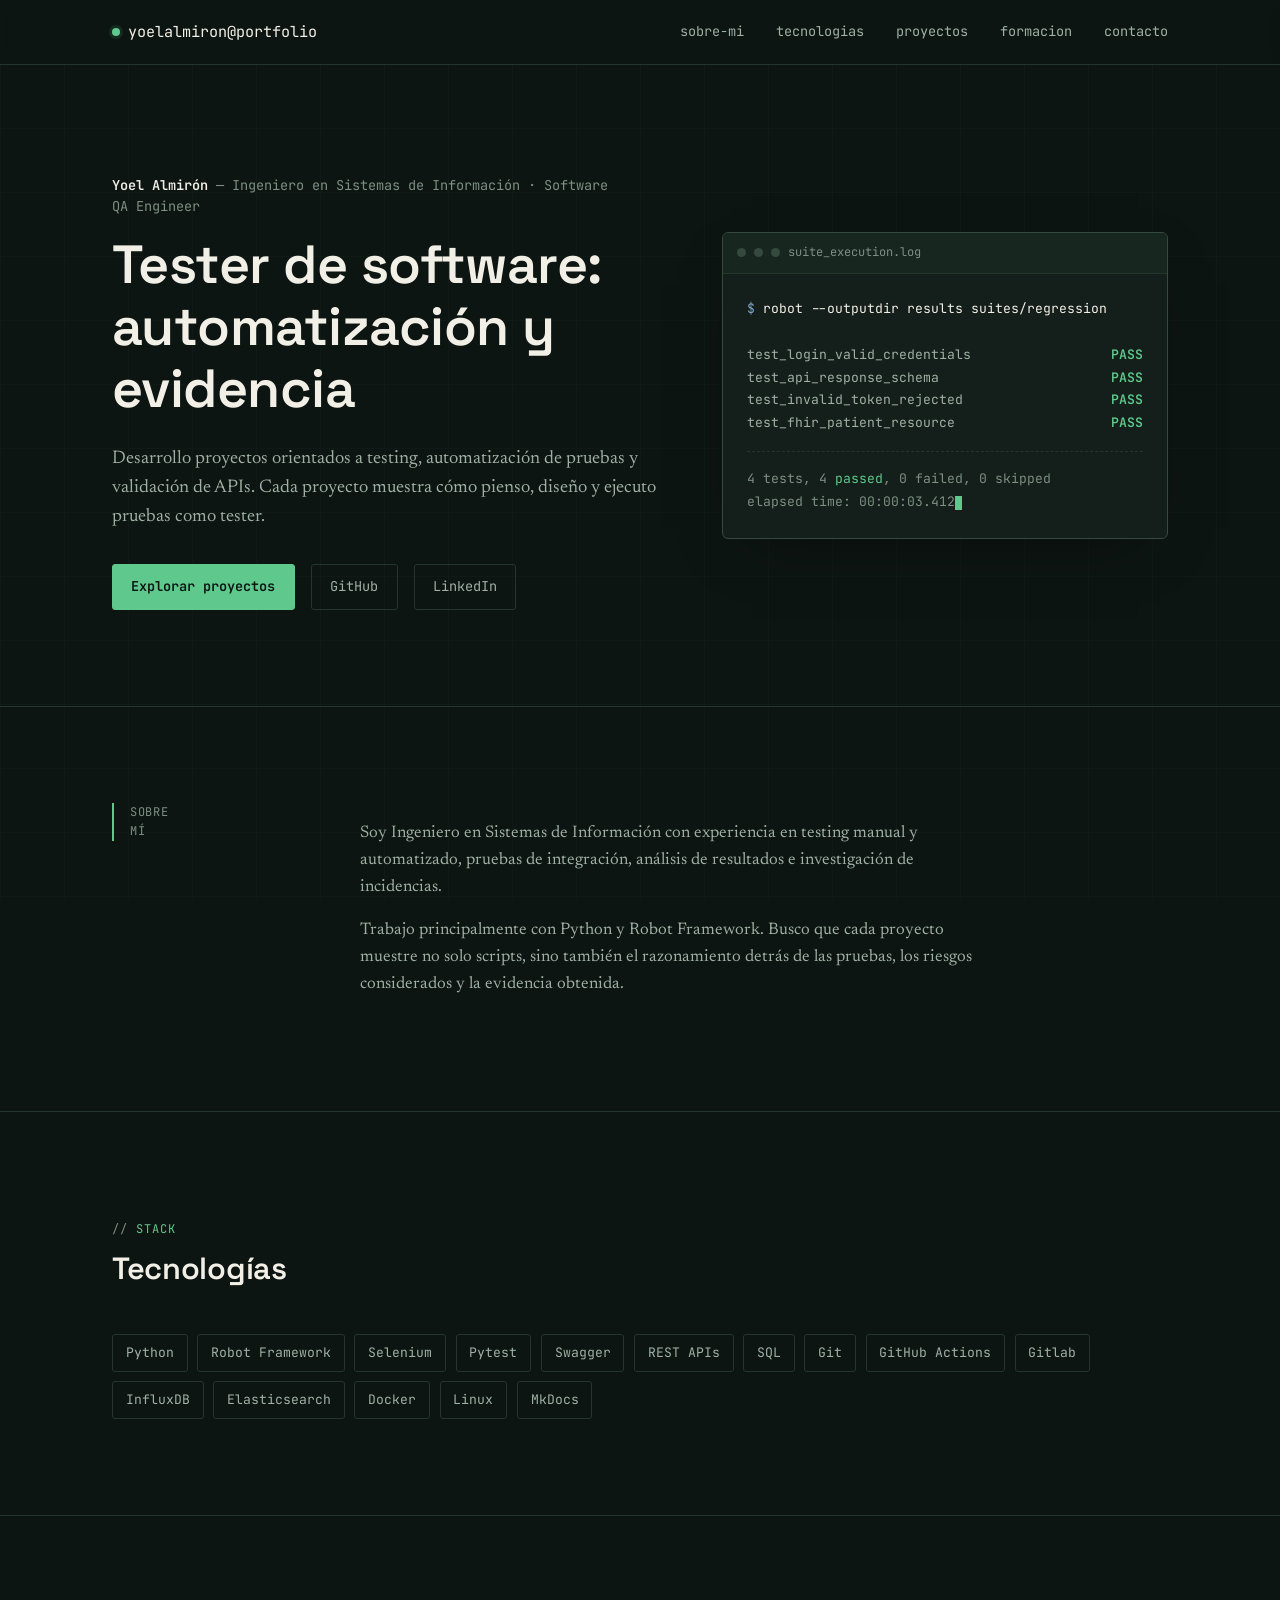
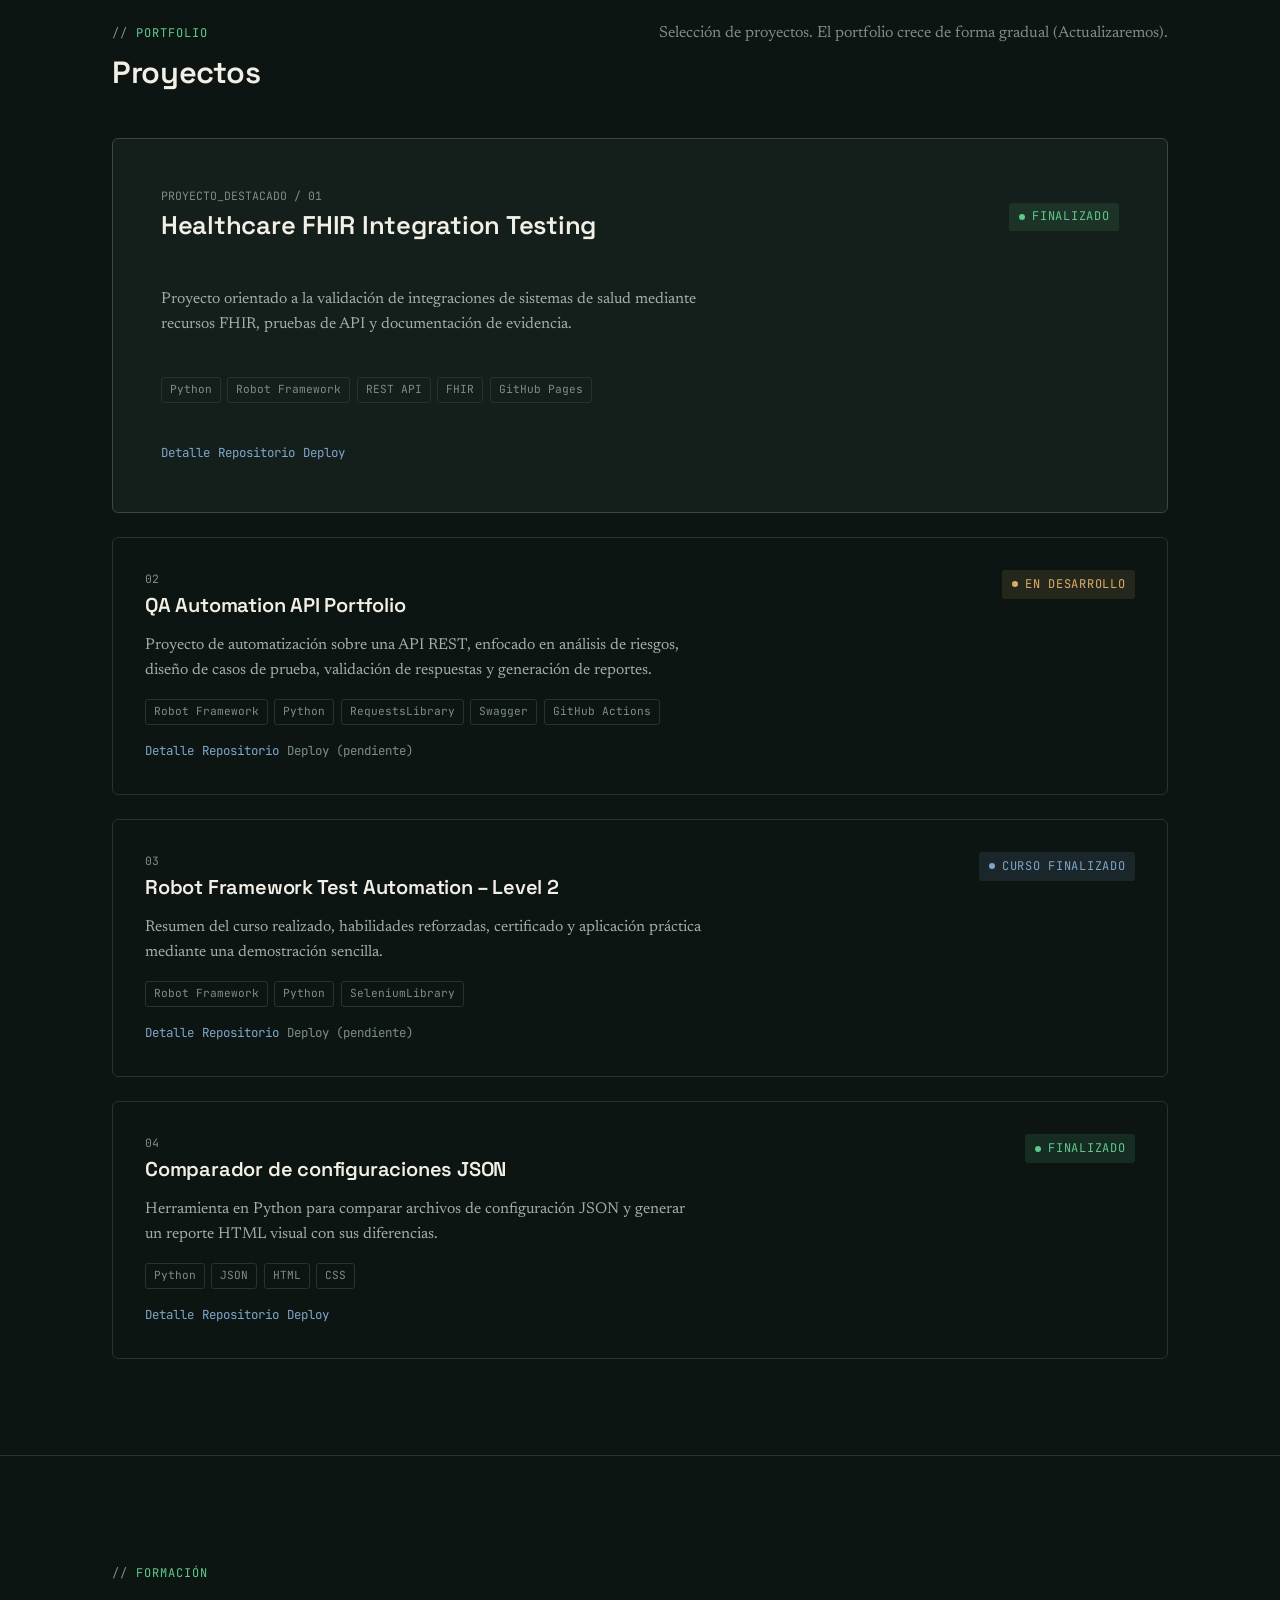
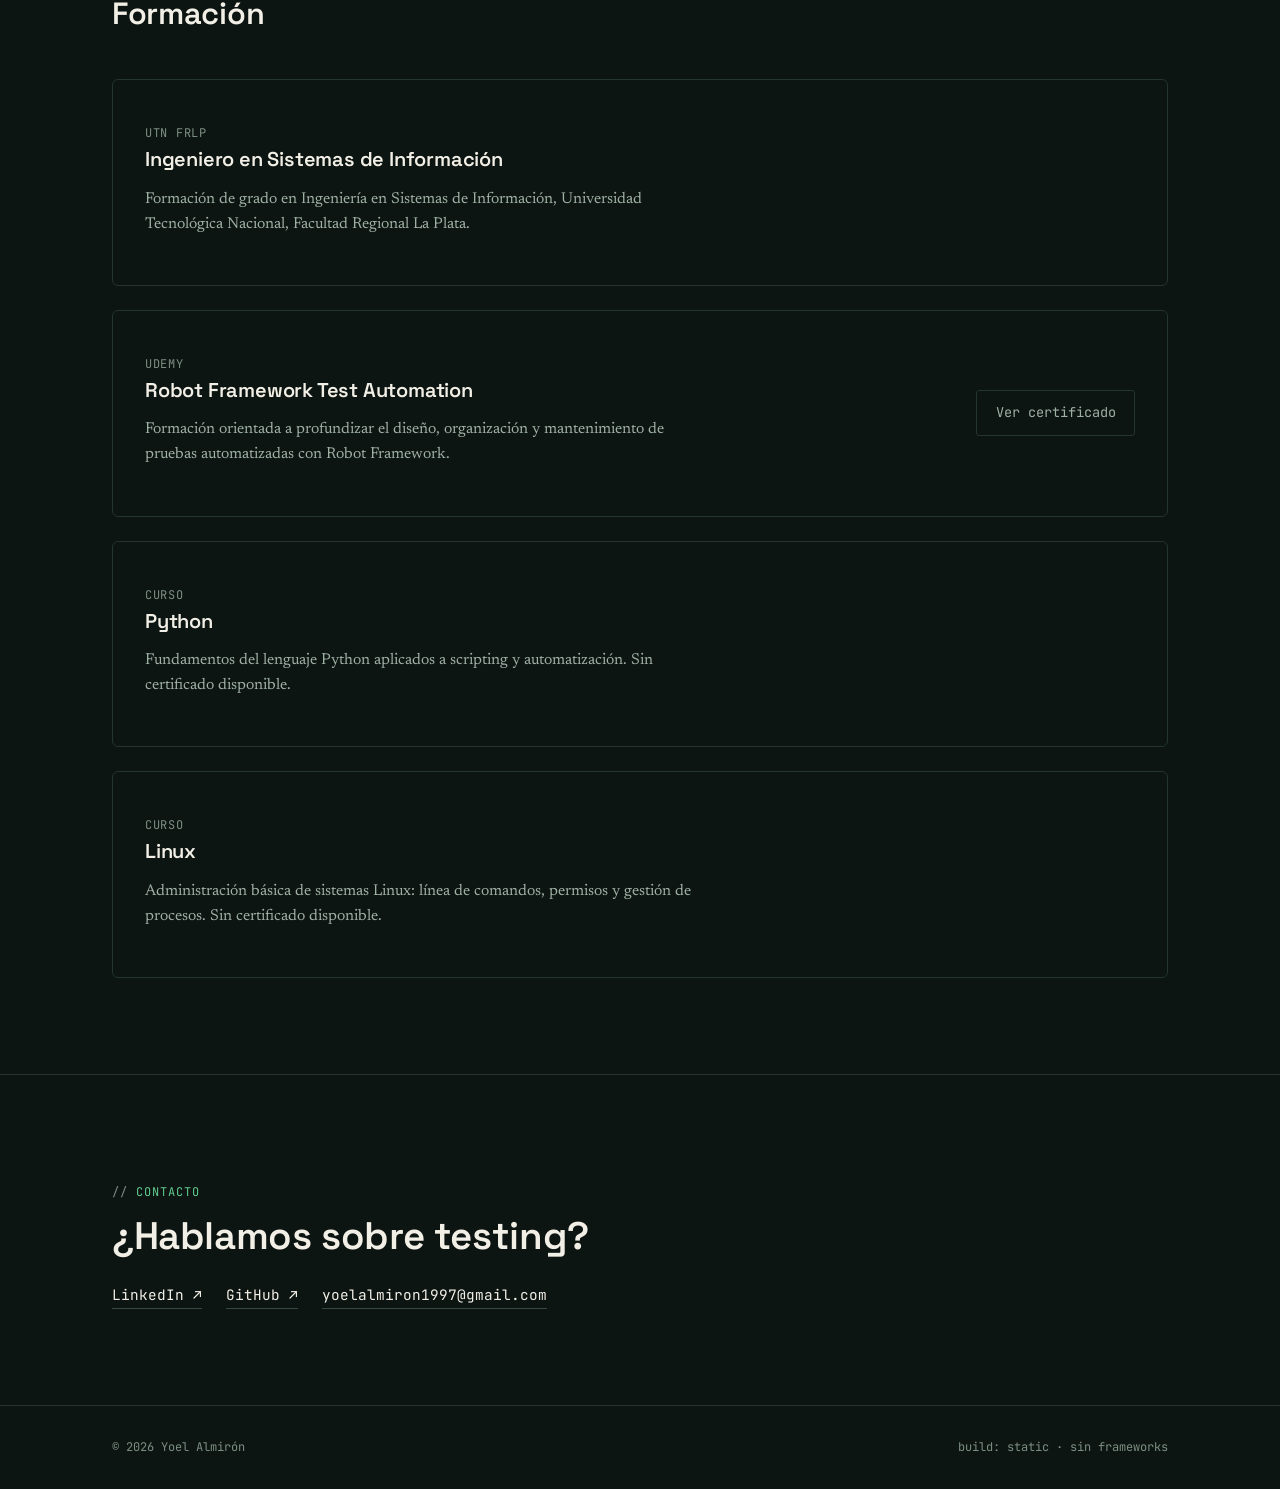
==== index.html @ 7bad7865 "Update index.html" ====
<!DOCTYPE html>
<html lang="es">
<head>
  <meta charset="UTF-8" />
  <meta name="viewport" content="width=device-width, initial-scale=1.0" />
  <title>Yoel Almirón — Tester de Software</title>
  <meta
    name="description"
    content="Portfolio de Yoel Almirón, tester de software e Ingeniero en Sistemas de Información. Testing manual y automatizado, automatización con Robot Framework y Python, validación de APIs."
  />
  <link rel="icon" type="image/svg+xml" href="assets/favicon.svg" />

  <link rel="preconnect" href="https://fonts.googleapis.com" />
  <link rel="preconnect" href="https://fonts.gstatic.com" crossorigin />
  <link
    href="https://fonts.googleapis.com/css2?family=Space+Grotesk:wght@500;600;700&family=Newsreader:ital,opsz,wght@0,6..72,400;0,6..72,500;1,6..72,400&family=JetBrains+Mono:wght@400;500;600&display=swap"
    rel="stylesheet"
  />

  <link rel="stylesheet" href="styles.css" />
</head>
<body>
  <div class="bg-grid" aria-hidden="true"></div>

  <header class="site-nav">
    <nav class="wrap" aria-label="Navegación principal">
      <a href="#top" class="brand">
        <span class="dot" aria-hidden="true"></span>
        yoelalmiron@portfolio
      </a>
      <button
        class="nav-toggle"
        type="button"
        data-nav-toggle
        aria-expanded="false"
        aria-controls="primary-nav"
      >
        menu
      </button>
      <ul class="nav-links" id="primary-nav" data-nav-links>
        <li><a href="#sobre-mi">sobre-mi</a></li>
        <li><a href="#tecnologias">tecnologias</a></li>
        <li><a href="#proyectos">proyectos</a></li>
        <li><a href="#formacion">formacion</a></li>
        <li><a href="#contacto">contacto</a></li>
      </ul>
    </nav>
  </header>

  <main id="top">
    <!-- ============ HERO ============ -->
    <section class="hero">
      <div class="wrap">
        <div>
          <p class="hero-kicker">
            <strong>Yoel Almirón</strong> — Ingeniero en Sistemas de Información · Software QA Engineer
          </p>
          <h1>Tester de software: automatización y evidencia</h1>
          <p class="lead">
            Desarrollo proyectos orientados a testing, automatización de pruebas y validación de
            APIs. Cada proyecto muestra cómo pienso, diseño y ejecuto pruebas como tester.
          </p>
          <div class="btn-row">
            <a href="#proyectos" class="btn btn-primary">Explorar proyectos</a>
            <a
              href="https://github.com/yoelalmiron1997"
              class="btn btn-ghost"
              target="_blank"
              rel="noopener noreferrer"
              >GitHub</a
            >
            <a
              href="https://www.linkedin.com/in/yoel-almiron/"
              class="btn btn-ghost"
              target="_blank"
              rel="noopener noreferrer"
              >LinkedIn</a
            >
          </div>
        </div>

        <div class="terminal" role="img" aria-label="Panel ilustrativo de ejecución de una suite de pruebas">
          <div class="terminal-bar">
            <span class="tdot" aria-hidden="true"></span>
            <span class="tdot" aria-hidden="true"></span>
            <span class="tdot" aria-hidden="true"></span>
            <span>suite_execution.log</span>
          </div>
          <div class="terminal-body">
            <div><span class="prompt">$</span> <span class="cmd">robot --outputdir results suites/regression</span></div>
            <br />
            <div class="terminal-line" style="animation-delay:0.1s">
              <span class="name">test_login_valid_credentials</span>
              <span class="pass">PASS</span>
            </div>
            <div class="terminal-line" style="animation-delay:0.25s">
              <span class="name">test_api_response_schema</span>
              <span class="pass">PASS</span>
            </div>
            <div class="terminal-line" style="animation-delay:0.4s">
              <span class="name">test_invalid_token_rejected</span>
              <span class="pass">PASS</span>
            </div>
            <div class="terminal-line" style="animation-delay:0.55s">
              <span class="name">test_fhir_patient_resource</span>
              <span class="pass">PASS</span>
            </div>
            <div class="terminal-summary">
              4 tests, 4 <span class="ok">passed</span>, 0 failed, 0 skipped
              <br />
              elapsed time: 00:00:03.412<span class="blink" aria-hidden="true"></span>
            </div>
          </div>
        </div>
      </div>
    </section>

    <!-- ============ SOBRE MÍ ============ -->
    <section class="section" id="sobre-mi">
      <div class="wrap">
        <div class="about-grid">
          <div class="label-col reveal">sobre<br />mí</div>
          <div class="reveal">
            <p>
              Soy Ingeniero en Sistemas de Información con experiencia en testing manual y
              automatizado, pruebas de integración, análisis de resultados e investigación de
              incidencias.
            </p>
            <p>
              Trabajo principalmente con Python y Robot Framework. Busco que cada proyecto muestre
              no solo scripts, sino también el razonamiento detrás de las pruebas, los riesgos
              considerados y la evidencia obtenida.
            </p>
          </div>
        </div>
      </div>
    </section>

    <!-- ============ TECNOLOGÍAS ============ -->
    <section class="section" id="tecnologias">
      <div class="wrap">
        <div class="section-head reveal">
          <div>
            <p class="eyebrow">stack</p>
            <h2>Tecnologías</h2>
          </div>
        </div>
        <div class="tech-grid reveal">
          <span class="tech-tag">Python</span>
          <span class="tech-tag">Robot Framework</span>
          <span class="tech-tag">Selenium</span>
          <span class="tech-tag">Pytest</span>
          <span class="tech-tag">Swagger</span>
          <span class="tech-tag">REST APIs</span>
          <span class="tech-tag">SQL</span>
          <span class="tech-tag">Git</span>
          <span class="tech-tag">GitHub Actions</span>
          <span class="tech-tag">Gitlab</span>
          <span class="tech-tag">InfluxDB</span>
          <span class="tech-tag">Elasticsearch</span>
          <span class="tech-tag">Docker</span>
          <span class="tech-tag">Linux</span>
          <span class="tech-tag">MkDocs</span>
        </div>
      </div>
    </section>

    <!-- ============ PROYECTOS ============ -->
    <section class="section" id="proyectos">
      <div class="wrap">
        <div class="section-head reveal">
          <div>
            <p class="eyebrow">portfolio</p>
            <h2>Proyectos</h2>
          </div>
          <p class="section-desc">Selección de proyectos. El portfolio crece de forma gradual (Actualizaremos).</p>
        </div>
        <div class="project-list" data-project-list>
          <!-- Se genera dinámicamente desde data/projects.js -->
        </div>
      </div>
    </section>

    <!-- ============ FORMACIÓN ============ -->
    <section class="section" id="formacion">
      <div class="wrap">
        <div class="section-head reveal">
          <div>
            <p class="eyebrow">formación</p>
            <h2>Formación</h2>
          </div>
        </div>
        <div class="edu-list">
          <div class="edu-block edu-block-single reveal">
            <div>
              <p class="edu-source">UTN FRLP</p>
              <h3>Ingeniero en Sistemas de Información</h3>
              <p class="project-desc">
                Formación de grado en Ingeniería en Sistemas de Información, Universidad
                Tecnológica Nacional, Facultad Regional La Plata.
              </p>
            </div>
          </div>

          <div class="edu-block reveal">
            <div>
              <p class="edu-source">Udemy</p>
              <h3>Robot Framework Test Automation</h3>
              <p class="project-desc">
                Formación orientada a profundizar el diseño, organización y mantenimiento de
                pruebas automatizadas con Robot Framework.
              </p>
            </div>
            <a
              href="assets/certificates/robot-framework-level-2.pdf"
              class="btn btn-ghost"
              target="_blank"
              rel="noopener noreferrer"
              >Ver certificado</a
            >
          </div>

          <div class="edu-block edu-block-single reveal">
            <div>
              <p class="edu-source">Curso</p>
              <h3>Python</h3>
              <p class="project-desc">
                Fundamentos del lenguaje Python aplicados a scripting y automatización. Sin
                certificado disponible.
              </p>
            </div>
          </div>

          <div class="edu-block edu-block-single reveal">
            <div>
              <p class="edu-source">Curso</p>
              <h3>Linux</h3>
              <p class="project-desc">
                Administración básica de sistemas Linux: línea de comandos, permisos y gestión
                de procesos. Sin certificado disponible.
              </p>
            </div>
          </div>
        </div>
      </div>
    </section>

    <!-- ============ CONTACTO ============ -->
    <section class="section contact" id="contacto">
      <div class="wrap reveal">
        <p class="eyebrow">contacto</p>
        <h2>¿Hablamos sobre testing?</h2>
        <div class="contact-links">
          <a
            href="https://www.linkedin.com/in/yoel-almiron/"
            target="_blank"
            rel="noopener noreferrer"
            >LinkedIn ↗</a
          >
          <a href="https://github.com/yoelalmiron1997" target="_blank" rel="noopener noreferrer"
            >GitHub ↗</a
          >
          <a href="mailto:yoelalmiron1997@gmail.com">yoelalmiron1997@gmail.com</a>
        </div>
      </div>
    </section>
  </main>

  <footer class="site-footer">
    <div class="wrap">
      <span>© <span data-year>2026</span> Yoel Almirón</span>
      <span>build: static · sin frameworks</span>
    </div>
  </footer>

  <script src="data/projects.js"></script>
  <script src="script.js"></script>
</body>
</html>
---- styles.css ----
/* =========================================================
   portfolio-qa / styles.css
   Design system: terminal / test-report aesthetic
   ========================================================= */

:root {
  /* Color */
  --bg: #0d1512;
  --bg-alt: #0f1a16;
  --surface: #141e1a;
  --surface-raised: #182620;
  --border: #24352d;
  --border-strong: #35493f;
  --text-primary: #f2efe6;
  --text-secondary: #9fb0a5;
  --text-muted: #7c8f83;

  --accent-pass: #5fc98d;
  --accent-pass-dim: rgba(95, 201, 141, 0.12);
  --accent-warn: #dcae67;
  --accent-warn-dim: rgba(220, 174, 103, 0.12);
  --accent-info: #7fa6c9;
  --accent-info-dim: rgba(127, 166, 201, 0.12);

  /* Type */
  --font-display: "Space Grotesk", "Segoe UI", sans-serif;
  --font-body: "Newsreader", Georgia, serif;
  --font-mono: "JetBrains Mono", "Courier New", monospace;

  /* Spacing scale (8px base) */
  --sp-1: 0.5rem;
  --sp-2: 1rem;
  --sp-3: 1.5rem;
  --sp-4: 2rem;
  --sp-5: 3rem;
  --sp-6: 4rem;
  --sp-7: 6rem;
  --sp-8: 8rem;

  --radius-sm: 3px;
  --radius-md: 6px;

  --content-max: 1120px;

  --ease: cubic-bezier(0.2, 0.7, 0.2, 1);
}

/* ---------- Reset ---------- */
*,
*::before,
*::after {
  box-sizing: border-box;
}

html {
  scroll-behavior: smooth;
}

@media (prefers-reduced-motion: reduce) {
  html {
    scroll-behavior: auto;
  }
  *,
  *::before,
  *::after {
    animation-duration: 0.001ms !important;
    animation-iteration-count: 1 !important;
    transition-duration: 0.001ms !important;
    scroll-behavior: auto !important;
  }
}

body {
  margin: 0;
  background: var(--bg);
  color: var(--text-primary);
  font-family: var(--font-body);
  font-size: 1.0625rem;
  line-height: 1.6;
  -webkit-font-smoothing: antialiased;
}

img {
  max-width: 100%;
  display: block;
}

a {
  color: inherit;
}

/* ---------- Focus states ---------- */
a:focus-visible,
button:focus-visible,
.tab:focus-visible {
  outline: 2px solid var(--accent-pass);
  outline-offset: 3px;
  border-radius: var(--radius-sm);
}

/* ---------- Background texture ---------- */
.bg-grid {
  position: fixed;
  inset: 0;
  z-index: -1;
  background-image:
    linear-gradient(var(--border) 1px, transparent 1px),
    linear-gradient(90deg, var(--border) 1px, transparent 1px);
  background-size: 64px 64px;
  opacity: 0.14;
  pointer-events: none;
}

/* ---------- Layout helpers ---------- */
.wrap {
  max-width: var(--content-max);
  margin-inline: auto;
  padding-inline: var(--sp-4);
}

.section {
  padding-block: var(--sp-7);
  border-top: 1px solid var(--border);
}

.section-head {
  display: flex;
  align-items: baseline;
  justify-content: space-between;
  gap: var(--sp-3);
  margin-bottom: var(--sp-5);
  flex-wrap: wrap;
}

.eyebrow {
  font-family: var(--font-mono);
  font-size: 0.75rem;
  letter-spacing: 0.08em;
  text-transform: uppercase;
  color: var(--accent-pass);
}

.eyebrow::before {
  content: "// ";
  color: var(--text-muted);
}

h1,
h2,
h3,
h4 {
  font-family: var(--font-display);
  font-weight: 600;
  line-height: 1.15;
  margin: 0;
  letter-spacing: -0.01em;
}

h2 {
  font-size: clamp(1.6rem, 2.4vw, 2.1rem);
}

h3 {
  font-size: 1.25rem;
}

p {
  color: var(--text-secondary);
  max-width: 62ch;
}

.section-desc {
  font-size: 1rem;
  color: var(--text-muted);
  margin: 0;
}

/* ---------- Nav ---------- */
.site-nav {
  position: sticky;
  top: 0;
  z-index: 20;
  background: rgba(13, 21, 18, 0.86);
  backdrop-filter: blur(6px);
  border-bottom: 1px solid var(--border);
}

.site-nav .wrap {
  display: flex;
  align-items: center;
  justify-content: space-between;
  height: 64px;
  position: relative;
}

.brand {
  font-family: var(--font-mono);
  font-size: 0.95rem;
  text-decoration: none;
  color: var(--text-primary);
  display: flex;
  align-items: center;
  gap: 0.5rem;
}

.brand .dot {
  width: 8px;
  height: 8px;
  border-radius: 50%;
  background: var(--accent-pass);
  box-shadow: 0 0 0 3px var(--accent-pass-dim);
}

.nav-links {
  display: flex;
  gap: var(--sp-4);
  list-style: none;
  margin: 0;
  padding: 0;
  font-family: var(--font-mono);
  font-size: 0.85rem;
}

.nav-links a {
  text-decoration: none;
  color: var(--text-secondary);
  transition: color 0.15s var(--ease);
}

.nav-links a:hover {
  color: var(--accent-pass);
}

.nav-back {
  font-family: var(--font-mono);
  font-size: 0.85rem;
  text-decoration: none;
  color: var(--text-secondary);
  display: inline-flex;
  align-items: center;
  gap: 0.4rem;
  transition: color 0.15s var(--ease);
}

.nav-back:hover {
  color: var(--accent-pass);
}

.nav-toggle {
  display: none;
  background: transparent;
  border: 1px solid var(--border-strong);
  color: var(--text-primary);
  font-family: var(--font-mono);
  font-size: 0.8rem;
  padding: 0.5rem 0.75rem;
  border-radius: var(--radius-sm);
  cursor: pointer;
}

/* ---------- Buttons ---------- */
.btn {
  display: inline-flex;
  align-items: center;
  gap: 0.5rem;
  font-family: var(--font-mono);
  font-size: 0.85rem;
  text-decoration: none;
  padding: 0.7rem 1.15rem;
  border-radius: var(--radius-sm);
  border: 1px solid var(--border-strong);
  color: var(--text-primary);
  transition: border-color 0.15s var(--ease), background 0.15s var(--ease), transform 0.1s var(--ease);
  background: transparent;
  cursor: pointer;
}

.btn:hover {
  border-color: var(--accent-pass);
  transform: translateY(-1px);
}

.btn-primary {
  background: var(--accent-pass);
  border-color: var(--accent-pass);
  color: #0b1410;
  font-weight: 600;
}

.btn-primary:hover {
  background: #70d69a;
  border-color: #70d69a;
}

.btn-ghost {
  border-color: var(--border);
  color: var(--text-secondary);
}

.btn-ghost:hover {
  color: var(--text-primary);
}

.btn-row {
  display: flex;
  flex-wrap: wrap;
  gap: var(--sp-2);
}

/* ---------- Status badges ---------- */
.status {
  font-family: var(--font-mono);
  font-size: 0.75rem;
  text-transform: uppercase;
  letter-spacing: 0.06em;
  display: inline-flex;
  align-items: center;
  gap: 0.45rem;
  padding: 0.3rem 0.6rem;
  border-radius: var(--radius-sm);
  white-space: nowrap;
}

.status::before {
  content: "";
  width: 6px;
  height: 6px;
  border-radius: 50%;
}

.status-pass {
  color: var(--accent-pass);
  background: var(--accent-pass-dim);
}
.status-pass::before {
  background: var(--accent-pass);
}

.status-progress {
  color: var(--accent-warn);
  background: var(--accent-warn-dim);
}
.status-progress::before {
  background: var(--accent-warn);
}

.status-info {
  color: var(--accent-info);
  background: var(--accent-info-dim);
}
.status-info::before {
  background: var(--accent-info);
}

/* ---------- Hero ---------- */
.hero {
  padding-top: var(--sp-7);
  padding-bottom: var(--sp-7);
}

.hero .wrap {
  display: grid;
  grid-template-columns: 1.1fr 0.9fr;
  gap: var(--sp-6);
  align-items: center;
}

.hero-kicker {
  font-family: var(--font-mono);
  font-size: 0.85rem;
  color: var(--text-muted);
  margin-bottom: var(--sp-2);
}

.hero-kicker strong {
  color: var(--text-primary);
  font-weight: 600;
}

.hero h1 {
  font-size: clamp(2.1rem, 4.2vw, 3.4rem);
  margin-bottom: var(--sp-3);
}

.lead {
  font-size: 1.1rem;
}

.hero p.lead {
  font-size: 1.15rem;
  margin-bottom: var(--sp-4);
}

/* terminal panel */
.terminal {
  background: var(--surface);
  border: 1px solid var(--border-strong);
  border-radius: var(--radius-md);
  overflow: hidden;
  box-shadow: 0 20px 60px -30px rgba(0, 0, 0, 0.6);
}

.terminal-bar {
  display: flex;
  align-items: center;
  gap: 0.5rem;
  padding: 0.65rem 0.9rem;
  background: var(--surface-raised);
  border-bottom: 1px solid var(--border);
  font-family: var(--font-mono);
  font-size: 0.75rem;
  color: var(--text-muted);
}

.terminal-bar .tdot {
  width: 9px;
  height: 9px;
  border-radius: 50%;
  background: var(--border-strong);
}

.terminal-body {
  font-family: var(--font-mono);
  font-size: 0.82rem;
  padding: var(--sp-3);
  color: var(--text-secondary);
  line-height: 1.75;
}

.terminal-body .prompt {
  color: var(--accent-info);
}

.terminal-body .cmd {
  color: var(--text-primary);
}

.terminal-line {
  display: flex;
  justify-content: space-between;
  gap: var(--sp-2);
  opacity: 0;
  animation: reveal 0.4s var(--ease) forwards;
}

.terminal-line .name {
  color: var(--text-secondary);
}

.terminal-line .pass {
  color: var(--accent-pass);
  font-weight: 600;
}

.terminal-summary {
  margin-top: var(--sp-2);
  padding-top: var(--sp-2);
  border-top: 1px dashed var(--border);
  color: var(--text-muted);
}

.terminal-summary .ok {
  color: var(--accent-pass);
}

@keyframes reveal {
  from {
    opacity: 0;
    transform: translateY(4px);
  }
  to {
    opacity: 1;
    transform: translateY(0);
  }
}

.blink {
  display: inline-block;
  width: 7px;
  height: 1.1em;
  background: var(--accent-pass);
  vertical-align: text-bottom;
  animation: blink 1.1s step-end infinite;
}

@keyframes blink {
  50% {
    opacity: 0;
  }
}

.illustrative-tag {
  margin-top: var(--sp-2);
  font-family: var(--font-mono);
  font-size: 0.68rem;
  color: var(--text-muted);
  letter-spacing: 0.04em;
}

/* ---------- About ---------- */
.about-grid {
  display: grid;
  grid-template-columns: 200px 1fr;
  gap: var(--sp-5);
}

.about-grid .label-col {
  font-family: var(--font-mono);
  font-size: 0.75rem;
  color: var(--text-muted);
  text-transform: uppercase;
  letter-spacing: 0.06em;
  border-left: 2px solid var(--accent-pass);
  padding-left: var(--sp-2);
  height: fit-content;
}

.about-grid p {
  max-width: 68ch;
  font-size: 1.05rem;
}

.about-grid p + p {
  margin-top: var(--sp-2);
}

/* ---------- Tech grid ---------- */
.tech-grid {
  display: flex;
  flex-wrap: wrap;
  gap: 0.6rem;
}

.tech-tag {
  font-family: var(--font-mono);
  font-size: 0.82rem;
  color: var(--text-secondary);
  border: 1px solid var(--border);
  padding: 0.45rem 0.8rem;
  border-radius: var(--radius-sm);
  transition: border-color 0.15s var(--ease), color 0.15s var(--ease);
}

.tech-tag:hover {
  border-color: var(--accent-pass);
  color: var(--accent-pass);
}

/* ---------- Projects ---------- */
.project-list {
  display: grid;
  grid-template-columns: 1fr;
  gap: var(--sp-3);
}

.project-card {
  border: 1px solid var(--border);
  border-radius: var(--radius-md);
  padding: var(--sp-4);
  display: grid;
  grid-template-columns: 1fr auto;
  gap: var(--sp-3);
  align-items: start;
  transition: border-color 0.15s var(--ease), background 0.15s var(--ease);
  background: var(--bg);
}

.project-card:hover {
  border-color: var(--border-strong);
  background: var(--surface);
}

.project-card.featured {
  grid-template-columns: 1fr;
  padding: var(--sp-5);
  background: var(--surface);
  border-color: var(--border-strong);
}

.project-card.featured .project-head {
  display: flex;
  justify-content: space-between;
  align-items: center;
  gap: var(--sp-3);
  flex-wrap: wrap;
}

.project-index {
  font-family: var(--font-mono);
  font-size: 0.72rem;
  color: var(--text-muted);
  display: block;
  margin-bottom: 0.35rem;
}

.project-card h3 {
  margin-bottom: 0.4rem;
}

.project-card.featured h3 {
  font-size: 1.6rem;
}

.project-desc {
  font-size: 0.98rem;
  margin-bottom: var(--sp-2);
}

.project-tech {
  display: flex;
  flex-wrap: wrap;
  gap: 0.4rem;
  margin-bottom: var(--sp-2);
}

.project-tech span {
  font-family: var(--font-mono);
  font-size: 0.7rem;
  color: var(--text-muted);
  border: 1px solid var(--border);
  padding: 0.2rem 0.5rem;
  border-radius: var(--radius-sm);
}

.project-links {
  display: flex;
  flex-wrap: wrap;
  gap: 0.5rem;
  font-family: var(--font-mono);
  font-size: 0.78rem;
}

.project-links a {
  text-decoration: none;
  color: var(--accent-info);
  border-bottom: 1px solid transparent;
  transition: border-color 0.15s var(--ease);
}

.project-links a:hover {
  border-color: var(--accent-info);
}

.project-links .disabled {
  color: var(--text-muted);
  cursor: default;
}

.project-status-col {
  display: flex;
  flex-direction: column;
  align-items: flex-end;
  gap: var(--sp-2);
}

/* ---------- Education ---------- */
.edu-list {
  display: flex;
  flex-direction: column;
  gap: var(--sp-3);
}

.edu-block {
  display: grid;
  grid-template-columns: 1fr auto;
  gap: var(--sp-4);
  align-items: center;
  border: 1px solid var(--border);
  border-radius: var(--radius-md);
  padding: var(--sp-4);
}

.edu-block-single {
  grid-template-columns: 1fr;
}

.edu-source {
  font-family: var(--font-mono);
  font-size: 0.75rem;
  color: var(--text-muted);
  text-transform: uppercase;
  letter-spacing: 0.06em;
  margin-bottom: 0.3rem;
}

/* ---------- Contact ---------- */
.contact {
  text-align: left;
}

.contact h2 {
  font-size: clamp(1.7rem, 3vw, 2.4rem);
  margin-bottom: var(--sp-3);
  max-width: 20ch;
}

.contact-links {
  display: flex;
  flex-wrap: wrap;
  gap: var(--sp-3);
  font-family: var(--font-mono);
  font-size: 0.9rem;
}

.contact-links a {
  text-decoration: none;
  color: var(--text-primary);
  border-bottom: 1px solid var(--border-strong);
  padding-bottom: 2px;
  transition: color 0.15s var(--ease), border-color 0.15s var(--ease);
}

.contact-links a:hover {
  color: var(--accent-pass);
  border-color: var(--accent-pass);
}

/* ---------- Footer ---------- */
.site-footer {
  border-top: 1px solid var(--border);
  padding-block: var(--sp-4);
}

.site-footer .wrap {
  display: flex;
  justify-content: space-between;
  align-items: center;
  flex-wrap: wrap;
  gap: var(--sp-2);
  font-family: var(--font-mono);
  font-size: 0.75rem;
  color: var(--text-muted);
}

/* ---------- Reveal on scroll ---------- */
.reveal {
  opacity: 0;
  transform: translateY(14px);
  transition: opacity 0.5s var(--ease), transform 0.5s var(--ease);
}

.reveal.is-visible {
  opacity: 1;
  transform: translateY(0);
}

@media (prefers-reduced-motion: reduce) {
  .reveal {
    opacity: 1;
    transform: none;
  }
}

/* ---------- Internal project page ---------- */
.project-hero {
  padding-top: var(--sp-6);
  padding-bottom: var(--sp-6);
  border-bottom: 1px solid var(--border);
}

.project-hero .status {
  margin-bottom: var(--sp-2);
}

.project-hero h1 {
  font-size: clamp(1.8rem, 3.6vw, 2.6rem);
  margin-bottom: var(--sp-2);
}

.project-hero .lead {
  margin-bottom: 0;
}

.project-meta {
  display: flex;
  flex-wrap: wrap;
  gap: var(--sp-2);
  font-family: var(--font-mono);
  font-size: 0.78rem;
  color: var(--text-muted);
  margin-top: var(--sp-3);
}

.detail-grid {
  display: grid;
  grid-template-columns: 220px 1fr;
  gap: var(--sp-3) var(--sp-5);
}

.detail-grid dt {
  font-family: var(--font-mono);
  font-size: 0.75rem;
  text-transform: uppercase;
  letter-spacing: 0.06em;
  color: var(--accent-pass);
  padding-top: 0.2rem;
}

.detail-grid dd {
  margin: 0 0 var(--sp-4) 0;
  color: var(--text-secondary);
  max-width: 68ch;
}

.detail-grid dd.placeholder {
  color: var(--text-muted);
  font-style: italic;
}

.evidence-block {
  border: 1px dashed var(--border-strong);
  border-radius: var(--radius-md);
  padding: var(--sp-3);
  font-family: var(--font-mono);
  font-size: 0.8rem;
  color: var(--text-muted);
  text-align: center;
}

/* ---------- Responsive ---------- */
@media (max-width: 1080px) {
  .hero .wrap {
    grid-template-columns: 1fr;
  }
  .about-grid,
  .detail-grid {
    grid-template-columns: 1fr;
  }
  .about-grid .label-col,
  .detail-grid dt {
    border-left: none;
    padding-left: 0;
  }
}

@media (max-width: 720px) {
  .section {
    padding-block: var(--sp-5);
  }

  .nav-links {
    position: absolute;
    top: 64px;
    left: 0;
    right: 0;
    flex-direction: column;
    background: var(--bg);
    border-bottom: 1px solid var(--border);
    padding: var(--sp-3) var(--sp-4);
    gap: var(--sp-2);
    display: none;
  }

  .nav-links.is-open {
    display: flex;
  }

  .nav-toggle {
    display: inline-block;
  }

  .project-card {
    grid-template-columns: 1fr;
  }

  .project-status-col {
    flex-direction: row;
    align-items: center;
    justify-content: space-between;
  }

  .project-card.featured .project-head {
    flex-direction: column;
    align-items: flex-start;
  }

  .edu-block {
    grid-template-columns: 1fr;
  }

  .btn-row {
    flex-direction: column;
    align-items: stretch;
  }

  .btn {
    justify-content: center;
  }

  .contact-links {
    flex-direction: column;
    gap: var(--sp-2);
  }
}
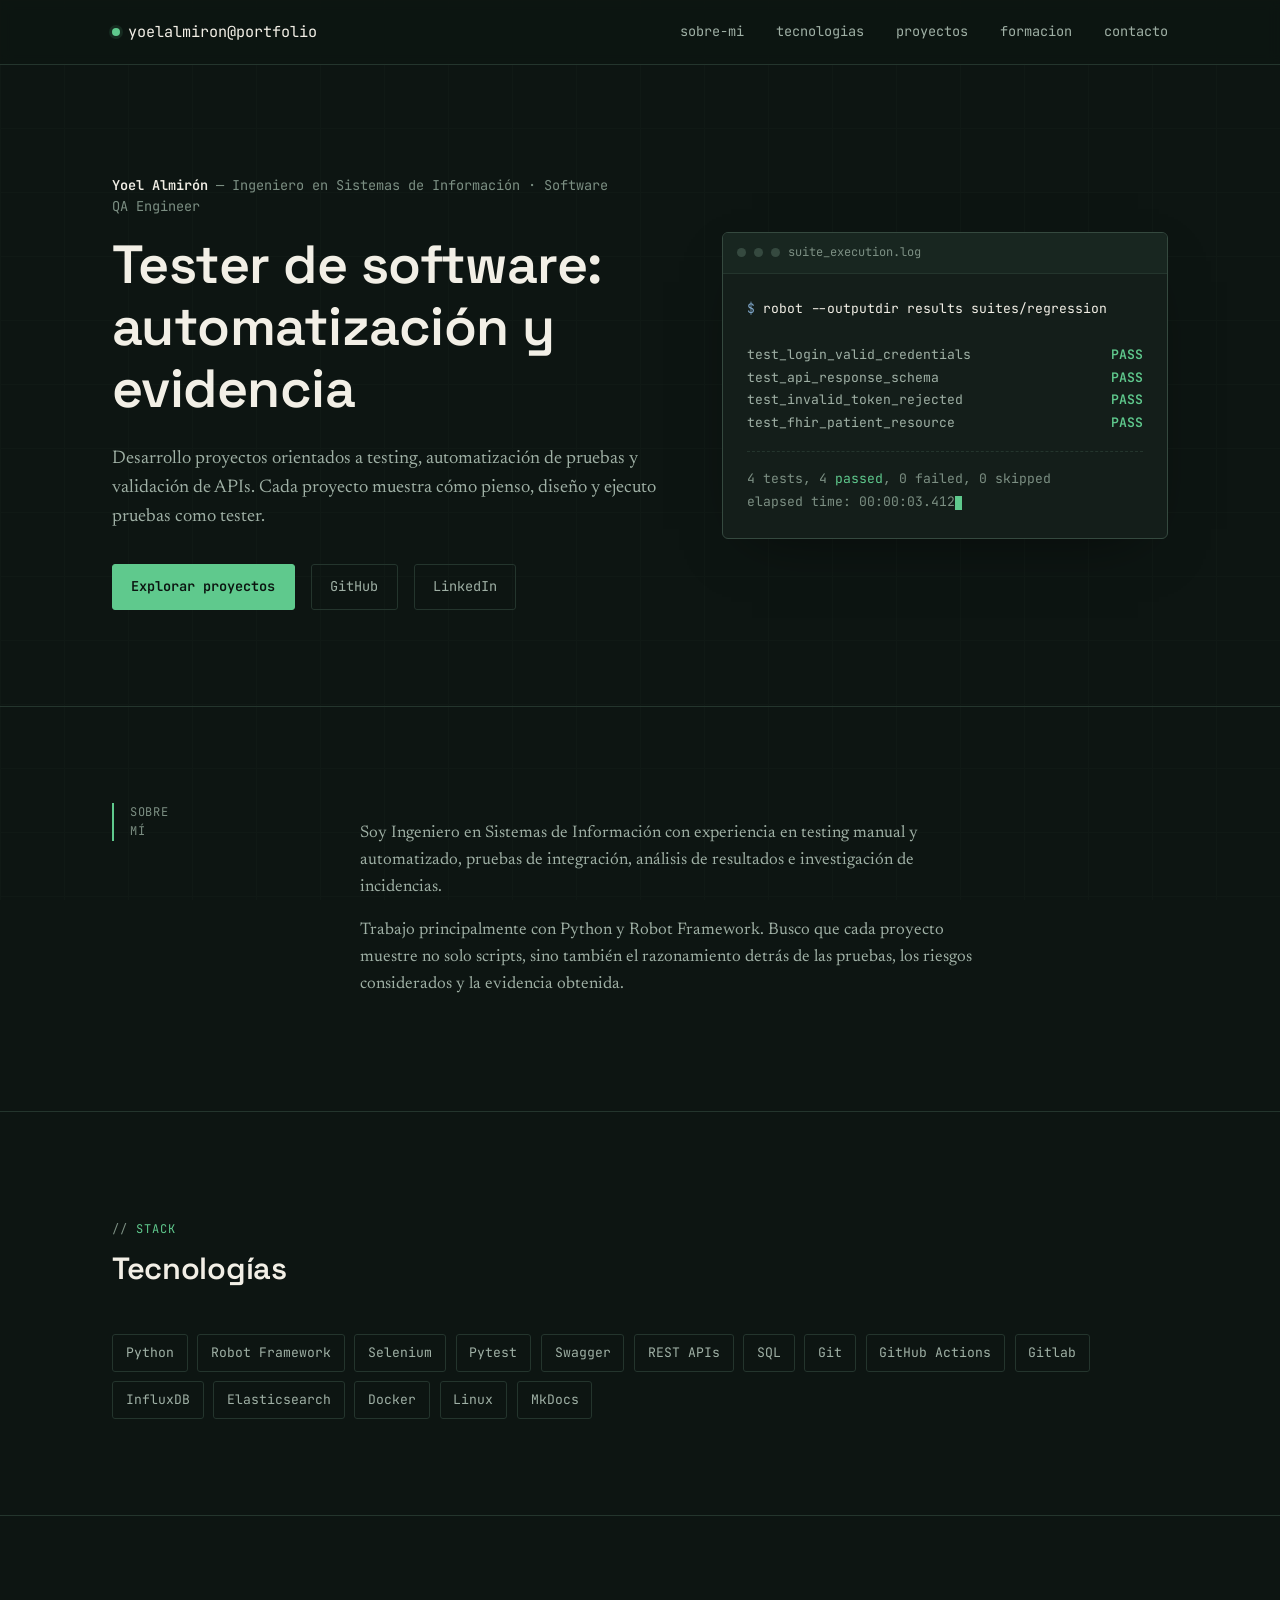
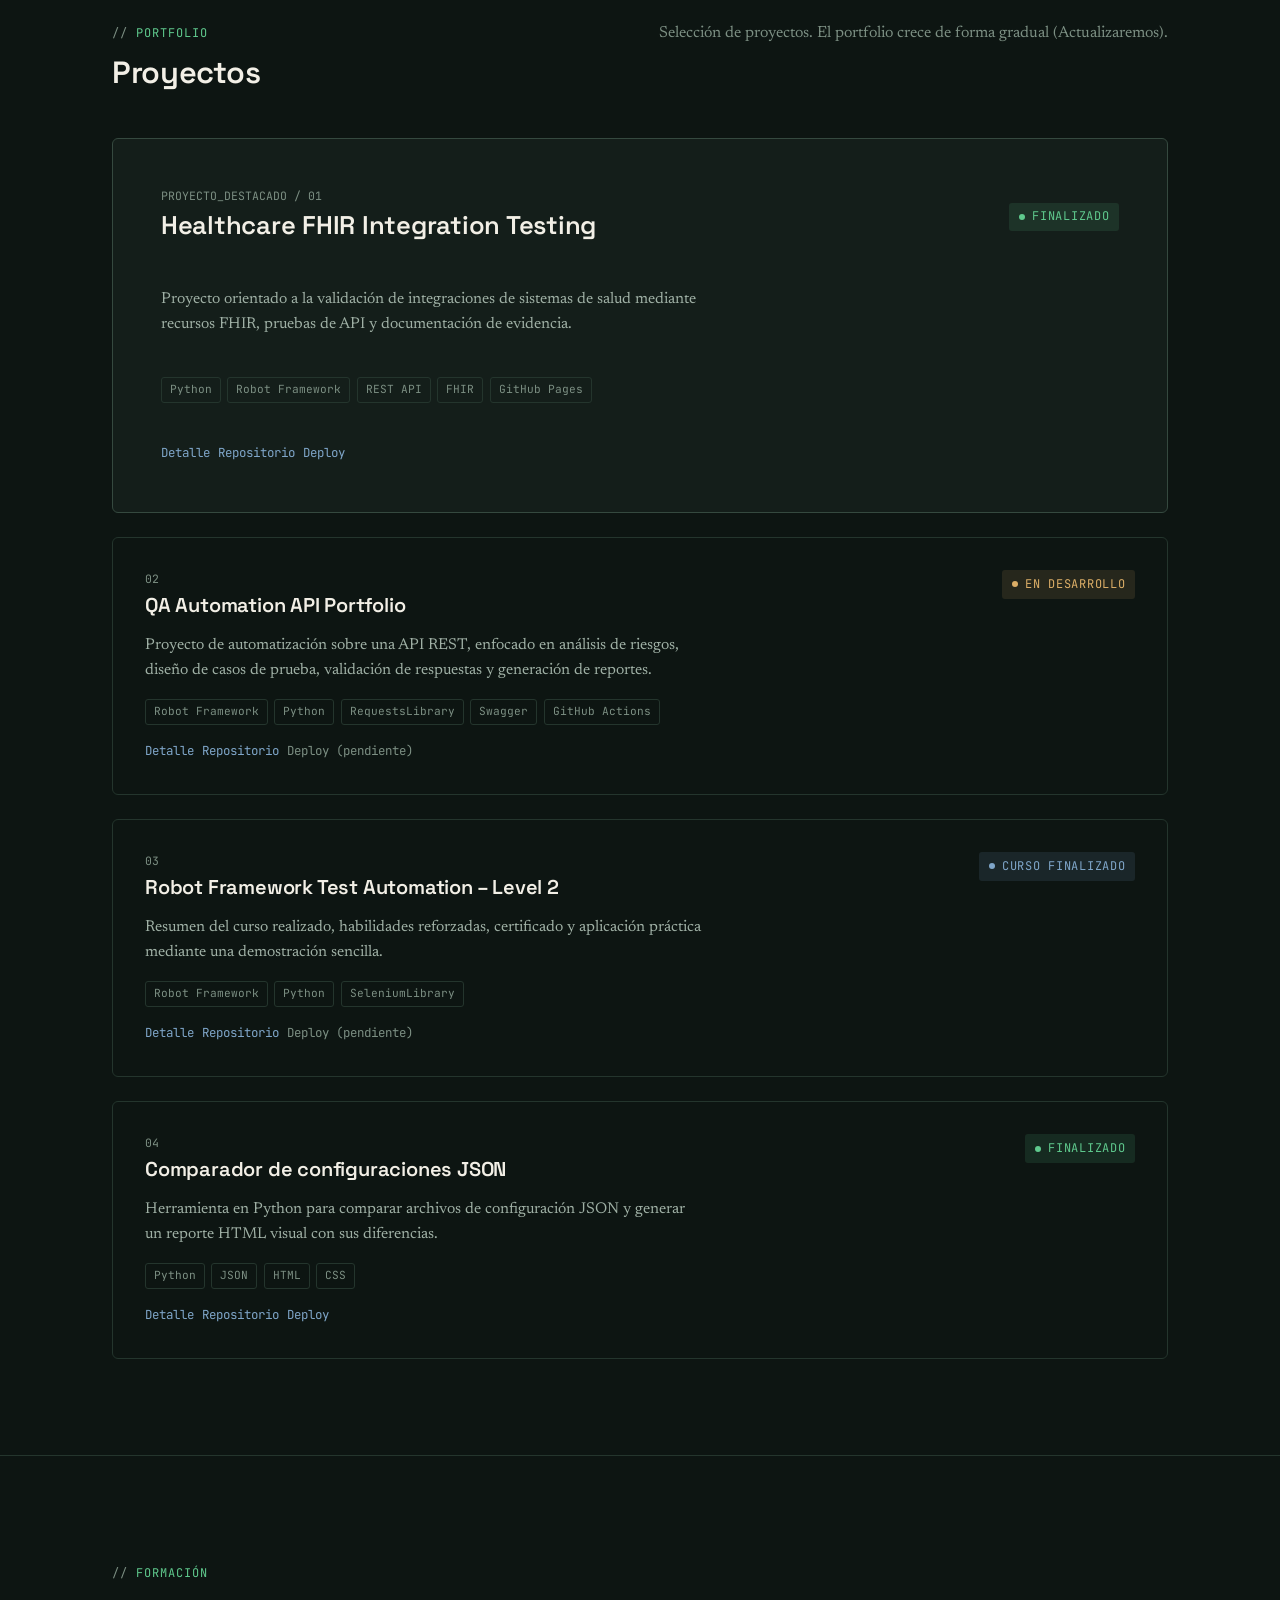
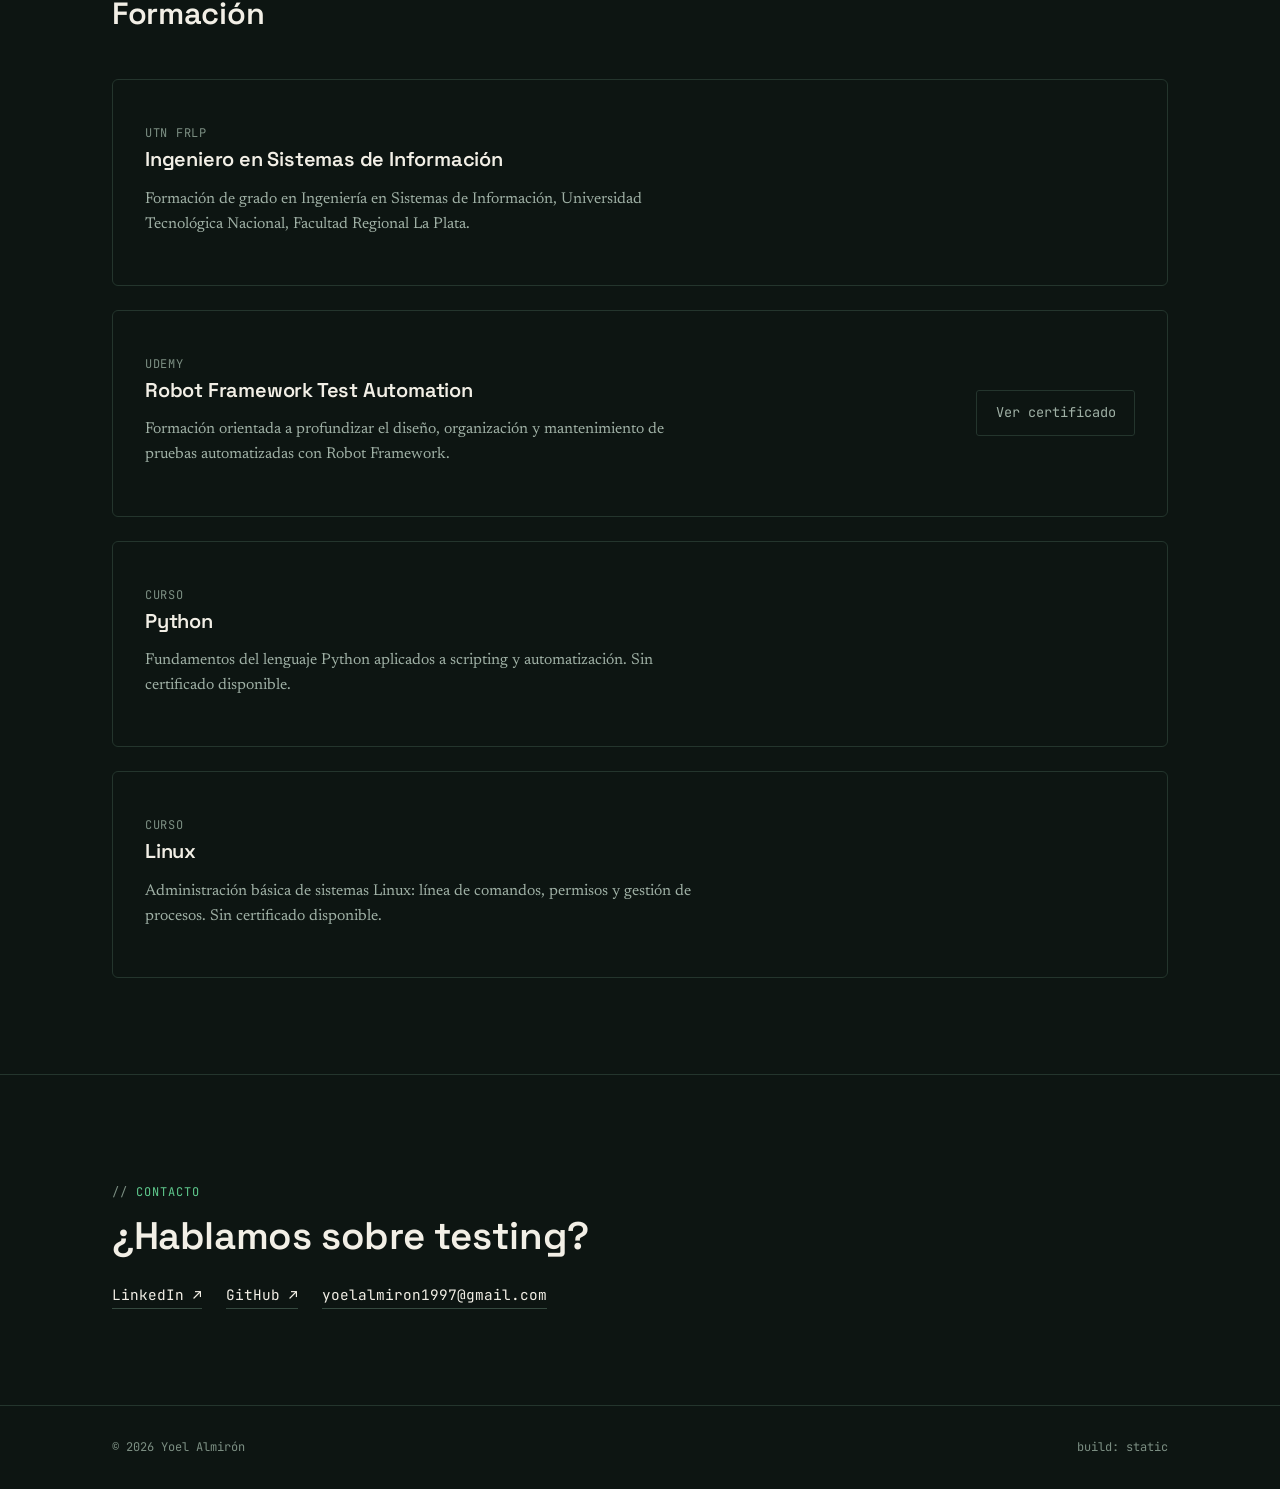
==== commit 33bc6ad7: "Update-text-index.html" ====
--- a/index.html
+++ b/index.html
@@ -269,7 +269,7 @@
   <footer class="site-footer">
     <div class="wrap">
       <span>© <span data-year>2026</span> Yoel Almirón</span>
-      <span>build: static · sin frameworks</span>
+      <span>build: static </span>
     </div>
   </footer>
 
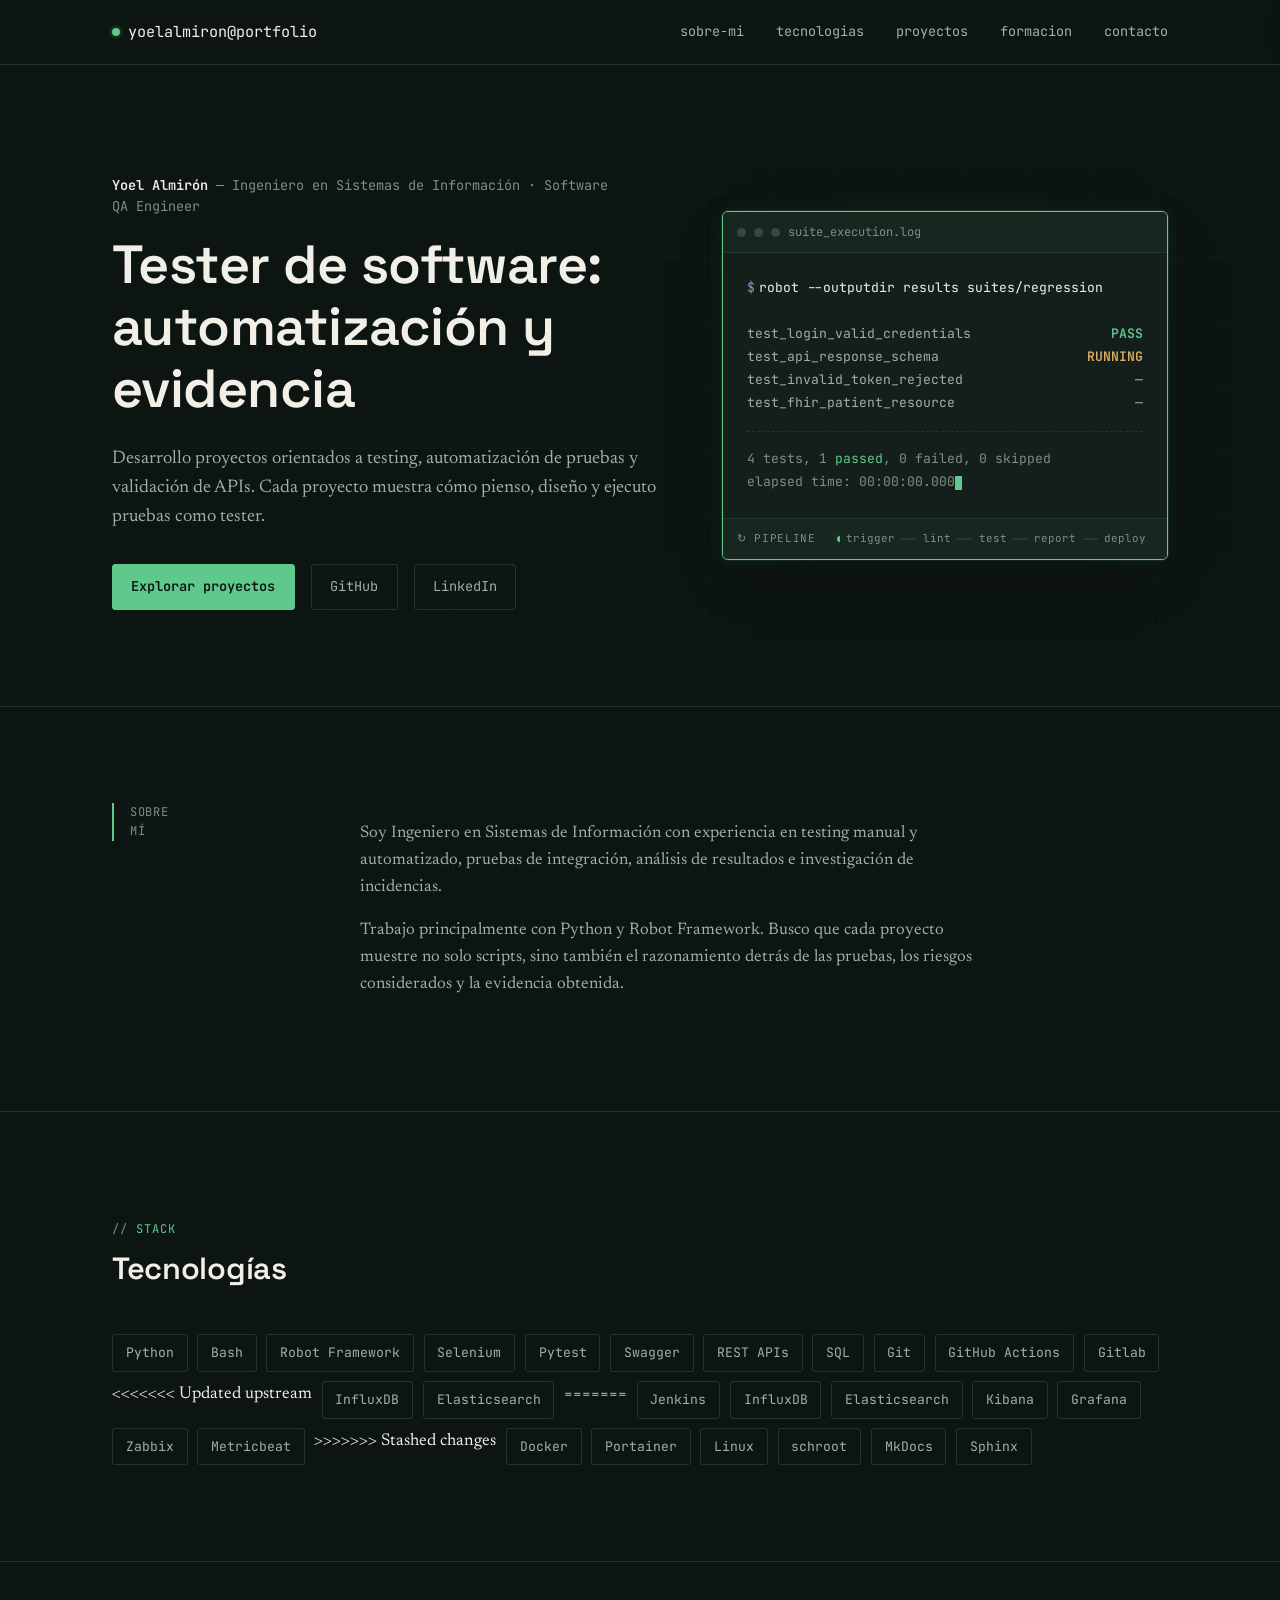
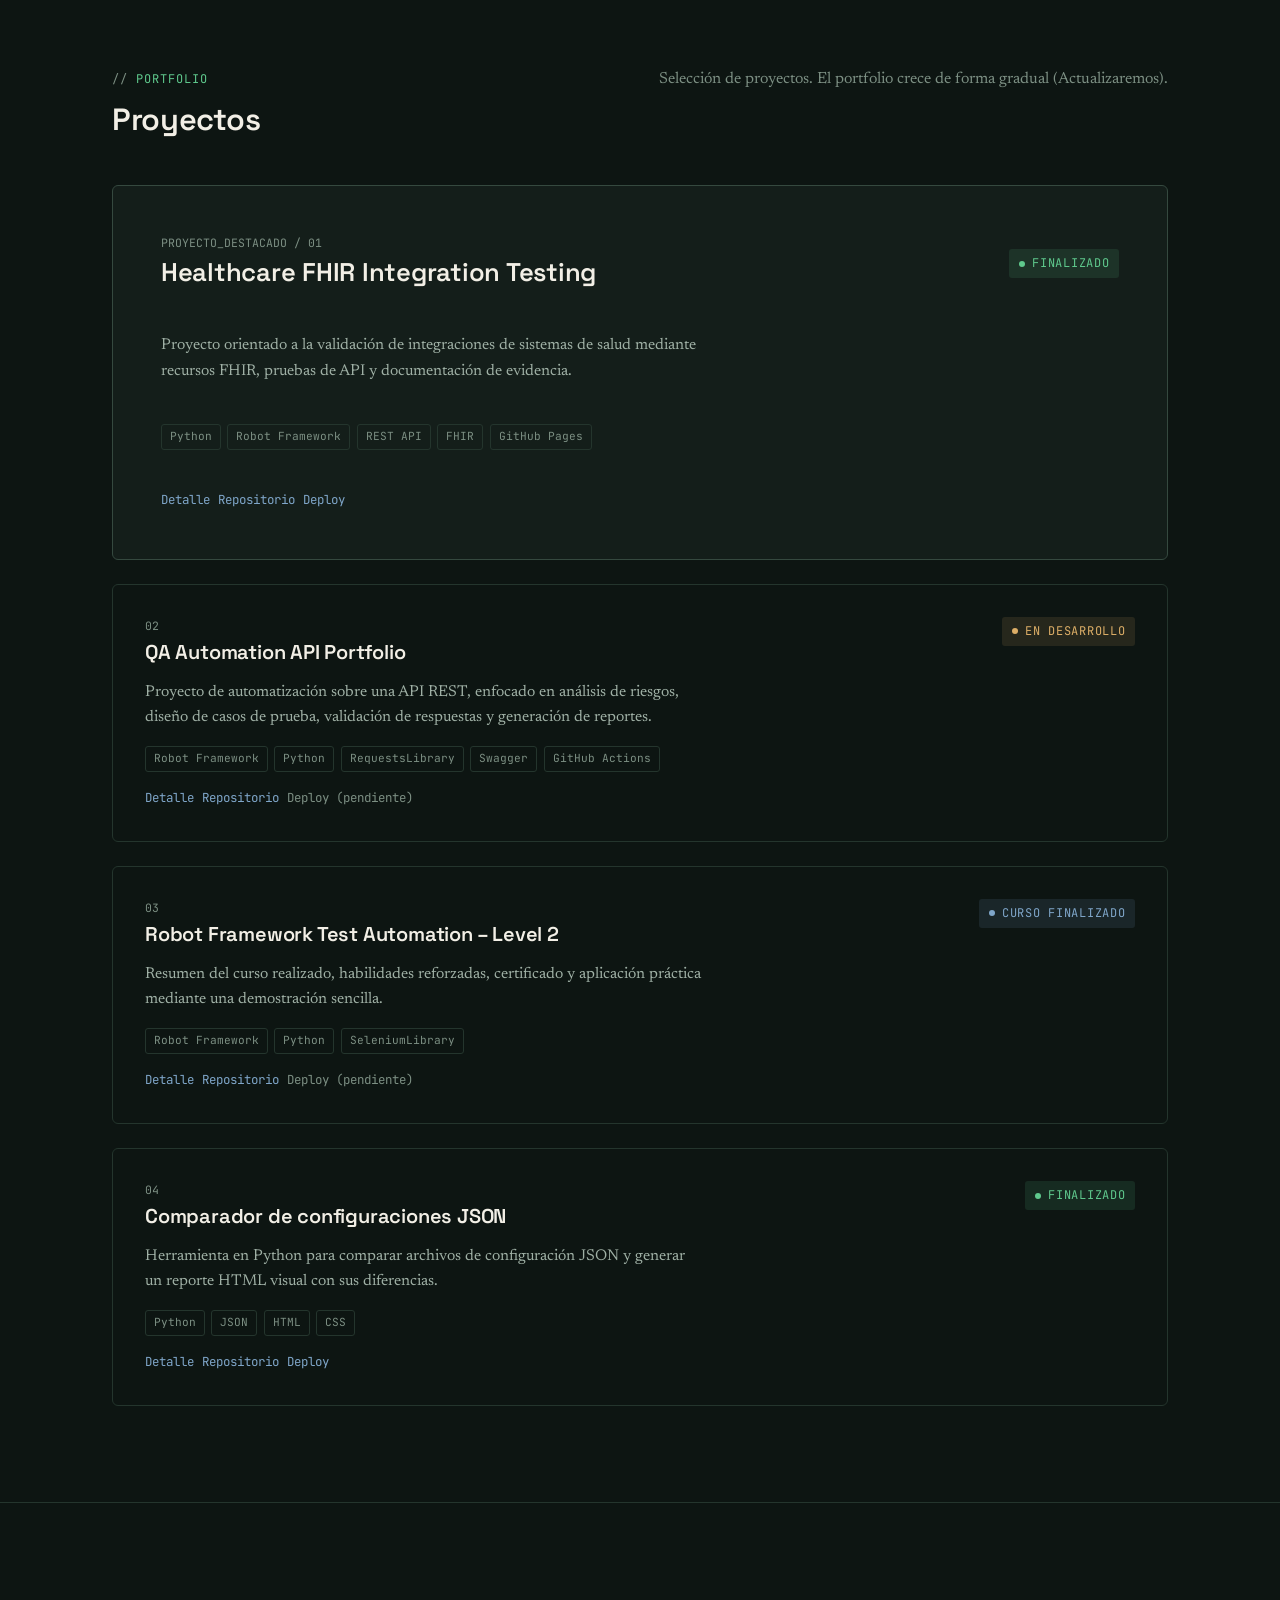
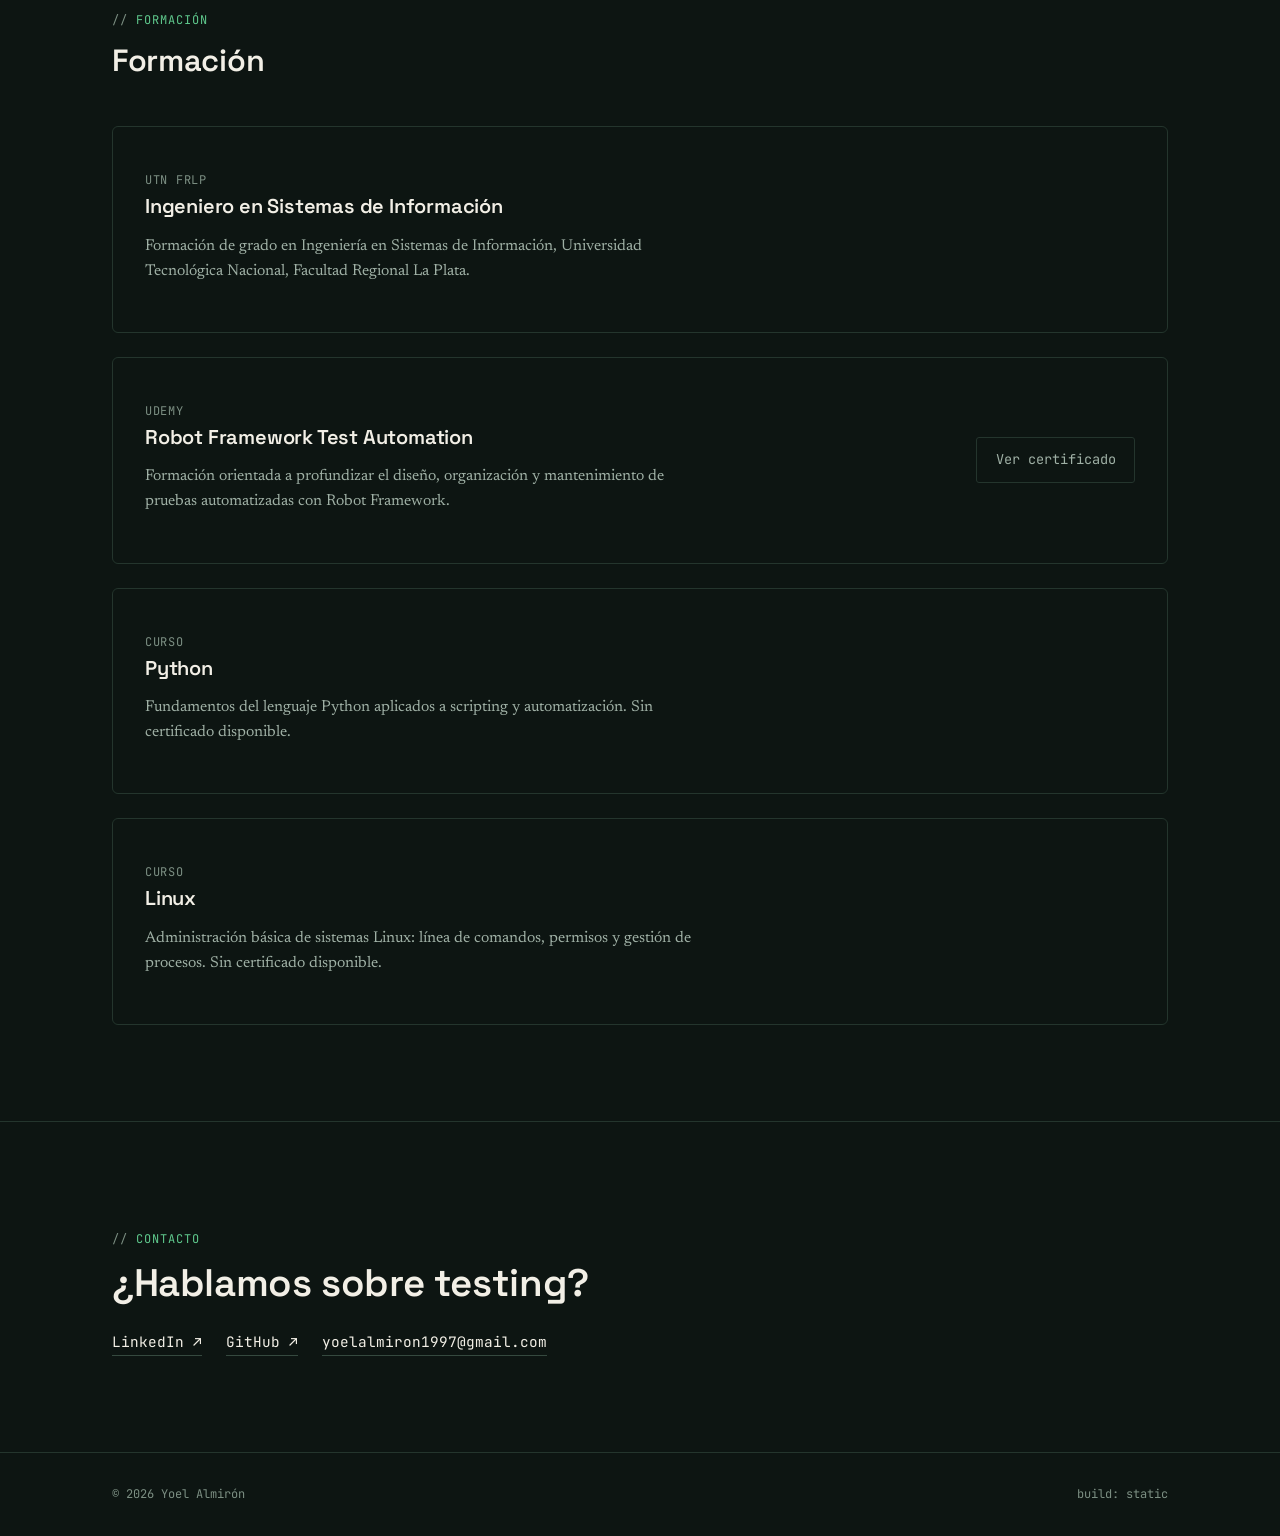
==== commit caf7e9a8: "update-tec-and-animation" ====
--- a/index.html
+++ b/index.html
@@ -86,29 +86,44 @@
             <span class="tdot" aria-hidden="true"></span>
             <span>suite_execution.log</span>
           </div>
-          <div class="terminal-body">
-            <div><span class="prompt">$</span> <span class="cmd">robot --outputdir results suites/regression</span></div>
+          <div class="terminal-body" data-terminal>
+            <div class="term-cmd-line">
+              <span class="prompt">$</span>
+              <span class="cmd" data-typewriter="robot --outputdir results suites/regression"></span
+              ><span class="blink" data-cmd-cursor aria-hidden="true"></span>
+            </div>
             <br />
-            <div class="terminal-line" style="animation-delay:0.1s">
+            <div class="terminal-line" data-test-line data-final-label="PASS">
               <span class="name">test_login_valid_credentials</span>
-              <span class="pass">PASS</span>
-            </div>
-            <div class="terminal-line" style="animation-delay:0.25s">
+              <span class="test-status" data-test-status>—</span>
+            </div>
+            <div class="terminal-line" data-test-line data-final-label="PASS">
               <span class="name">test_api_response_schema</span>
-              <span class="pass">PASS</span>
-            </div>
-            <div class="terminal-line" style="animation-delay:0.4s">
+              <span class="test-status" data-test-status>—</span>
+            </div>
+            <div class="terminal-line" data-test-line data-final-label="PASS">
               <span class="name">test_invalid_token_rejected</span>
-              <span class="pass">PASS</span>
-            </div>
-            <div class="terminal-line" style="animation-delay:0.55s">
+              <span class="test-status" data-test-status>—</span>
+            </div>
+            <div class="terminal-line" data-test-line data-final-label="PASS">
               <span class="name">test_fhir_patient_resource</span>
-              <span class="pass">PASS</span>
-            </div>
-            <div class="terminal-summary">
-              4 tests, 4 <span class="ok">passed</span>, 0 failed, 0 skipped
+              <span class="test-status" data-test-status>—</span>
+            </div>
+            <div class="terminal-summary" data-term-summary>
+              4 tests, <span data-term-passed>0</span> <span class="ok">passed</span>, 0 failed, 0 skipped
               <br />
-              elapsed time: 00:00:03.412<span class="blink" aria-hidden="true"></span>
+              elapsed time: <span data-term-elapsed>00:00:00.000</span><span class="blink" aria-hidden="true"></span>
+            </div>
+          </div>
+          <div class="pipeline" aria-hidden="true">
+            <span class="pipeline-label">↻ pipeline</span>
+            <div class="pipeline-track">
+              <span class="pipeline-node" style="animation-delay:-1.8s">trigger</span>
+              <span class="pipeline-node" style="animation-delay:-1s">lint</span>
+              <span class="pipeline-node" style="animation-delay:0s">test</span>
+              <span class="pipeline-node" style="animation-delay:1s">report</span>
+              <span class="pipeline-node" style="animation-delay:1.8s">deploy</span>
+              <span class="pipeline-runner"></span>
             </div>
           </div>
         </div>
@@ -147,6 +162,7 @@
         </div>
         <div class="tech-grid reveal">
           <span class="tech-tag">Python</span>
+          <span class="tech-tag">Bash</span>
           <span class="tech-tag">Robot Framework</span>
           <span class="tech-tag">Selenium</span>
           <span class="tech-tag">Pytest</span>
@@ -156,11 +172,24 @@
           <span class="tech-tag">Git</span>
           <span class="tech-tag">GitHub Actions</span>
           <span class="tech-tag">Gitlab</span>
+<<<<<<< Updated upstream
           <span class="tech-tag">InfluxDB</span>
           <span class="tech-tag">Elasticsearch</span>
+=======
+          <span class="tech-tag">Jenkins</span>
+          <span class="tech-tag">InfluxDB</span>
+          <span class="tech-tag">Elasticsearch</span>
+          <span class="tech-tag">Kibana</span>
+          <span class="tech-tag">Grafana</span>
+          <span class="tech-tag">Zabbix</span>
+          <span class="tech-tag">Metricbeat</span>
+>>>>>>> Stashed changes
           <span class="tech-tag">Docker</span>
+          <span class="tech-tag">Portainer</span>
           <span class="tech-tag">Linux</span>
+          <span class="tech-tag">schroot</span>
           <span class="tech-tag">MkDocs</span>
+          <span class="tech-tag">Sphinx</span>
         </div>
       </div>
     </section>
--- a/styles.css
+++ b/styles.css
@@ -68,6 +68,14 @@
     transition-duration: 0.001ms !important;
     scroll-behavior: auto !important;
   }
+
+  .pipeline-runner {
+    display: none;
+  }
+
+  .pipeline-node {
+    color: var(--accent-pass);
+  }
 }
 
 body {
@@ -398,6 +406,13 @@
   border-radius: var(--radius-md);
   overflow: hidden;
   box-shadow: 0 20px 60px -30px rgba(0, 0, 0, 0.6);
+  transition: box-shadow 0.4s var(--ease), border-color 0.4s var(--ease);
+}
+
+.terminal.is-running {
+  border-color: var(--accent-pass);
+  box-shadow: 0 20px 60px -30px rgba(0, 0, 0, 0.6), 0 0 0 1px var(--accent-pass-dim),
+    0 0 24px -4px var(--accent-pass-dim);
 }
 
 .terminal-bar {
@@ -435,21 +450,46 @@
   color: var(--text-primary);
 }
 
+.term-cmd-line {
+  display: flex;
+  align-items: center;
+  gap: 0.3rem;
+}
+
 .terminal-line {
   display: flex;
   justify-content: space-between;
   gap: var(--sp-2);
-  opacity: 0;
-  animation: reveal 0.4s var(--ease) forwards;
 }
 
 .terminal-line .name {
   color: var(--text-secondary);
 }
 
-.terminal-line .pass {
+.test-status {
+  font-weight: 600;
+  color: var(--text-muted);
+  transition: color 0.2s var(--ease);
+}
+
+.test-status.is-running {
+  color: var(--accent-warn);
+  animation: pulse-status 0.9s ease-in-out infinite;
+}
+
+.test-status.is-pass {
   color: var(--accent-pass);
-  font-weight: 600;
+  animation: none;
+}
+
+@keyframes pulse-status {
+  0%,
+  100% {
+    opacity: 1;
+  }
+  50% {
+    opacity: 0.35;
+  }
 }
 
 .terminal-summary {
@@ -459,19 +499,24 @@
   color: var(--text-muted);
 }
 
+.terminal-summary.is-done {
+  animation: summary-flash 0.7s ease;
+}
+
+@keyframes summary-flash {
+  0% {
+    color: var(--text-muted);
+  }
+  35% {
+    color: var(--accent-pass);
+  }
+  100% {
+    color: var(--text-muted);
+  }
+}
+
 .terminal-summary .ok {
   color: var(--accent-pass);
-}
-
-@keyframes reveal {
-  from {
-    opacity: 0;
-    transform: translateY(4px);
-  }
-  to {
-    opacity: 1;
-    transform: translateY(0);
-  }
 }
 
 .blink {
@@ -495,6 +540,96 @@
   font-size: 0.68rem;
   color: var(--text-muted);
   letter-spacing: 0.04em;
+}
+
+/* ---------- Pipeline strip (automation motif) ---------- */
+.pipeline {
+  display: flex;
+  align-items: center;
+  gap: var(--sp-3);
+  padding: 0.7rem 0.9rem;
+  border-top: 1px solid var(--border);
+  background: var(--surface-raised);
+  font-family: var(--font-mono);
+  font-size: 0.68rem;
+}
+
+.pipeline-label {
+  color: var(--text-muted);
+  text-transform: uppercase;
+  letter-spacing: 0.06em;
+  white-space: nowrap;
+}
+
+.pipeline-track {
+  position: relative;
+  flex: 1;
+  display: flex;
+  justify-content: space-between;
+  align-items: center;
+  height: 1.4em;
+}
+
+.pipeline-track::before {
+  content: "";
+  position: absolute;
+  top: 50%;
+  left: 0;
+  right: 0;
+  height: 1px;
+  background: var(--border-strong);
+  transform: translateY(-50%);
+}
+
+.pipeline-node {
+  position: relative;
+  z-index: 1;
+  background: var(--surface-raised);
+  padding-inline: 0.4rem;
+  color: var(--text-muted);
+  animation: node-flash 4s linear infinite;
+}
+
+.pipeline-runner {
+  position: absolute;
+  top: 50%;
+  left: 0;
+  width: 6px;
+  height: 6px;
+  border-radius: 50%;
+  background: var(--accent-pass);
+  box-shadow: 0 0 8px 2px var(--accent-pass-dim);
+  transform: translate(-50%, -50%);
+  animation: run-pipeline 4s linear infinite;
+}
+
+@keyframes run-pipeline {
+  0% {
+    left: 0%;
+    opacity: 0;
+  }
+  4% {
+    opacity: 1;
+  }
+  96% {
+    opacity: 1;
+  }
+  100% {
+    left: 100%;
+    opacity: 0;
+  }
+}
+
+@keyframes node-flash {
+  0%,
+  40%,
+  60%,
+  100% {
+    color: var(--text-muted);
+  }
+  50% {
+    color: var(--accent-pass);
+  }
 }
 
 /* ---------- About ---------- */
@@ -891,4 +1026,14 @@
     flex-direction: column;
     gap: var(--sp-2);
   }
-}
+
+  .pipeline {
+    gap: var(--sp-2);
+    font-size: 0.62rem;
+    padding: 0.6rem 0.7rem;
+  }
+
+  .pipeline-label {
+    display: none;
+  }
+}
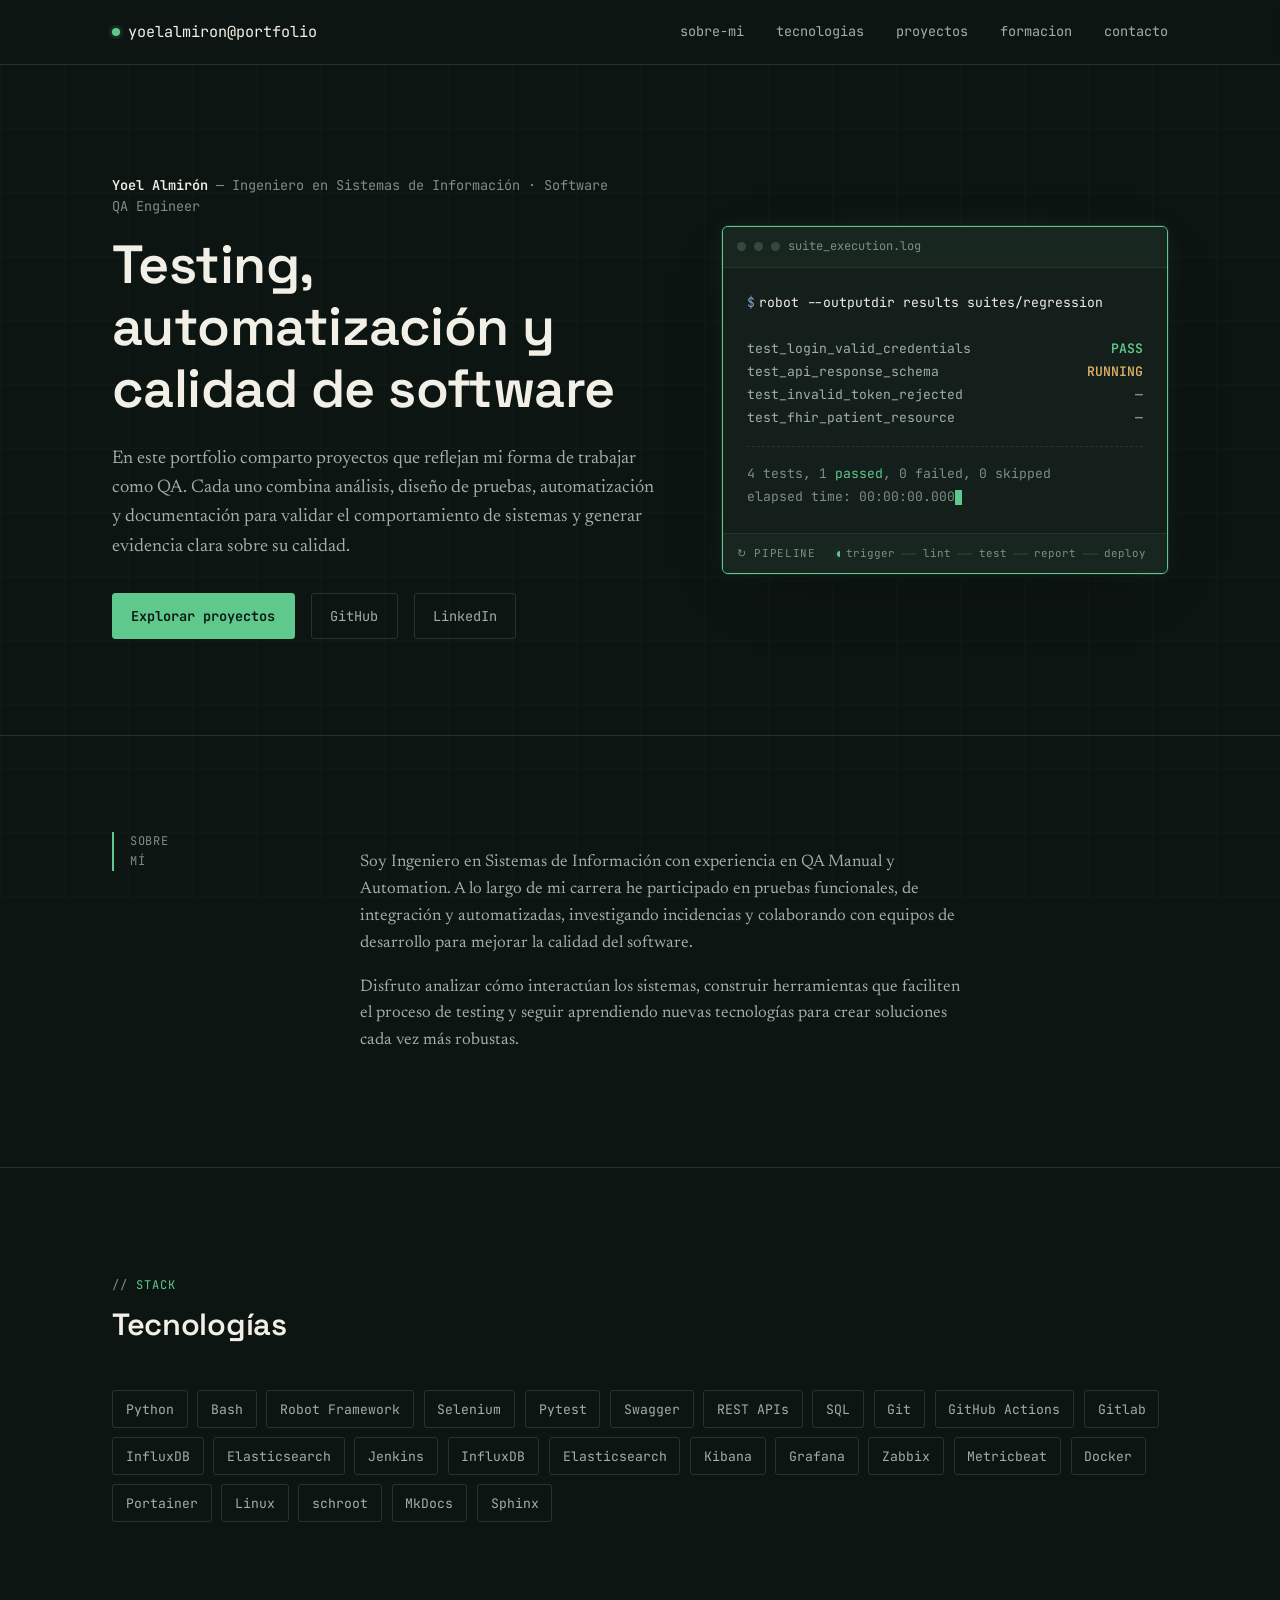
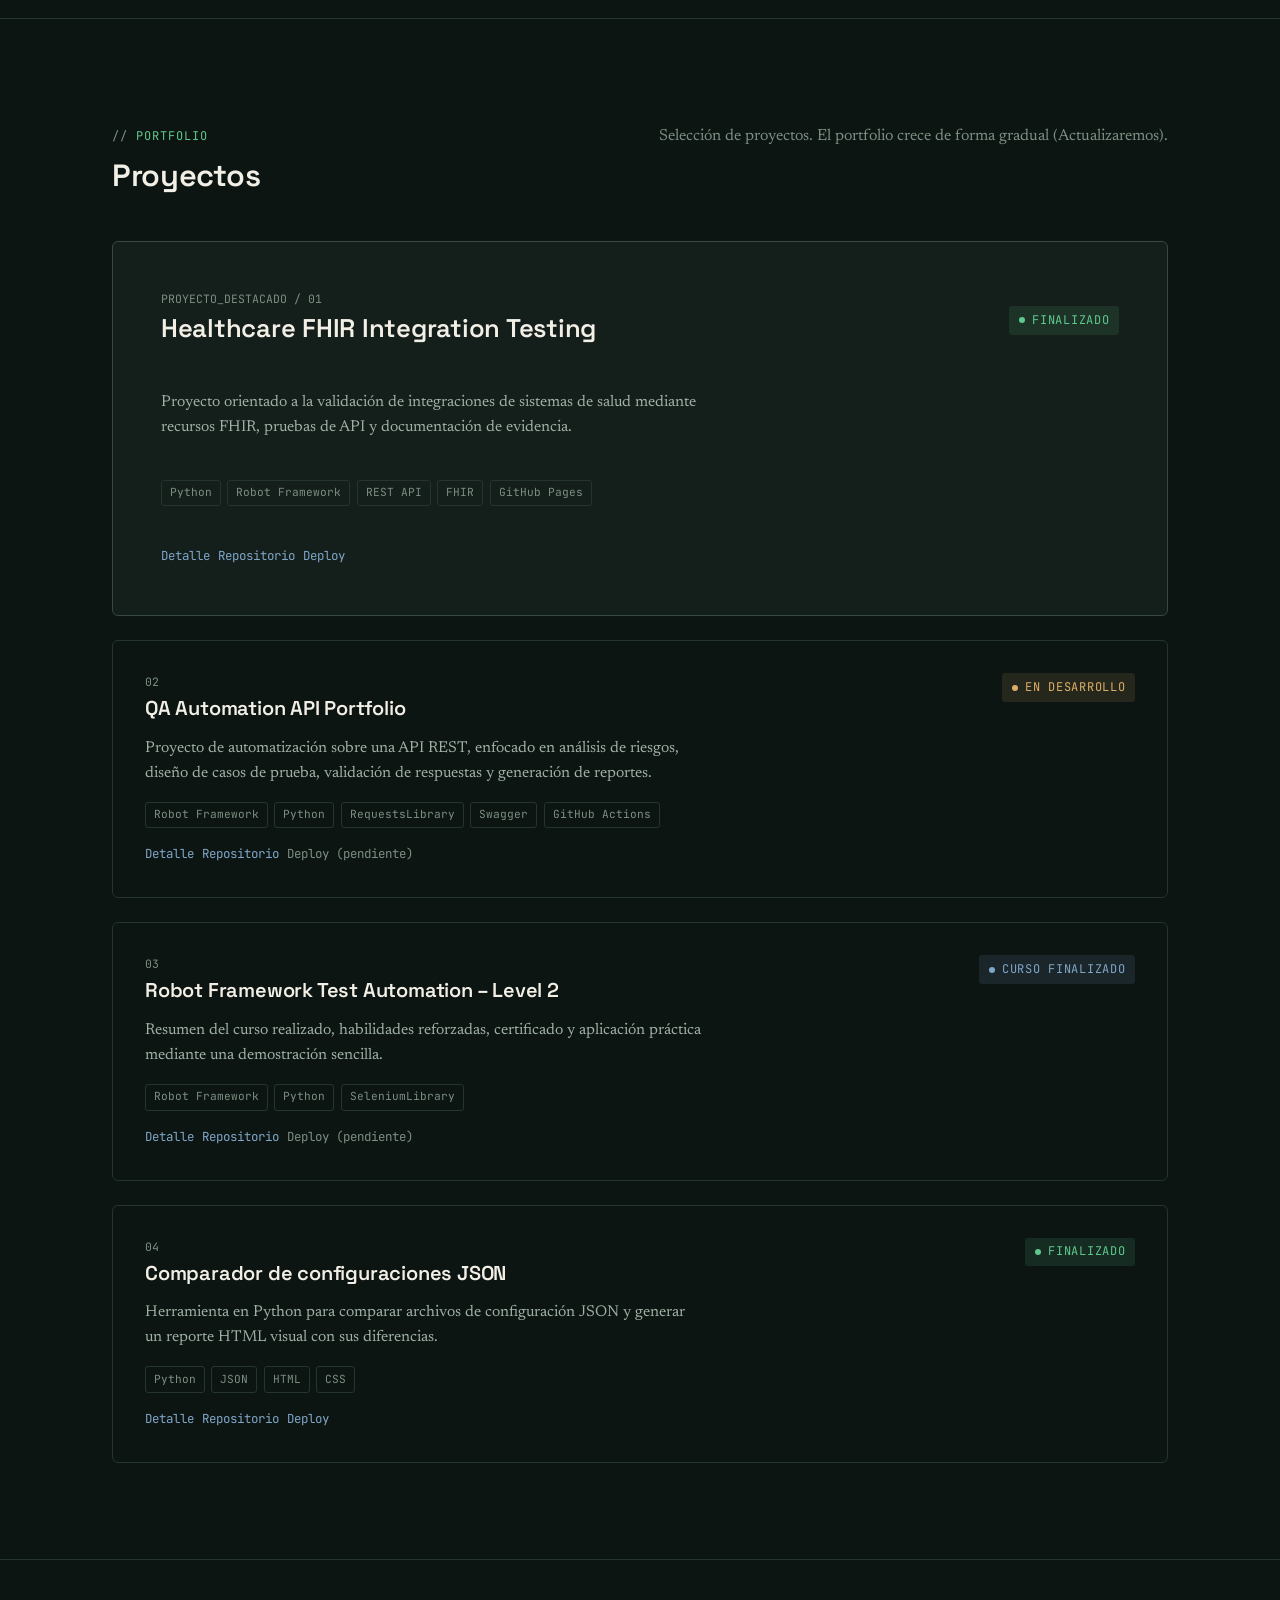
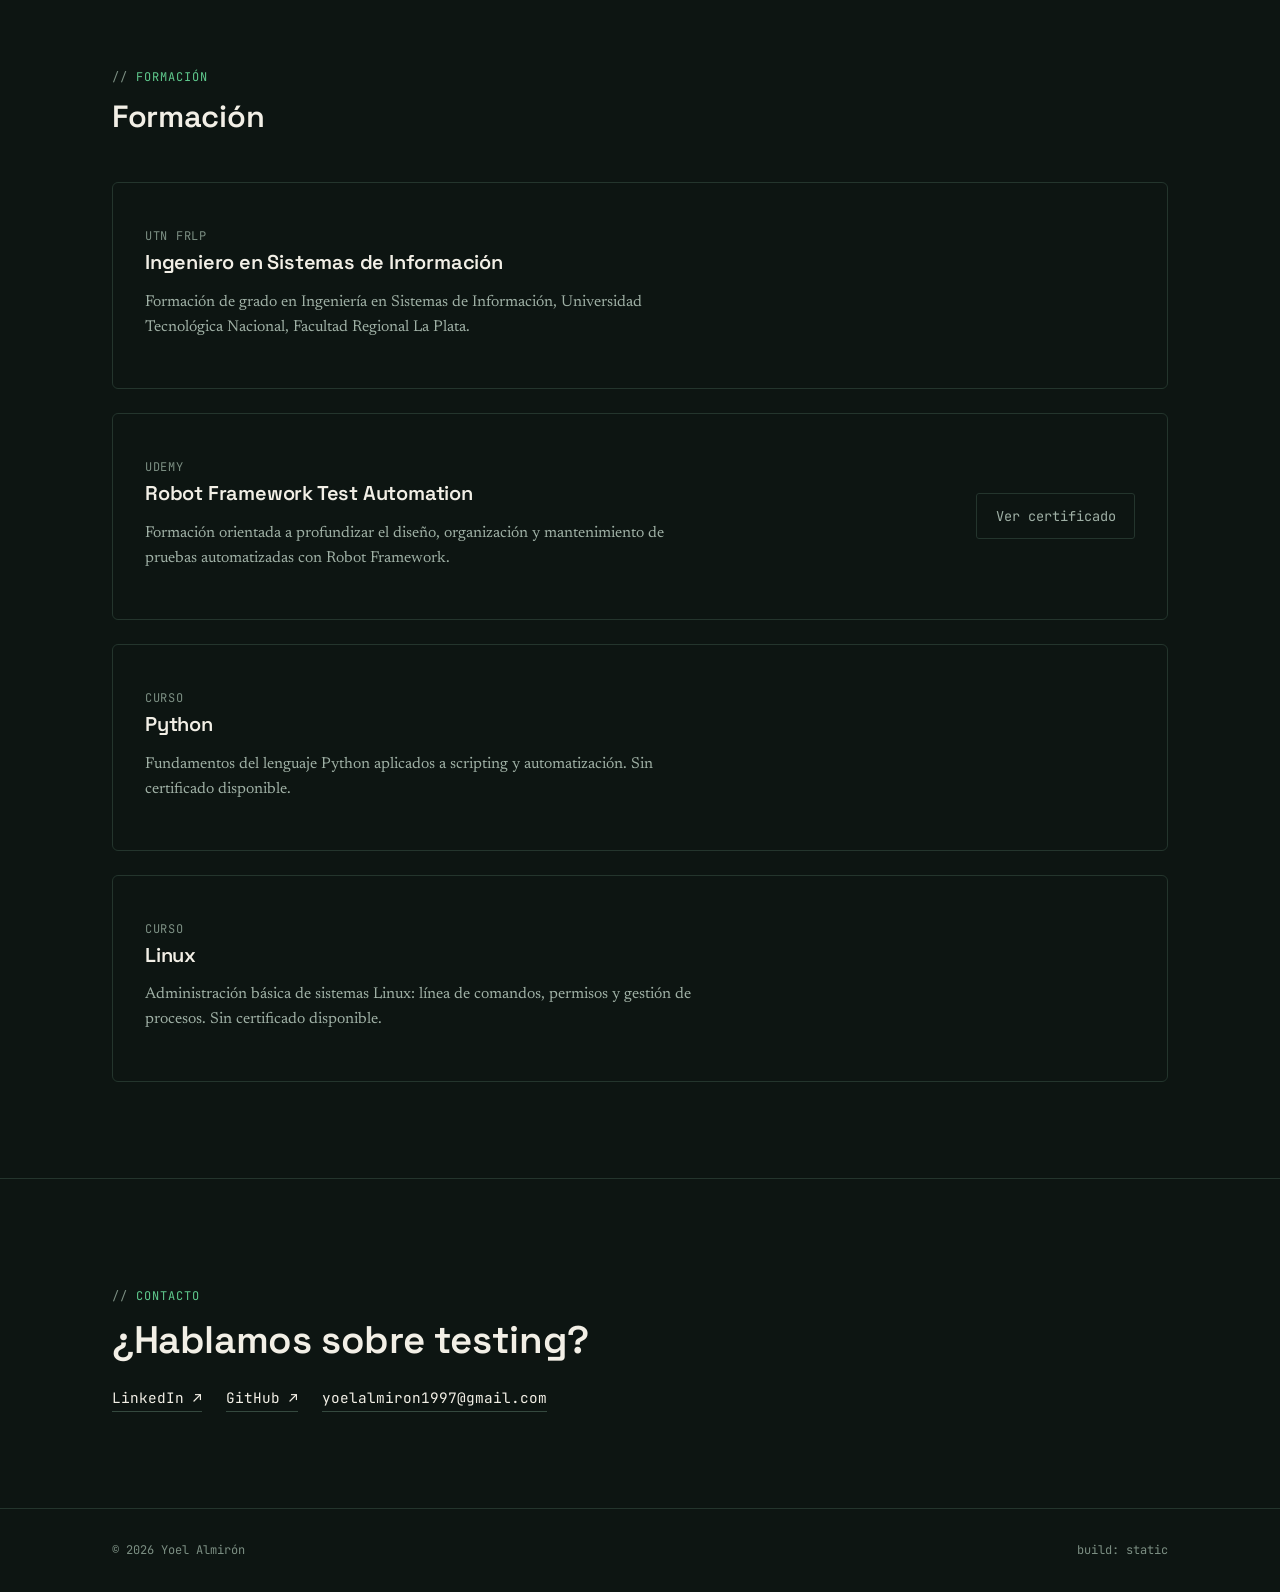
==== commit a067c2d3: "fix-to-page-tecno-description" ====
--- a/index.html
+++ b/index.html
@@ -55,11 +55,10 @@
           <p class="hero-kicker">
             <strong>Yoel Almirón</strong> — Ingeniero en Sistemas de Información · Software QA Engineer
           </p>
-          <h1>Tester de software: automatización y evidencia</h1>
-          <p class="lead">
-            Desarrollo proyectos orientados a testing, automatización de pruebas y validación de
-            APIs. Cada proyecto muestra cómo pienso, diseño y ejecuto pruebas como tester.
-          </p>
+        <h1>Testing, automatización y calidad de software</h1>
+        <p class="lead">
+          En este portfolio comparto proyectos que reflejan mi forma de trabajar como QA. Cada uno combina análisis, diseño de pruebas, automatización y documentación para validar el comportamiento de sistemas y generar evidencia clara sobre su calidad.
+        </p>
           <div class="btn-row">
             <a href="#proyectos" class="btn btn-primary">Explorar proyectos</a>
             <a
@@ -134,17 +133,17 @@
     <section class="section" id="sobre-mi">
       <div class="wrap">
         <div class="about-grid">
-          <div class="label-col reveal">sobre<br />mí</div>
+          <div class="label-col reveal">Sobre<br />mí</div>
           <div class="reveal">
             <p>
-              Soy Ingeniero en Sistemas de Información con experiencia en testing manual y
-              automatizado, pruebas de integración, análisis de resultados e investigación de
-              incidencias.
+              Soy Ingeniero en Sistemas de Información con experiencia en QA Manual y Automation. 
+              A lo largo de mi carrera he participado en pruebas funcionales, de integración y automatizadas, 
+              investigando incidencias y colaborando con equipos de desarrollo para mejorar la calidad del software. 
+
             </p>
             <p>
-              Trabajo principalmente con Python y Robot Framework. Busco que cada proyecto muestre
-              no solo scripts, sino también el razonamiento detrás de las pruebas, los riesgos
-              considerados y la evidencia obtenida.
+              Disfruto analizar cómo interactúan los sistemas, construir herramientas que faciliten el proceso de 
+              testing y seguir aprendiendo nuevas tecnologías para crear soluciones cada vez más robustas.
             </p>
           </div>
         </div>
@@ -172,10 +171,8 @@
           <span class="tech-tag">Git</span>
           <span class="tech-tag">GitHub Actions</span>
           <span class="tech-tag">Gitlab</span>
-<<<<<<< Updated upstream
           <span class="tech-tag">InfluxDB</span>
           <span class="tech-tag">Elasticsearch</span>
-=======
           <span class="tech-tag">Jenkins</span>
           <span class="tech-tag">InfluxDB</span>
           <span class="tech-tag">Elasticsearch</span>
@@ -183,7 +180,6 @@
           <span class="tech-tag">Grafana</span>
           <span class="tech-tag">Zabbix</span>
           <span class="tech-tag">Metricbeat</span>
->>>>>>> Stashed changes
           <span class="tech-tag">Docker</span>
           <span class="tech-tag">Portainer</span>
           <span class="tech-tag">Linux</span>
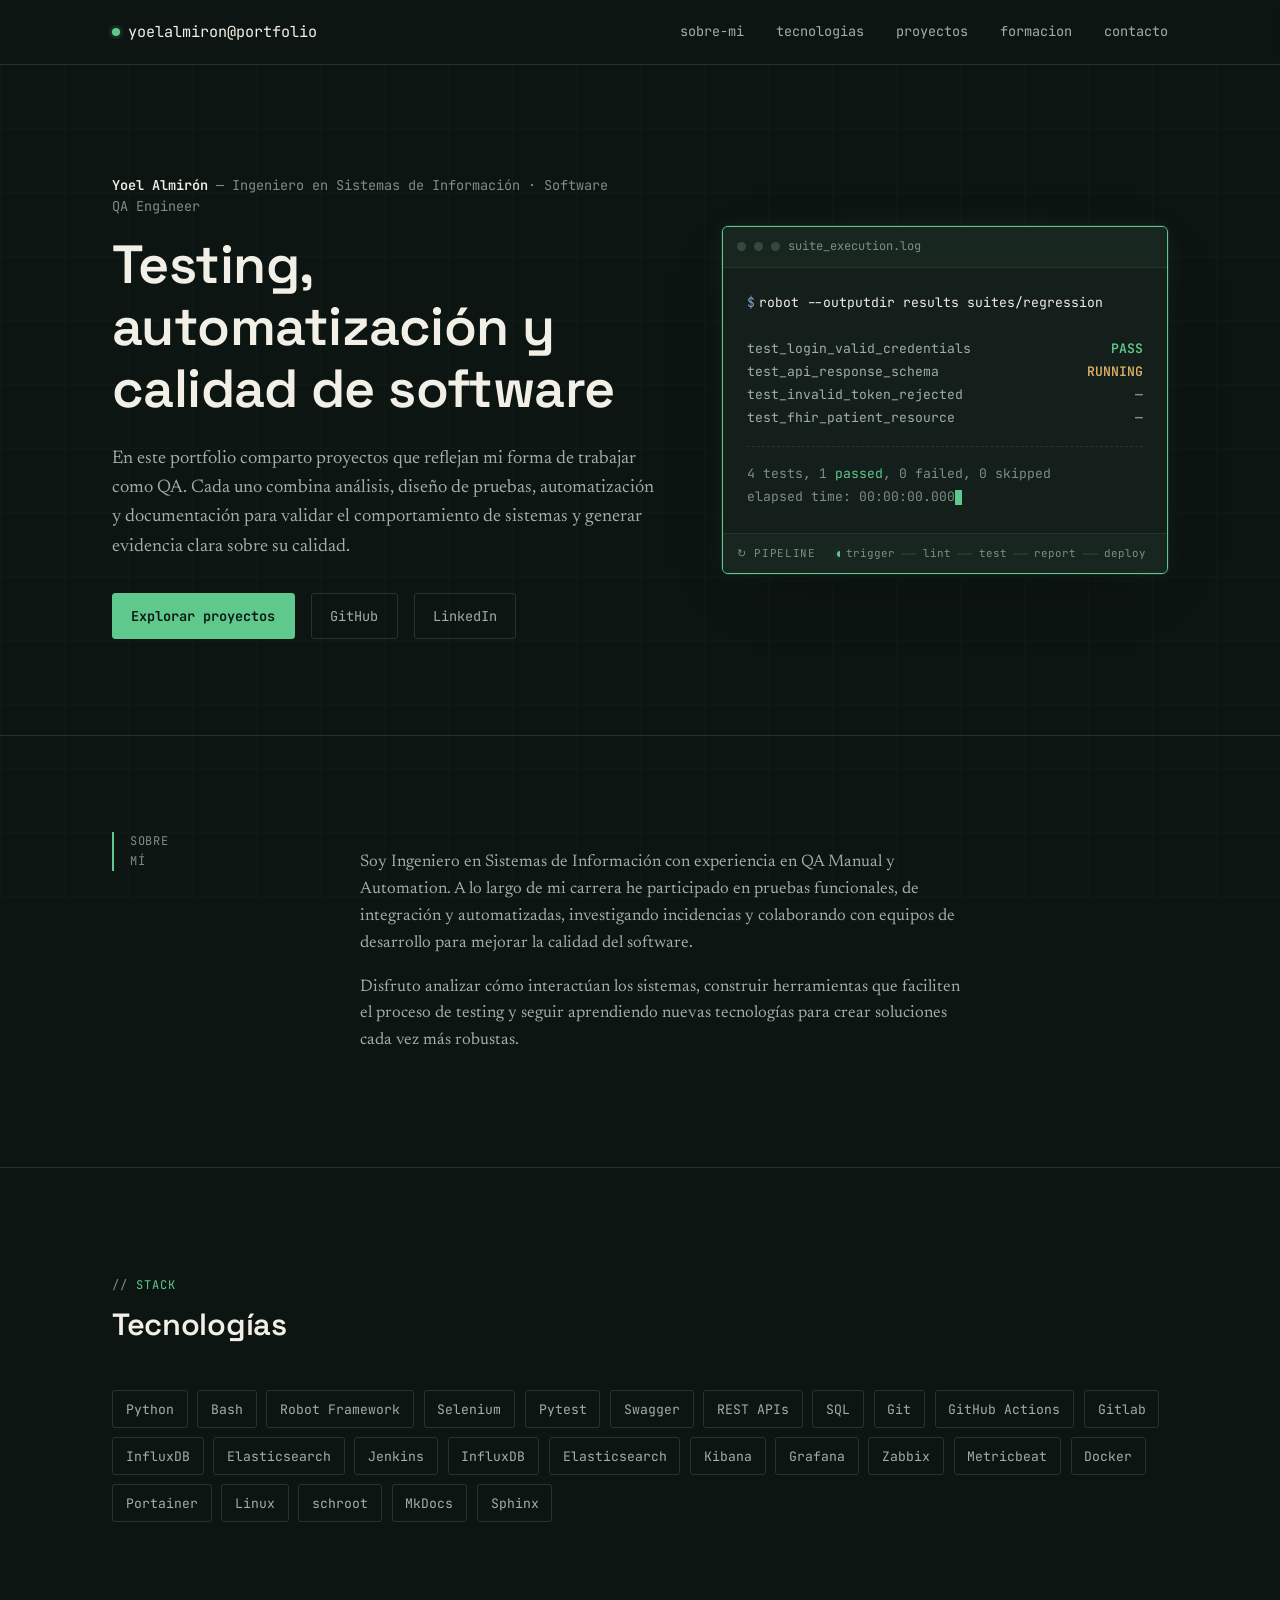
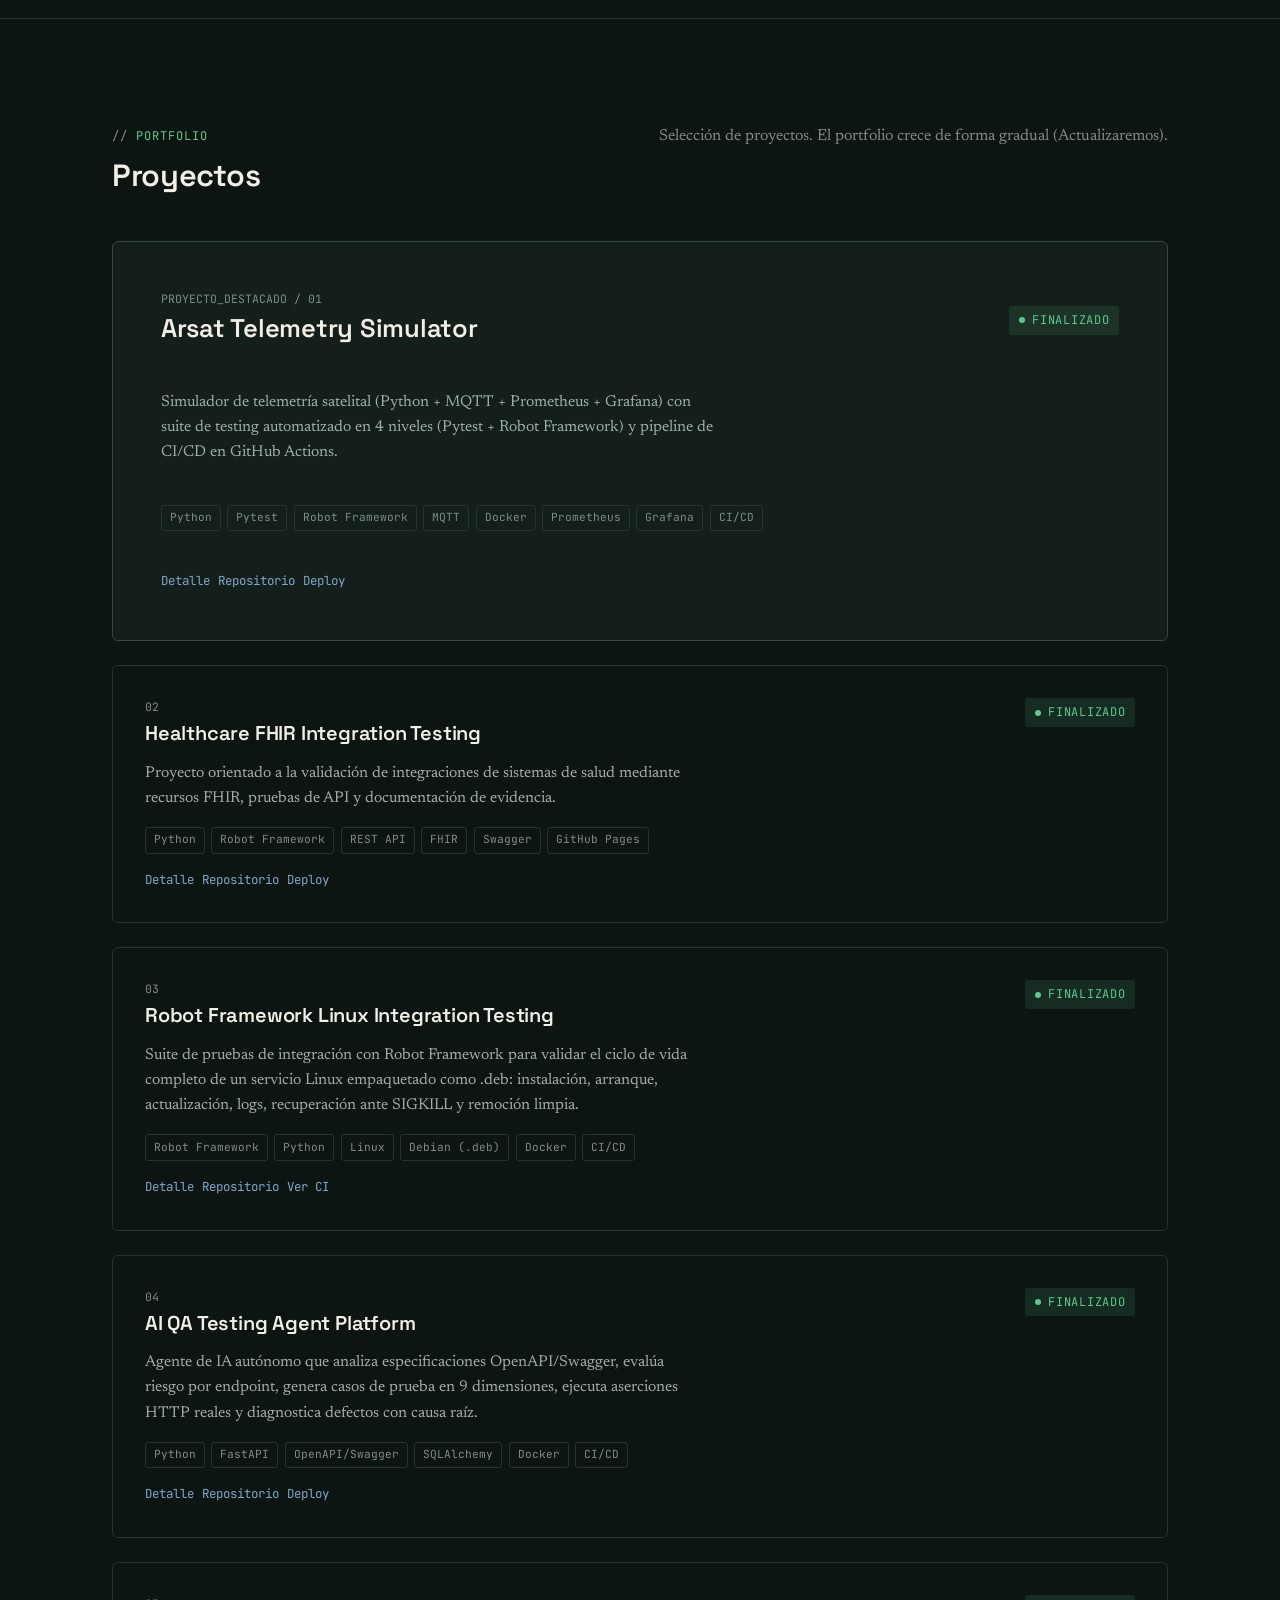
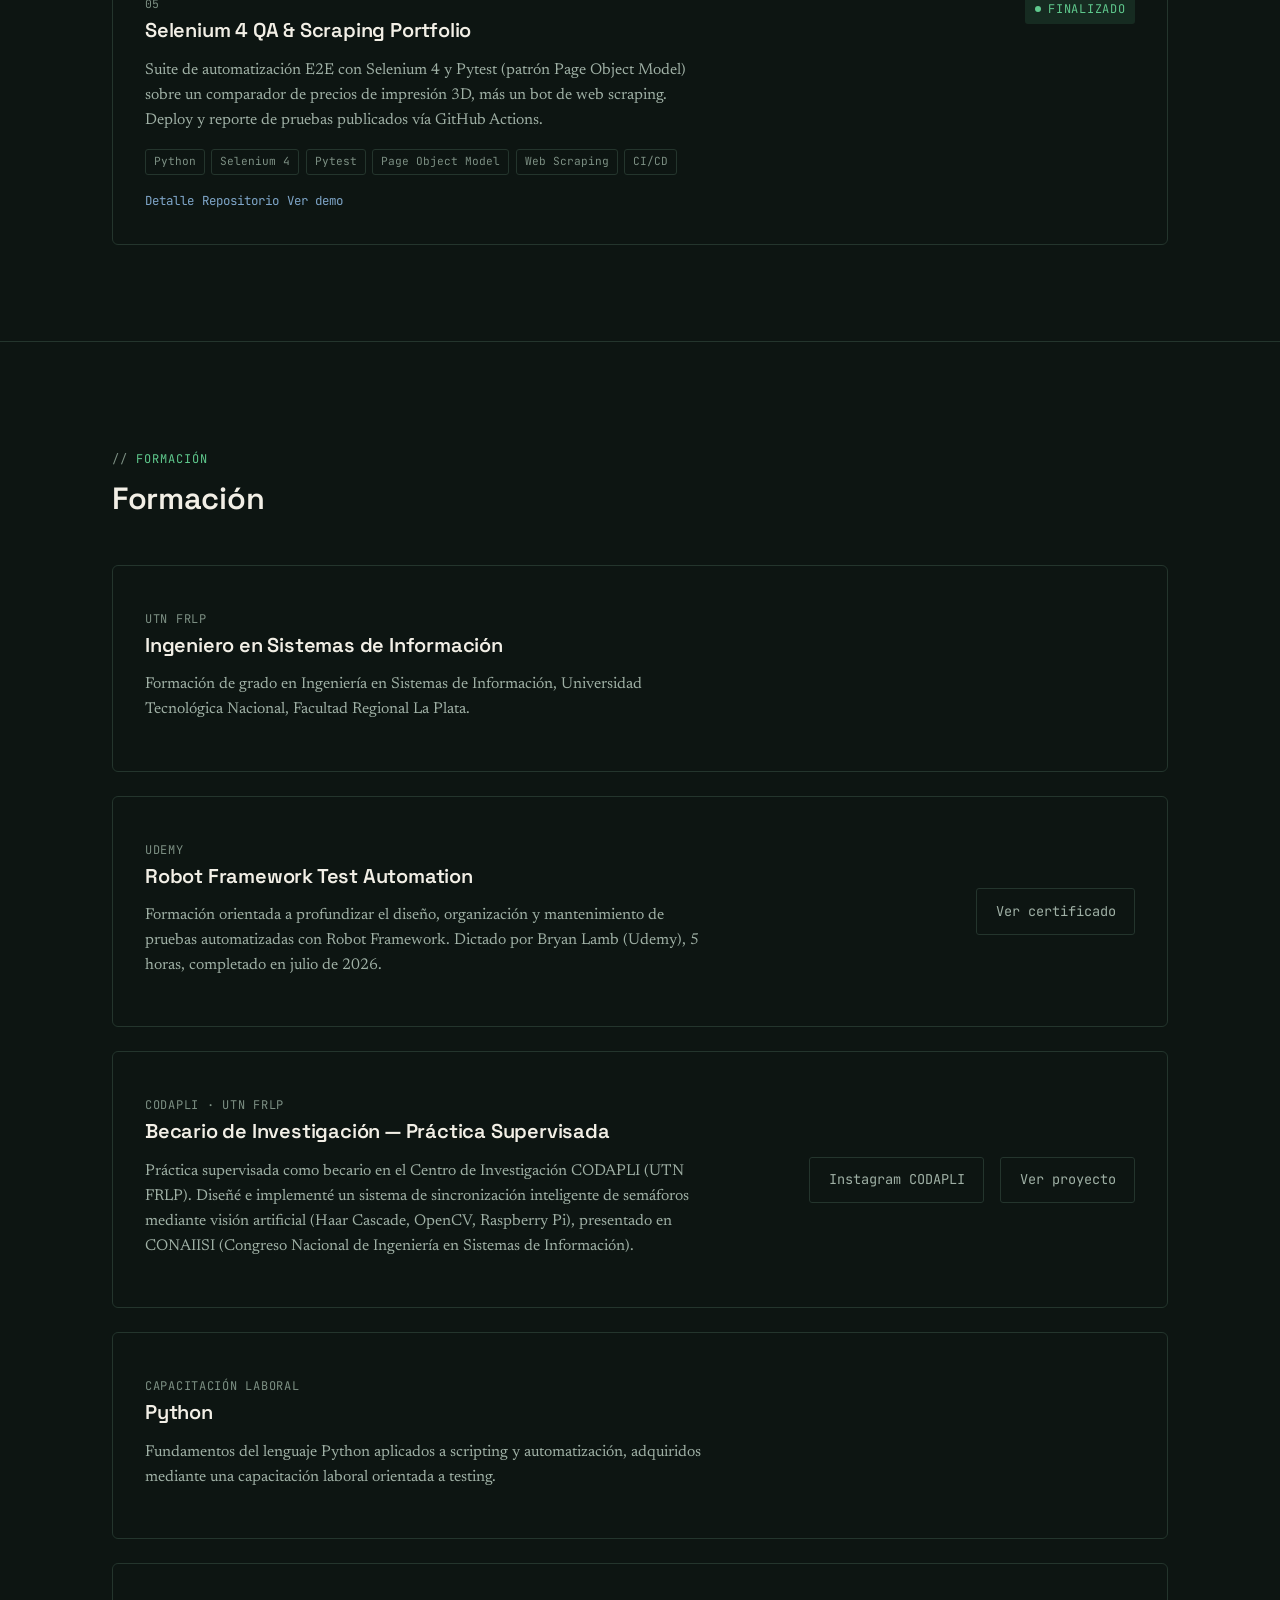
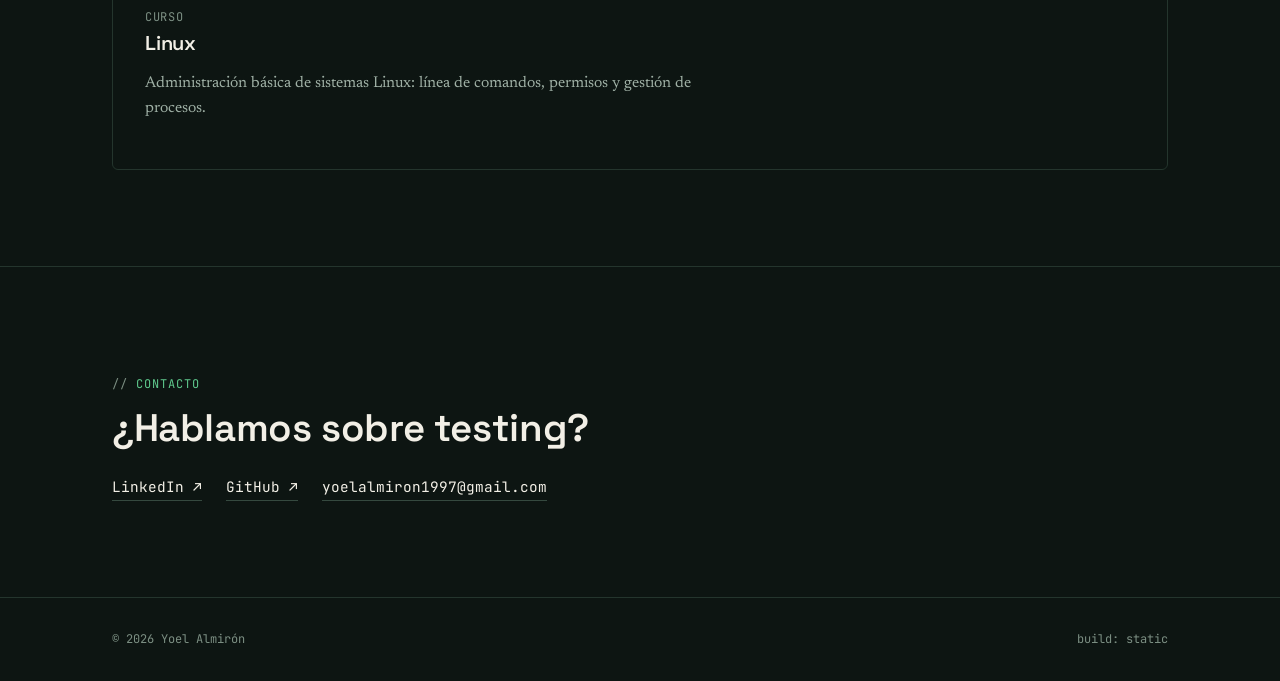
==== commit 1a03140e: "add-new-proj-and-update-descrip" ====
--- a/index.html
+++ b/index.html
@@ -233,11 +233,12 @@
               <h3>Robot Framework Test Automation</h3>
               <p class="project-desc">
                 Formación orientada a profundizar el diseño, organización y mantenimiento de
-                pruebas automatizadas con Robot Framework.
+                pruebas automatizadas con Robot Framework. Dictado por Bryan Lamb (Udemy), 5
+                horas, completado en julio de 2026.
               </p>
             </div>
             <a
-              href="assets/certificates/robot-framework-level-2.pdf"
+              href="assets/certificates/robot-framework-level-2.jpg"
               class="btn btn-ghost"
               target="_blank"
               rel="noopener noreferrer"
@@ -245,13 +246,43 @@
             >
           </div>
 
+          <div class="edu-block reveal">
+            <div>
+              <p class="edu-source">CODAPLI · UTN FRLP</p>
+              <h3>Becario de Investigación — Práctica Supervisada</h3>
+              <p class="project-desc">
+                Práctica supervisada como becario en el Centro de Investigación CODAPLI (UTN
+                FRLP). Diseñé e implementé un sistema de sincronización inteligente de
+                semáforos mediante visión artificial (Haar Cascade, OpenCV, Raspberry Pi),
+                presentado en CONAIISI (Congreso Nacional de Ingeniería en Sistemas de
+                Información).
+              </p>
+            </div>
+            <div class="btn-row">
+              <a
+                href="https://www.instagram.com/codapli/"
+                class="btn btn-ghost"
+                target="_blank"
+                rel="noopener noreferrer"
+                >Instagram CODAPLI</a
+              >
+              <a
+                href="https://github.com/yoelalmiron1997/PS-Almiron"
+                class="btn btn-ghost"
+                target="_blank"
+                rel="noopener noreferrer"
+                >Ver proyecto</a
+              >
+            </div>
+          </div>
+
           <div class="edu-block edu-block-single reveal">
             <div>
-              <p class="edu-source">Curso</p>
+              <p class="edu-source">Capacitación laboral</p>
               <h3>Python</h3>
               <p class="project-desc">
-                Fundamentos del lenguaje Python aplicados a scripting y automatización. Sin
-                certificado disponible.
+                Fundamentos del lenguaje Python aplicados a scripting y automatización,
+                adquiridos mediante una capacitación laboral orientada a testing.
               </p>
             </div>
           </div>
@@ -262,7 +293,7 @@
               <h3>Linux</h3>
               <p class="project-desc">
                 Administración básica de sistemas Linux: línea de comandos, permisos y gestión
-                de procesos. Sin certificado disponible.
+                de procesos.
               </p>
             </div>
           </div>
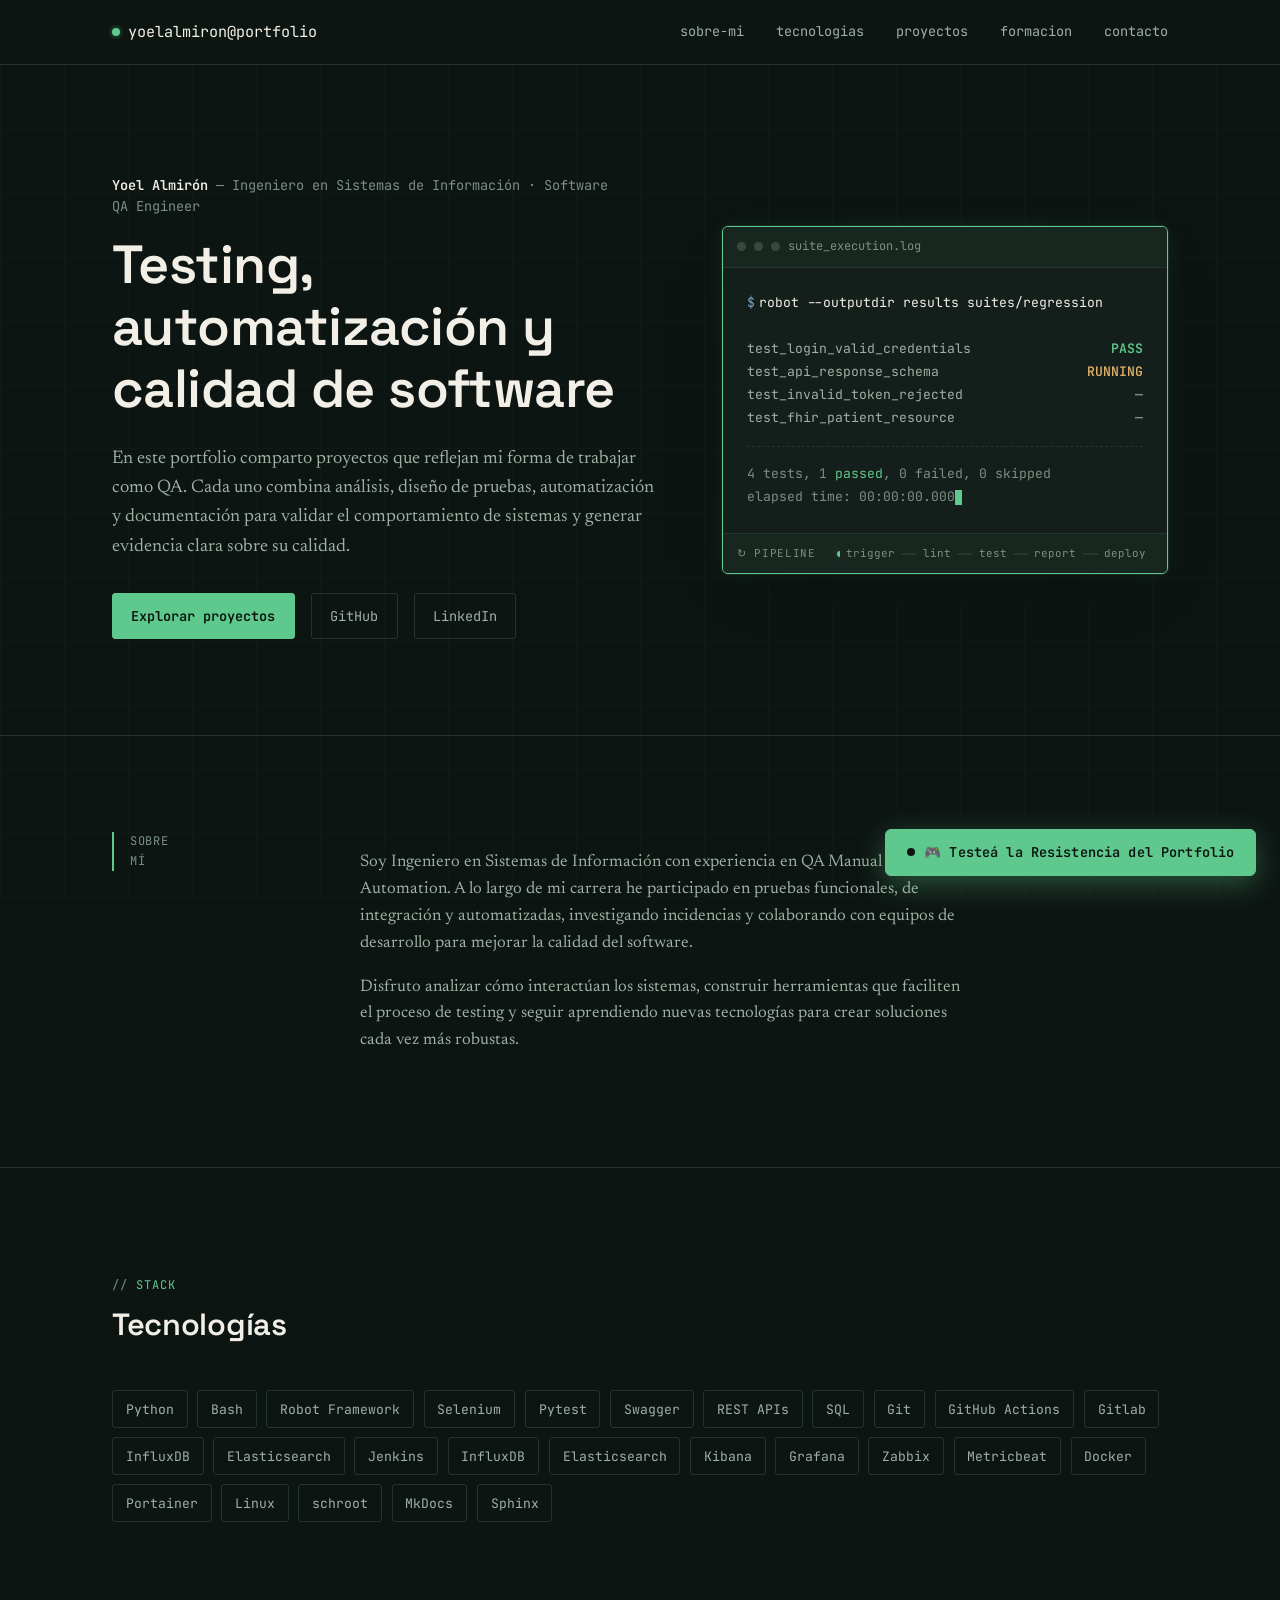
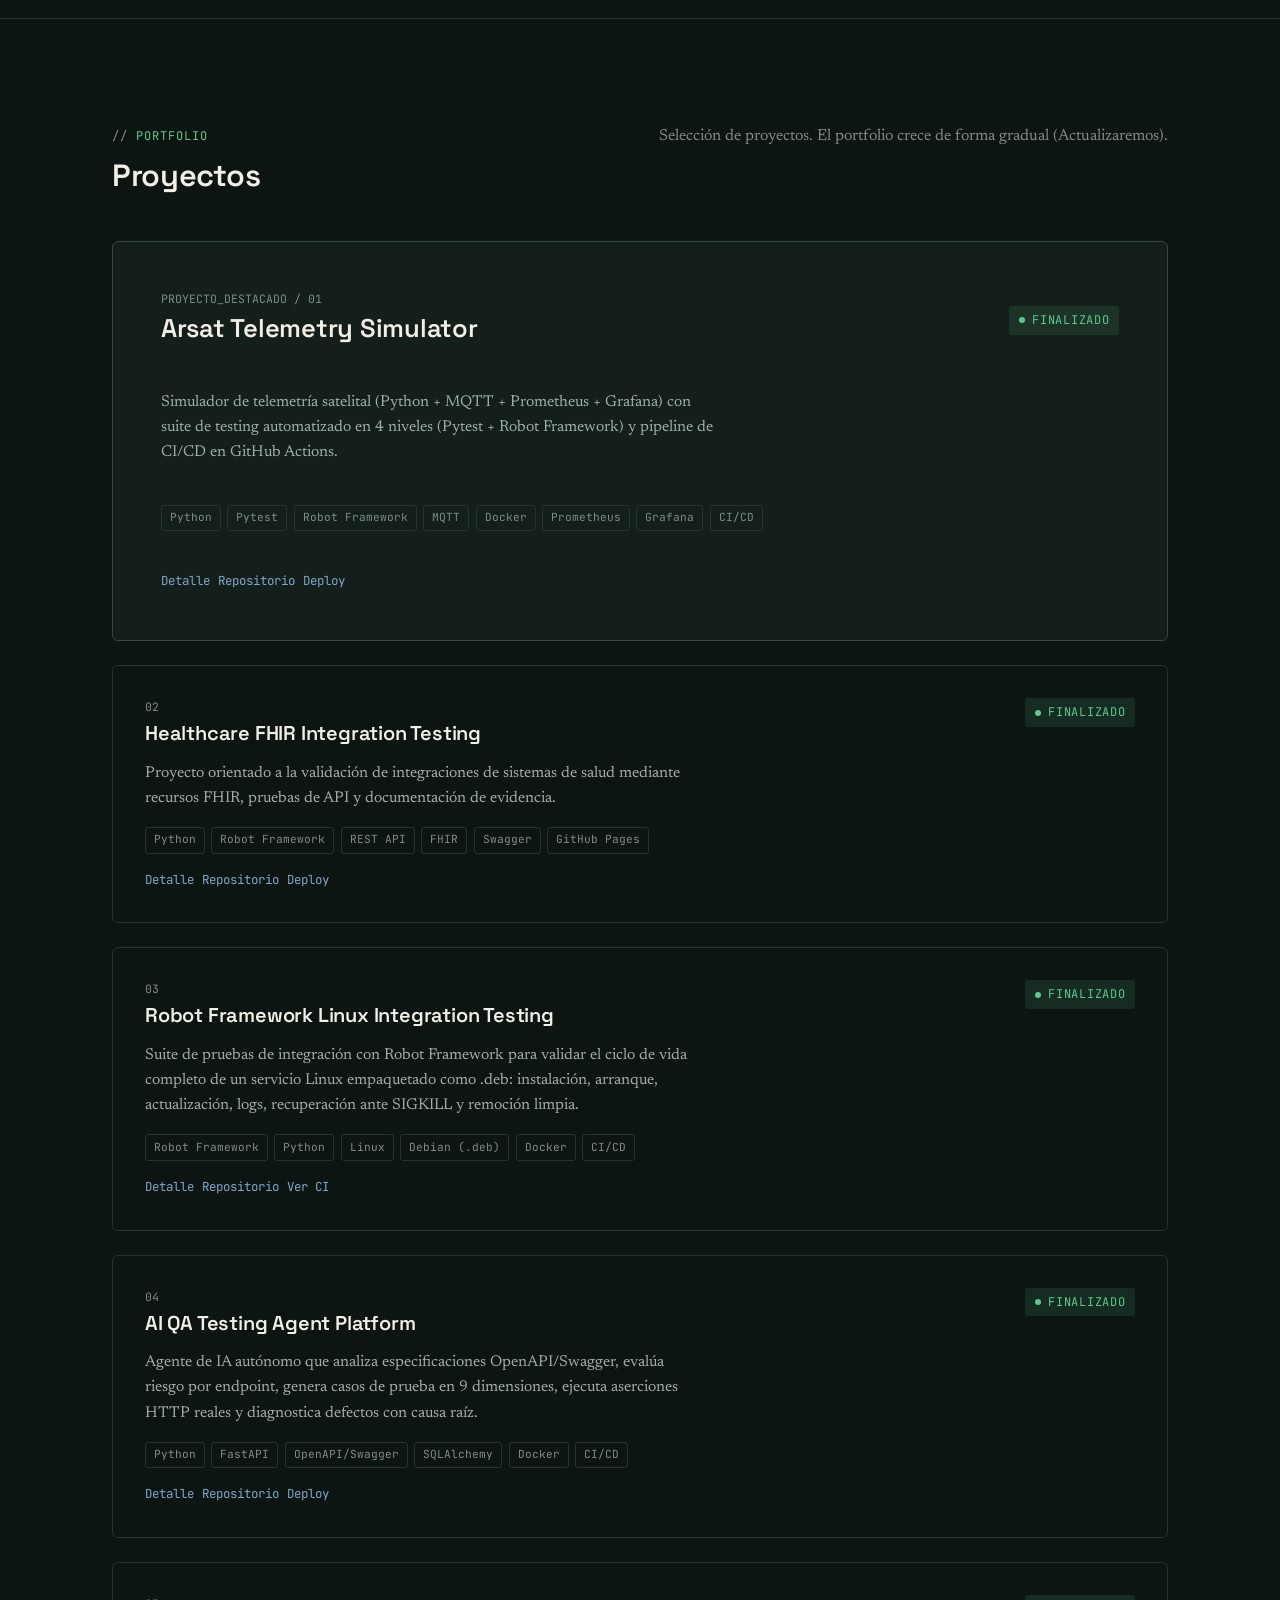
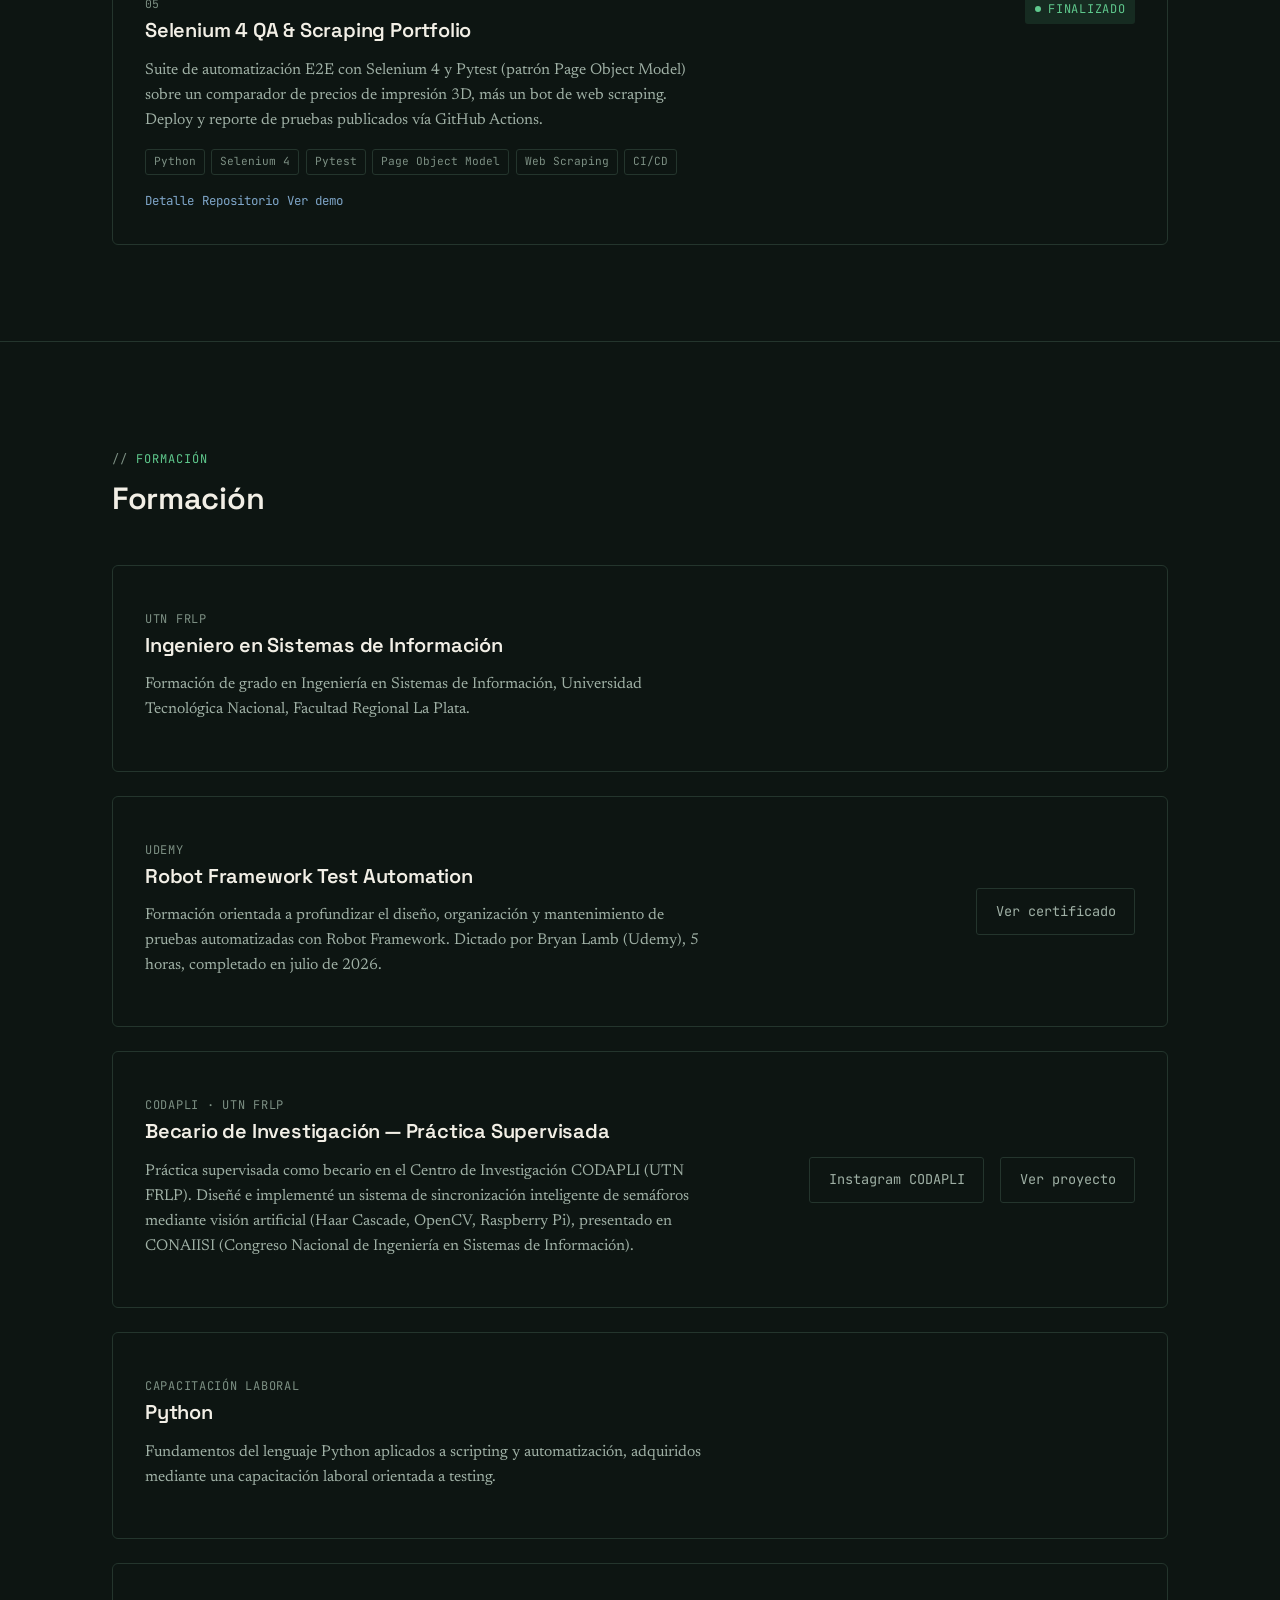
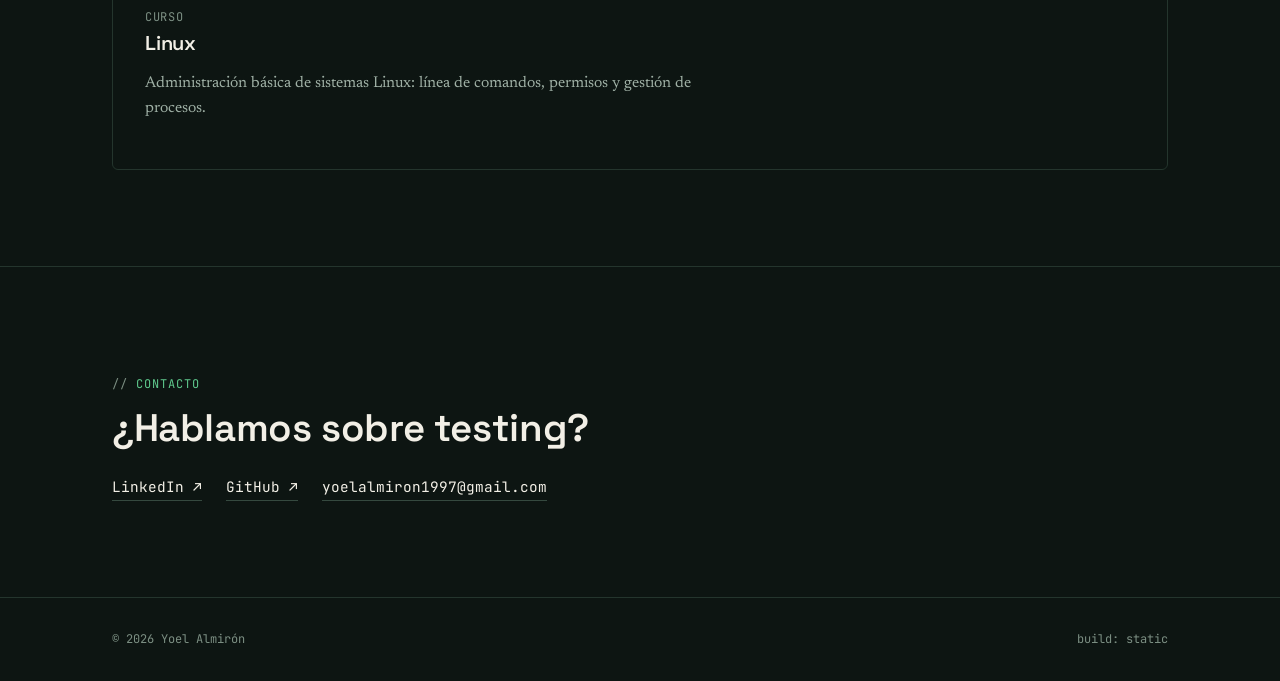
==== commit 4d3cc5c9: "add--new-button-interacting-with-the-portfolio" ====
--- a/index.html
+++ b/index.html
@@ -18,6 +18,7 @@
   />
 
   <link rel="stylesheet" href="styles.css" />
+  <link rel="stylesheet" href="assets/game/qa-game.css" />
 </head>
 <body>
   <div class="bg-grid" aria-hidden="true"></div>
@@ -331,5 +332,6 @@
 
   <script src="data/projects.js"></script>
   <script src="script.js"></script>
+  <script src="assets/game/qa-game.js"></script>
 </body>
 </html>
--- a/assets/game/qa-game.css
+++ b/assets/game/qa-game.css
@@ -0,0 +1,392 @@
+/* ============================================================
+   QA DEFENSE — minijuego integrado al portfolio
+   Reusa las variables de diseño de styles.css (colores, fuentes,
+   spacing, radius) para que se sienta parte del sitio y no un
+   arcade pegado encima.
+   ============================================================ */
+
+:root {
+  --qa-danger: #d97757;
+  --qa-danger-dim: rgba(217, 119, 87, 0.14);
+  --qa-shield: var(--accent-pass);
+}
+
+/* ---------- Botón flotante de activación ---------- */
+.qa-game-launcher {
+  position: fixed;
+  right: var(--sp-3);
+  bottom: var(--sp-3);
+  z-index: 900;
+  font-family: var(--font-mono);
+  font-size: 0.85rem;
+  font-weight: 600;
+  letter-spacing: 0.01em;
+  display: inline-flex;
+  align-items: center;
+  gap: 0.6rem;
+  padding: 0.85rem 1.3rem;
+  background: var(--accent-pass);
+  border: 1px solid var(--accent-pass);
+  border-radius: var(--radius-md);
+  color: #0d1512;
+  cursor: pointer;
+  box-shadow: 0 8px 28px rgba(95, 201, 141, 0.35), 0 0 0 0 rgba(95, 201, 141, 0.5);
+  animation: qa-launcher-breathe 2.4s ease-in-out infinite;
+  transition: transform 0.15s var(--ease), box-shadow 0.15s var(--ease);
+}
+
+.qa-game-launcher:hover {
+  transform: translateY(-3px) scale(1.03);
+  box-shadow: 0 12px 34px rgba(95, 201, 141, 0.5);
+}
+
+@keyframes qa-launcher-breathe {
+  0%, 100% { box-shadow: 0 8px 28px rgba(95, 201, 141, 0.35), 0 0 0 0 rgba(95, 201, 141, 0.45); }
+  50% { box-shadow: 0 8px 28px rgba(95, 201, 141, 0.35), 0 0 0 10px rgba(95, 201, 141, 0); }
+}
+
+.qa-game-launcher .pulse {
+  width: 8px;
+  height: 8px;
+  border-radius: 50%;
+  background: #0d1512;
+}
+
+/* ---------- Overlay del juego ---------- */
+.qa-game-overlay {
+  position: fixed;
+  inset: 0;
+  z-index: 950;
+  display: none;
+}
+
+.qa-game-overlay.active {
+  display: block;
+}
+
+.qa-game-overlay canvas {
+  position: absolute;
+  inset: 0;
+  width: 100%;
+  height: 100%;
+  cursor: crosshair;
+}
+
+/* ---------- HUD ---------- */
+.qa-hud {
+  position: fixed;
+  top: var(--sp-2);
+  left: 50%;
+  transform: translateX(-50%);
+  z-index: 960;
+  width: min(720px, calc(100% - 2rem));
+  background: rgba(15, 26, 22, 0.88);
+  backdrop-filter: blur(6px);
+  border: 1px solid var(--border-strong);
+  border-radius: var(--radius-md);
+  padding: var(--sp-2) var(--sp-3);
+  font-family: var(--font-mono);
+  color: var(--text-primary);
+  display: grid;
+  gap: 0.6rem;
+}
+
+.qa-hud-system-row {
+  font-size: 0.75rem;
+  padding-bottom: 0.5rem;
+  border-bottom: 1px dashed var(--border);
+}
+
+.qa-hud-system-label {
+  color: var(--text-muted);
+}
+
+.qa-hud-system-name {
+  color: var(--text-primary);
+  font-weight: 600;
+}
+
+.qa-hud-system-status {
+  margin-left: auto;
+  padding: 0.1rem 0.5rem;
+  border-radius: 999px;
+  font-size: 0.65rem;
+  letter-spacing: 0.04em;
+  border: 1px solid var(--border-strong);
+}
+
+.qa-hud-system-status.estable {
+  color: var(--accent-pass);
+  border-color: var(--accent-pass);
+}
+
+.qa-hud-system-status.degradado {
+  color: var(--accent-warn);
+  border-color: var(--accent-warn);
+}
+
+.qa-hud-system-status.caido {
+  color: var(--qa-danger);
+  border-color: var(--qa-danger);
+  animation: qa-pulse-danger 1s infinite;
+}
+
+@keyframes qa-pulse-danger {
+  0%, 100% { opacity: 1; }
+  50% { opacity: 0.55; }
+}
+
+.qa-hud-row {
+  display: flex;
+  align-items: center;
+  gap: 0.75rem;
+  font-size: 0.75rem;
+}
+
+.qa-hud-label {
+  color: var(--text-muted);
+  min-width: 130px;
+  text-transform: uppercase;
+  letter-spacing: 0.06em;
+  font-size: 0.68rem;
+}
+
+.qa-bar-track {
+  flex: 1;
+  height: 8px;
+  border-radius: 999px;
+  background: var(--surface);
+  border: 1px solid var(--border);
+  overflow: hidden;
+}
+
+.qa-bar-fill {
+  height: 100%;
+  border-radius: 999px;
+  transition: width 0.25s var(--ease), background 0.25s var(--ease);
+}
+
+.qa-hud-value {
+  min-width: 3.5rem;
+  text-align: right;
+  font-variant-numeric: tabular-nums;
+}
+
+.qa-hud-controls {
+  display: flex;
+  flex-wrap: wrap;
+  align-items: center;
+  justify-content: space-between;
+  gap: 0.5rem;
+  padding-top: 0.35rem;
+  border-top: 1px dashed var(--border);
+  font-size: 0.68rem;
+  color: var(--text-muted);
+}
+
+.qa-hud-controls kbd {
+  font-family: var(--font-mono);
+  background: var(--surface);
+  border: 1px solid var(--border-strong);
+  border-radius: 3px;
+  padding: 0.05rem 0.35rem;
+  color: var(--text-secondary);
+}
+
+.qa-hud-actions {
+  display: flex;
+  gap: 0.5rem;
+}
+
+.qa-hud-btn {
+  font-family: var(--font-mono);
+  font-size: 0.72rem;
+  padding: 0.35rem 0.7rem;
+  border-radius: var(--radius-sm);
+  border: 1px solid var(--border-strong);
+  background: var(--surface-raised);
+  color: var(--text-primary);
+  cursor: pointer;
+  transition: border-color 0.15s var(--ease), color 0.15s var(--ease);
+}
+
+.qa-hud-btn:hover {
+  border-color: var(--qa-shield);
+  color: var(--qa-shield);
+}
+
+.qa-hud-btn.exit:hover {
+  border-color: var(--qa-danger);
+  color: var(--qa-danger);
+}
+
+/* ---------- Popups flotantes (assertions / snippets) ---------- */
+.qa-float {
+  position: fixed;
+  z-index: 970;
+  font-family: var(--font-mono);
+  font-size: 0.72rem;
+  padding: 0.25rem 0.55rem;
+  border-radius: var(--radius-sm);
+  border: 1px solid var(--border-strong);
+  background: rgba(15, 26, 22, 0.92);
+  pointer-events: none;
+  white-space: nowrap;
+  animation: qa-float-up 1.1s var(--ease) forwards;
+}
+
+.qa-float.pass {
+  color: var(--accent-pass);
+  border-color: var(--accent-pass);
+}
+
+.qa-float.snippet {
+  color: var(--accent-info);
+  border-color: var(--accent-info);
+}
+
+.qa-float.cicd {
+  color: var(--accent-info);
+  border-color: var(--accent-info);
+  font-weight: 600;
+}
+
+.qa-float.warn {
+  color: var(--qa-danger);
+  border-color: var(--qa-danger);
+  font-weight: 600;
+}
+
+@keyframes qa-float-up {
+  0% { opacity: 0; transform: translateY(6px) scale(0.95); }
+  15% { opacity: 1; transform: translateY(0) scale(1); }
+  80% { opacity: 1; }
+  100% { opacity: 0; transform: translateY(-26px) scale(0.98); }
+}
+
+/* ---------- Daño sobre elementos reales del DOM ---------- */
+.qa-hit-shake {
+  animation: qa-shake 0.35s var(--ease);
+}
+
+@keyframes qa-shake {
+  0%, 100% { transform: translate(0, 0) rotate(0deg); }
+  20% { transform: translate(-3px, 2px) rotate(-1deg); }
+  40% { transform: translate(3px, -2px) rotate(1deg); }
+  60% { transform: translate(-2px, -1px) rotate(-0.6deg); }
+  80% { transform: translate(2px, 1px) rotate(0.6deg); }
+}
+
+.qa-damaged-1 {
+  filter: saturate(0.85) contrast(1.02);
+}
+
+.qa-damaged-2 {
+  filter: saturate(0.6) hue-rotate(-4deg) contrast(1.05);
+}
+
+.qa-damaged-3 {
+  filter: saturate(0.35) hue-rotate(-8deg) contrast(1.1);
+  animation: qa-glitch 2.2s infinite;
+}
+
+@keyframes qa-glitch {
+  0%, 92%, 100% { transform: translate(0, 0) skewX(0deg); }
+  93% { transform: translate(-2px, 1px) skewX(1deg); }
+  95% { transform: translate(2px, -1px) skewX(-1deg); }
+  97% { transform: translate(-1px, 0) skewX(0.5deg); }
+}
+
+.qa-screen-shake {
+  animation: qa-screen-shake 0.4s var(--ease);
+}
+
+@keyframes qa-screen-shake {
+  0%, 100% { transform: translate(0, 0); }
+  25% { transform: translate(-4px, 3px); }
+  50% { transform: translate(4px, -3px); }
+  75% { transform: translate(-3px, -2px); }
+}
+
+.qa-shield-restored {
+  animation: qa-restore-flash 0.5s var(--ease);
+}
+
+@keyframes qa-restore-flash {
+  0% { box-shadow: 0 0 0 0 rgba(95, 201, 141, 0.6); }
+  100% { box-shadow: 0 0 0 18px rgba(95, 201, 141, 0); }
+}
+
+/* ---------- Modal de fin de partida ---------- */
+.qa-end-modal {
+  position: fixed;
+  inset: 0;
+  z-index: 980;
+  display: flex;
+  align-items: center;
+  justify-content: center;
+  background: rgba(13, 21, 18, 0.72);
+  backdrop-filter: blur(3px);
+}
+
+.qa-end-card {
+  max-width: 480px;
+  margin: 1rem;
+  padding: var(--sp-4);
+  border-radius: var(--radius-md);
+  background: var(--surface-raised);
+  border: 1px solid var(--border-strong);
+  font-family: var(--font-mono);
+  text-align: center;
+}
+
+.qa-end-card h2 {
+  font-family: var(--font-display);
+  font-size: 1.3rem;
+  margin: 0 0 0.75rem;
+}
+
+.qa-end-card.win {
+  border-color: var(--accent-pass);
+}
+
+.qa-end-card.lose {
+  border-color: var(--qa-danger);
+}
+
+.qa-end-card p {
+  font-size: 0.8rem;
+  color: var(--text-secondary);
+  line-height: 1.5;
+  margin: 0 0 1.25rem;
+}
+
+.qa-end-actions {
+  display: flex;
+  gap: 0.6rem;
+  justify-content: center;
+}
+
+/* ---------- Reduced motion ---------- */
+@media (prefers-reduced-motion: reduce) {
+  .qa-hit-shake,
+  .qa-damaged-3,
+  .qa-screen-shake,
+  .qa-shield-restored,
+  .qa-hud-system-status.caido,
+  .qa-game-launcher {
+    animation: none !important;
+  }
+}
+
+@media (max-width: 640px) {
+  .qa-game-launcher span.label {
+    display: none;
+  }
+  .qa-hud {
+    top: 0.5rem;
+  }
+  .qa-hud-label {
+    min-width: 90px;
+  }
+}
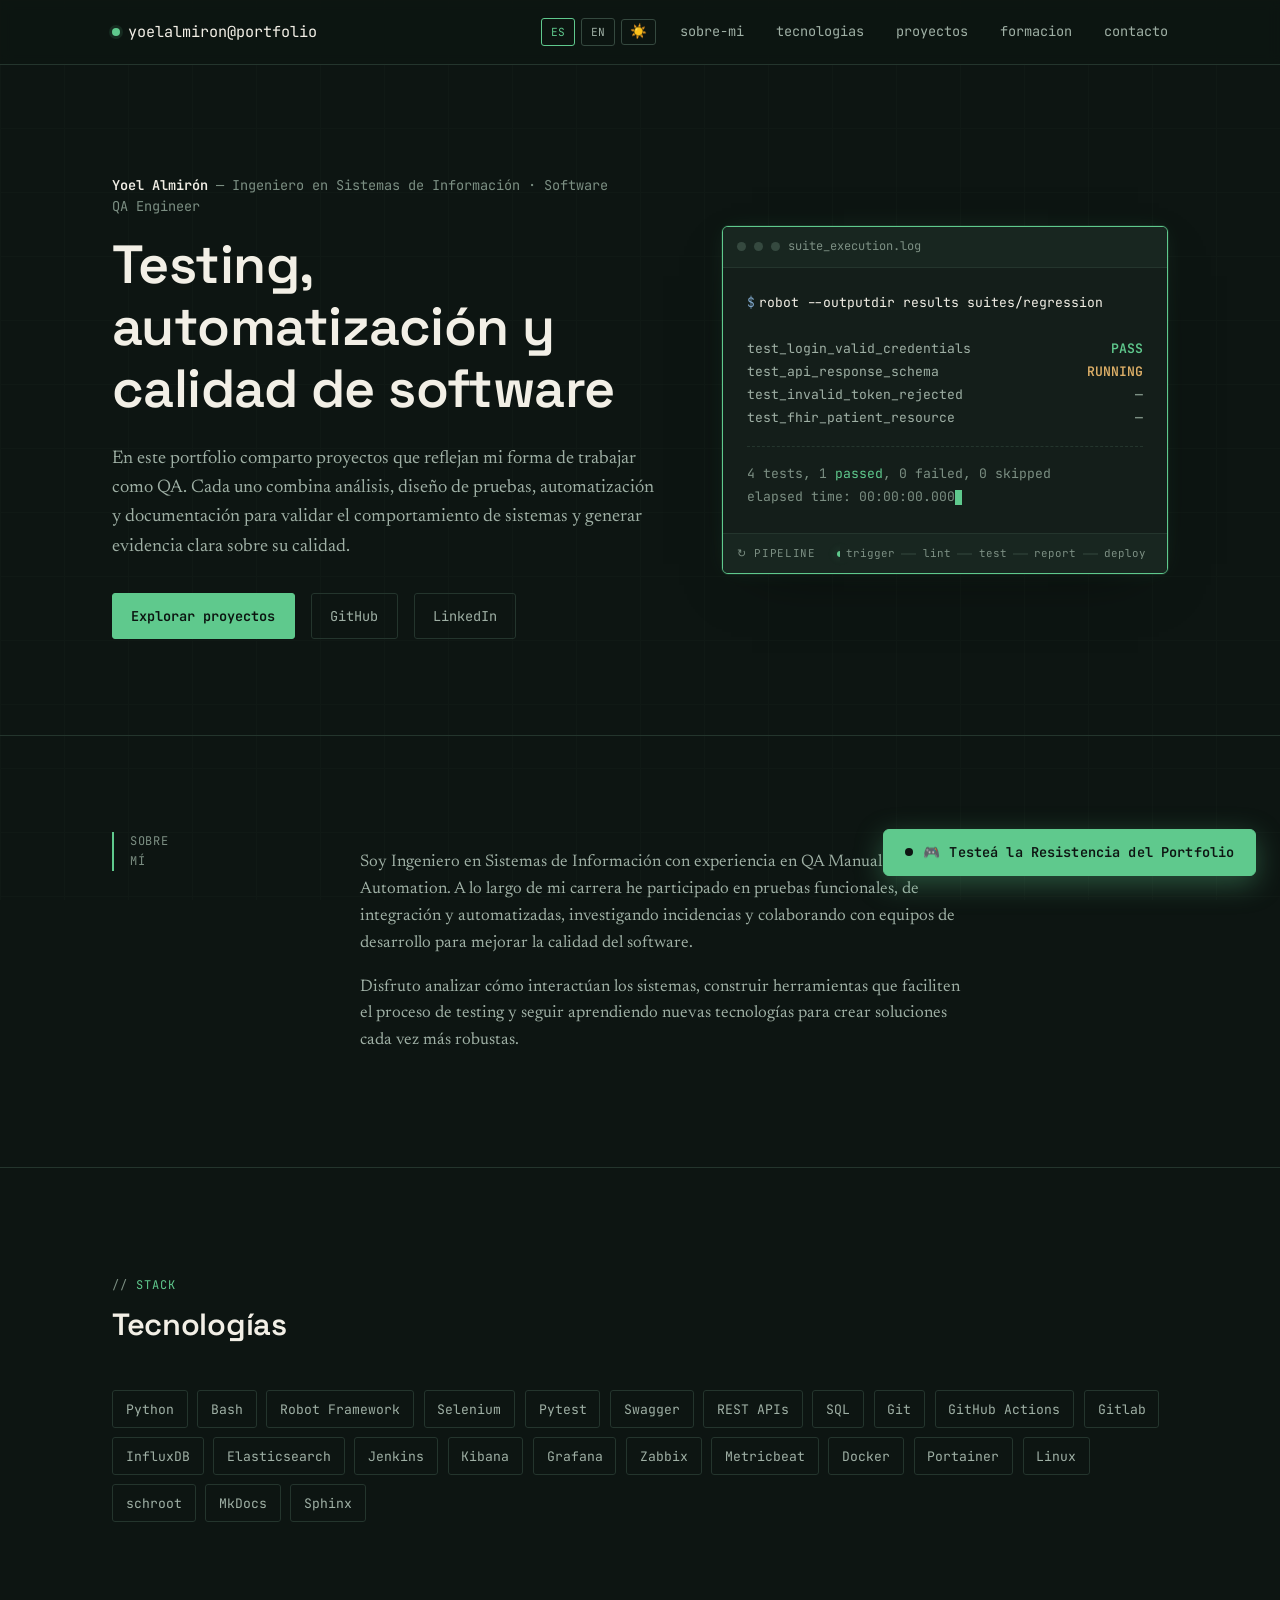
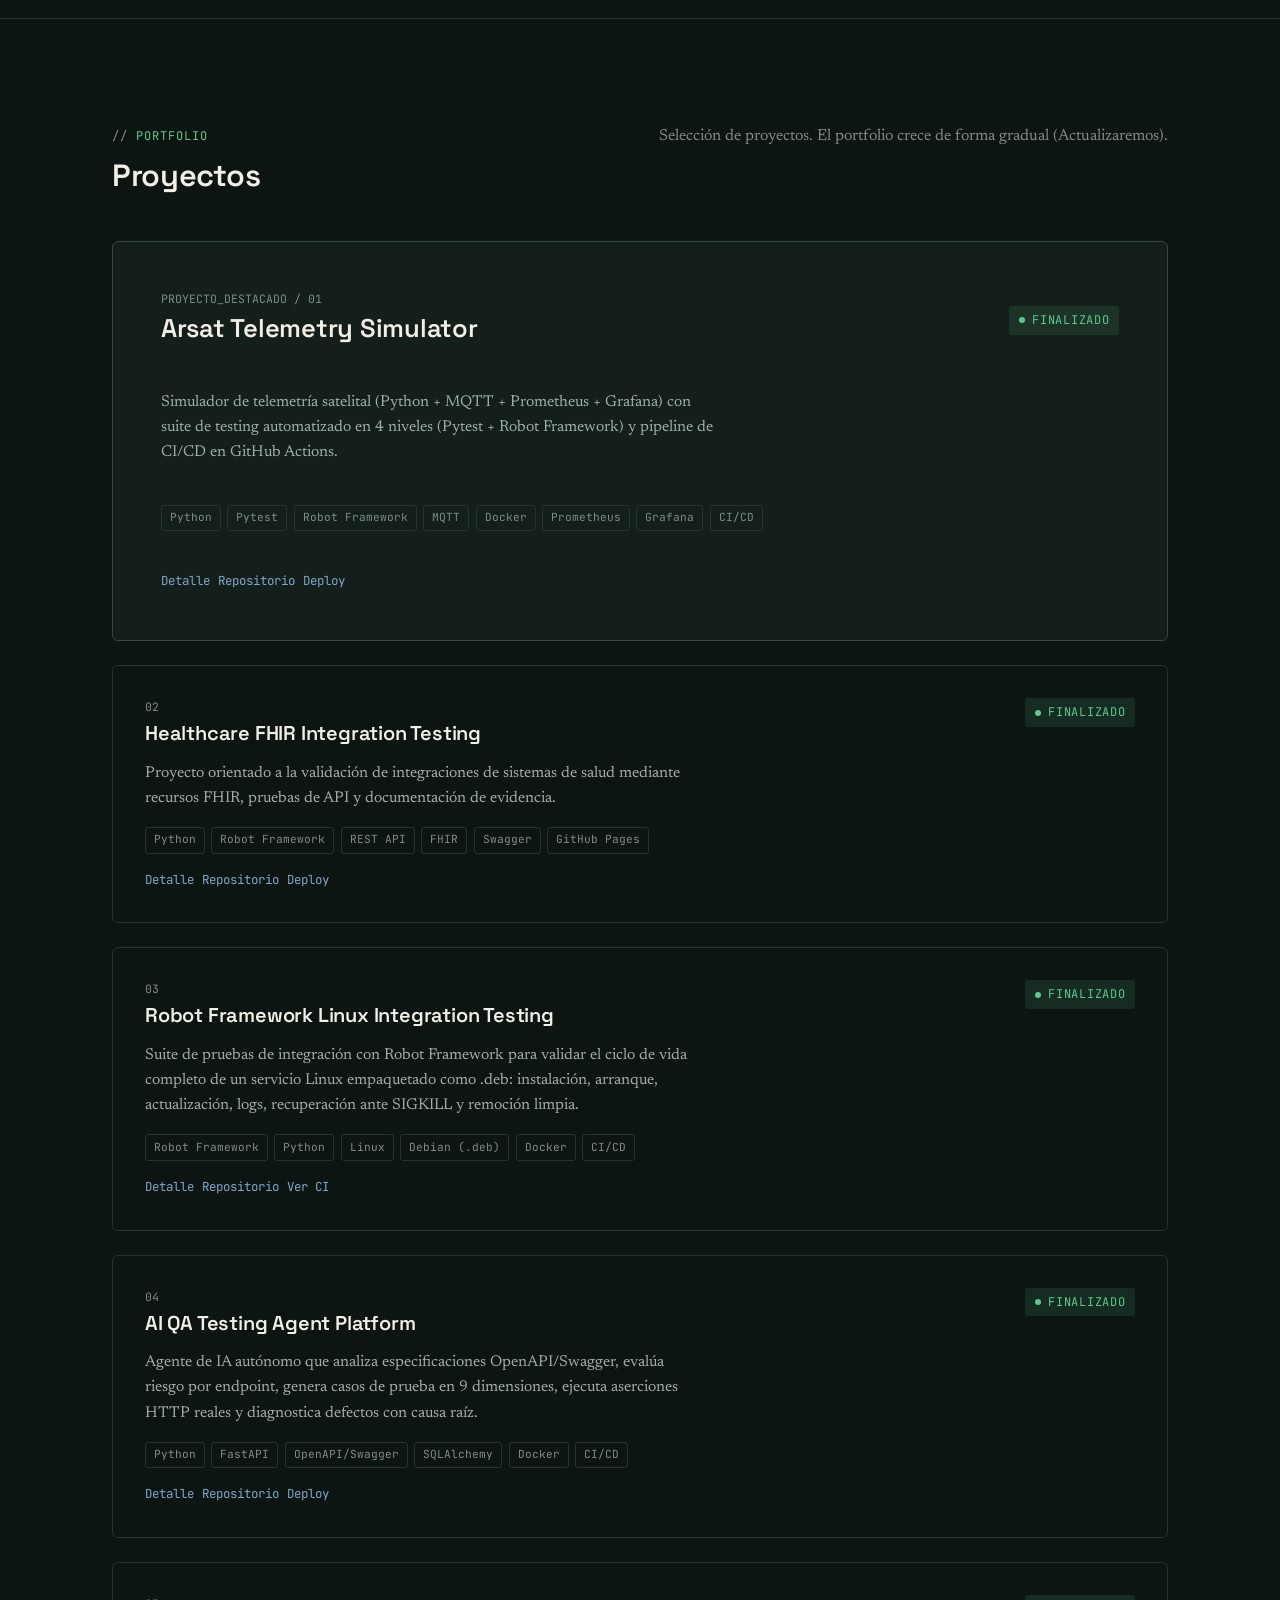
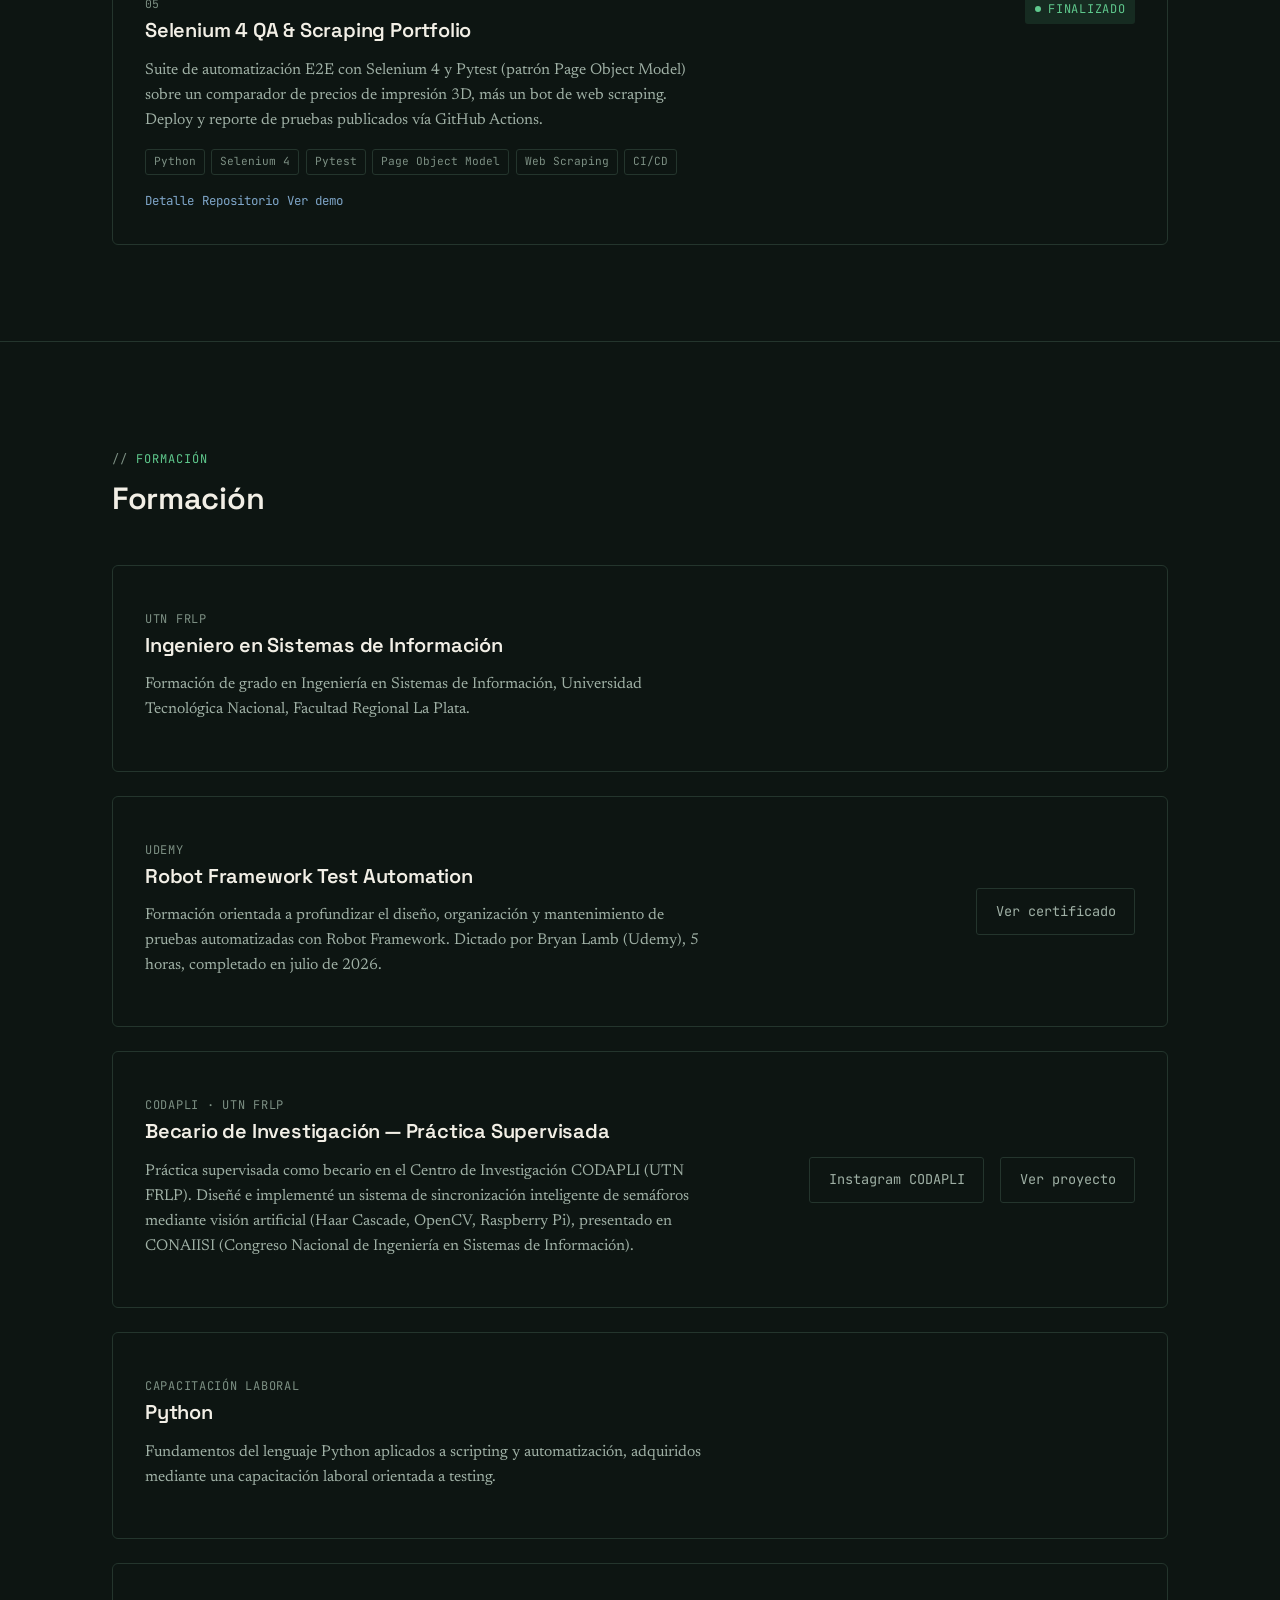
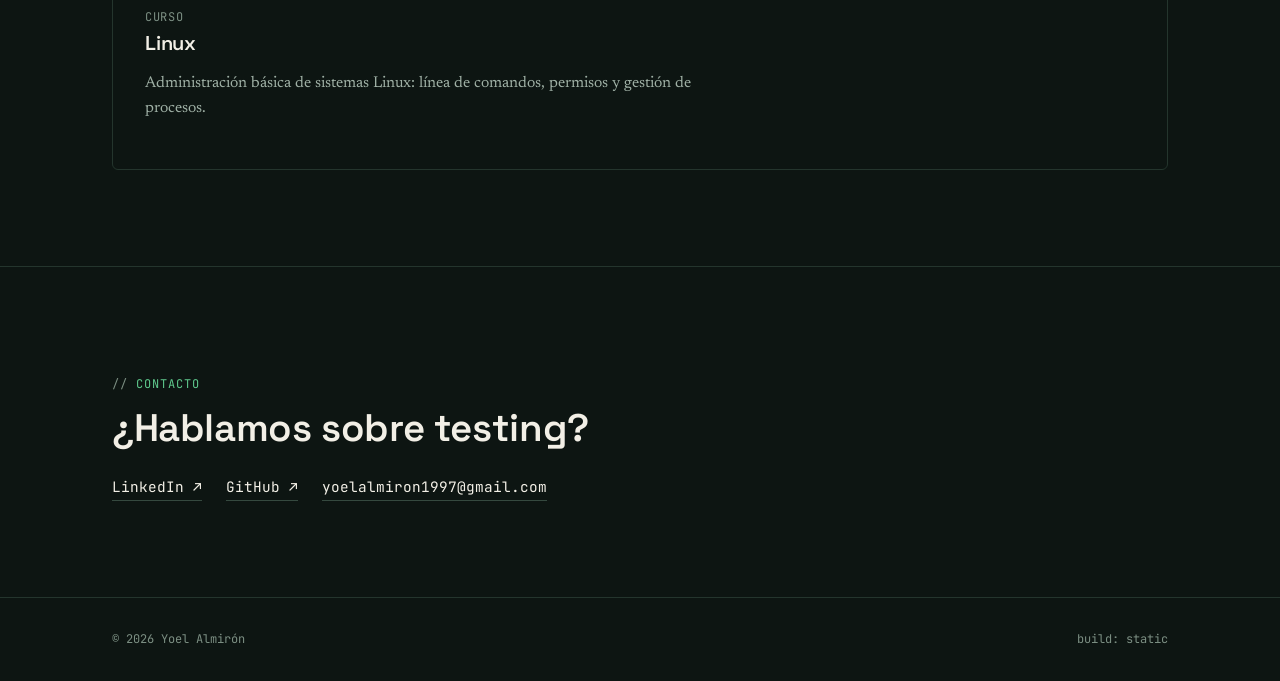
==== commit ac346480: "update-description-and-add-lang-esp-eng" ====
--- a/index.html
+++ b/index.html
@@ -2,10 +2,12 @@
 <html lang="es">
 <head>
   <meta charset="UTF-8" />
-  <meta name="viewport" content="width=device-width, initial-scale=1.0" />
-  <title>Yoel Almirón — Tester de Software</title>
+  <meta name="viewport" content="width=device-width, initial-scale=1.0, viewport-fit=cover" />
+  <title data-i18n="meta.title">Yoel Almirón — Tester de Software</title>
   <meta
+    id="meta-description"
     name="description"
+    data-i18n-attr="content:meta.description"
     content="Portfolio de Yoel Almirón, tester de software e Ingeniero en Sistemas de Información. Testing manual y automatizado, automatización con Robot Framework y Python, validación de APIs."
   />
   <link rel="icon" type="image/svg+xml" href="assets/favicon.svg" />
@@ -19,6 +21,14 @@
 
   <link rel="stylesheet" href="styles.css" />
   <link rel="stylesheet" href="assets/game/qa-game.css" />
+  <script>
+    (function () {
+      try {
+        var t = localStorage.getItem("portfolio_theme");
+        if (t === "light") document.documentElement.setAttribute("data-theme", "light");
+      } catch (e) {}
+    })();
+  </script>
 </head>
 <body>
   <div class="bg-grid" aria-hidden="true"></div>
@@ -29,22 +39,29 @@
         <span class="dot" aria-hidden="true"></span>
         yoelalmiron@portfolio
       </a>
-      <button
-        class="nav-toggle"
-        type="button"
-        data-nav-toggle
-        aria-expanded="false"
-        aria-controls="primary-nav"
-      >
-        menu
-      </button>
-      <ul class="nav-links" id="primary-nav" data-nav-links>
-        <li><a href="#sobre-mi">sobre-mi</a></li>
-        <li><a href="#tecnologias">tecnologias</a></li>
-        <li><a href="#proyectos">proyectos</a></li>
-        <li><a href="#formacion">formacion</a></li>
-        <li><a href="#contacto">contacto</a></li>
-      </ul>
+      <div class="nav-right">
+        <div class="nav-controls">
+          <button class="lang-toggle" type="button" data-lang="es">ES</button>
+          <button class="lang-toggle" type="button" data-lang="en">EN</button>
+          <button class="theme-toggle" type="button" data-theme-toggle aria-label="Cambiar tema">☀️</button>
+        </div>
+        <button
+          class="nav-toggle"
+          type="button"
+          data-nav-toggle
+          aria-expanded="false"
+          aria-controls="primary-nav"
+        >
+          menu
+        </button>
+        <ul class="nav-links" id="primary-nav" data-nav-links>
+          <li><a href="#sobre-mi" data-i18n="nav.about">sobre-mi</a></li>
+          <li><a href="#tecnologias" data-i18n="nav.tech">tecnologias</a></li>
+          <li><a href="#proyectos" data-i18n="nav.projects">proyectos</a></li>
+          <li><a href="#formacion" data-i18n="nav.education">formacion</a></li>
+          <li><a href="#contacto" data-i18n="nav.contact">contacto</a></li>
+        </ul>
+      </div>
     </nav>
   </header>
 
@@ -54,14 +71,14 @@
       <div class="wrap">
         <div>
           <p class="hero-kicker">
-            <strong>Yoel Almirón</strong> — Ingeniero en Sistemas de Información · Software QA Engineer
+            <strong>Yoel Almirón</strong> — <span data-i18n="hero.kicker">Ingeniero en Sistemas de Información · Software QA Engineer</span>
           </p>
-        <h1>Testing, automatización y calidad de software</h1>
-        <p class="lead">
+        <h1 data-i18n="hero.title">Testing, automatización y calidad de software</h1>
+        <p class="lead" data-i18n="hero.lead">
           En este portfolio comparto proyectos que reflejan mi forma de trabajar como QA. Cada uno combina análisis, diseño de pruebas, automatización y documentación para validar el comportamiento de sistemas y generar evidencia clara sobre su calidad.
         </p>
           <div class="btn-row">
-            <a href="#proyectos" class="btn btn-primary">Explorar proyectos</a>
+            <a href="#proyectos" class="btn btn-primary" data-i18n="hero.btnExplore">Explorar proyectos</a>
             <a
               href="https://github.com/yoelalmiron1997"
               class="btn btn-ghost"
@@ -134,15 +151,15 @@
     <section class="section" id="sobre-mi">
       <div class="wrap">
         <div class="about-grid">
-          <div class="label-col reveal">Sobre<br />mí</div>
+          <div class="label-col reveal" data-i18n-html="about.label">Sobre<br />mí</div>
           <div class="reveal">
-            <p>
+            <p data-i18n="about.p1">
               Soy Ingeniero en Sistemas de Información con experiencia en QA Manual y Automation. 
               A lo largo de mi carrera he participado en pruebas funcionales, de integración y automatizadas, 
               investigando incidencias y colaborando con equipos de desarrollo para mejorar la calidad del software. 
 
             </p>
-            <p>
+            <p data-i18n="about.p2">
               Disfruto analizar cómo interactúan los sistemas, construir herramientas que faciliten el proceso de 
               testing y seguir aprendiendo nuevas tecnologías para crear soluciones cada vez más robustas.
             </p>
@@ -156,8 +173,8 @@
       <div class="wrap">
         <div class="section-head reveal">
           <div>
-            <p class="eyebrow">stack</p>
-            <h2>Tecnologías</h2>
+            <p class="eyebrow" data-i18n="tech.eyebrow">stack</p>
+            <h2 data-i18n="tech.title">Tecnologías</h2>
           </div>
         </div>
         <div class="tech-grid reveal">
@@ -175,8 +192,6 @@
           <span class="tech-tag">InfluxDB</span>
           <span class="tech-tag">Elasticsearch</span>
           <span class="tech-tag">Jenkins</span>
-          <span class="tech-tag">InfluxDB</span>
-          <span class="tech-tag">Elasticsearch</span>
           <span class="tech-tag">Kibana</span>
           <span class="tech-tag">Grafana</span>
           <span class="tech-tag">Zabbix</span>
@@ -196,10 +211,10 @@
       <div class="wrap">
         <div class="section-head reveal">
           <div>
-            <p class="eyebrow">portfolio</p>
-            <h2>Proyectos</h2>
-          </div>
-          <p class="section-desc">Selección de proyectos. El portfolio crece de forma gradual (Actualizaremos).</p>
+            <p class="eyebrow" data-i18n="projects.eyebrow">portfolio</p>
+            <h2 data-i18n="projects.title">Proyectos</h2>
+          </div>
+          <p class="section-desc" data-i18n="projects.desc">Selección de proyectos. El portfolio crece de forma gradual (Actualizaremos).</p>
         </div>
         <div class="project-list" data-project-list>
           <!-- Se genera dinámicamente desde data/projects.js -->
@@ -212,16 +227,16 @@
       <div class="wrap">
         <div class="section-head reveal">
           <div>
-            <p class="eyebrow">formación</p>
-            <h2>Formación</h2>
+            <p class="eyebrow" data-i18n="edu.eyebrow">formación</p>
+            <h2 data-i18n="edu.title">Formación</h2>
           </div>
         </div>
         <div class="edu-list">
           <div class="edu-block edu-block-single reveal">
             <div>
               <p class="edu-source">UTN FRLP</p>
-              <h3>Ingeniero en Sistemas de Información</h3>
-              <p class="project-desc">
+              <h3 data-i18n="edu.utn.title">Ingeniero en Sistemas de Información</h3>
+              <p class="project-desc" data-i18n="edu.utn.desc">
                 Formación de grado en Ingeniería en Sistemas de Información, Universidad
                 Tecnológica Nacional, Facultad Regional La Plata.
               </p>
@@ -232,7 +247,7 @@
             <div>
               <p class="edu-source">Udemy</p>
               <h3>Robot Framework Test Automation</h3>
-              <p class="project-desc">
+              <p class="project-desc" data-i18n="edu.udemy.desc">
                 Formación orientada a profundizar el diseño, organización y mantenimiento de
                 pruebas automatizadas con Robot Framework. Dictado por Bryan Lamb (Udemy), 5
                 horas, completado en julio de 2026.
@@ -243,6 +258,7 @@
               class="btn btn-ghost"
               target="_blank"
               rel="noopener noreferrer"
+              data-i18n="edu.udemy.cert"
               >Ver certificado</a
             >
           </div>
@@ -250,8 +266,8 @@
           <div class="edu-block reveal">
             <div>
               <p class="edu-source">CODAPLI · UTN FRLP</p>
-              <h3>Becario de Investigación — Práctica Supervisada</h3>
-              <p class="project-desc">
+              <h3 data-i18n="edu.codapli.title">Becario de Investigación — Práctica Supervisada</h3>
+              <p class="project-desc" data-i18n="edu.codapli.desc">
                 Práctica supervisada como becario en el Centro de Investigación CODAPLI (UTN
                 FRLP). Diseñé e implementé un sistema de sincronización inteligente de
                 semáforos mediante visión artificial (Haar Cascade, OpenCV, Raspberry Pi),
@@ -272,6 +288,7 @@
                 class="btn btn-ghost"
                 target="_blank"
                 rel="noopener noreferrer"
+                data-i18n="edu.codapli.project"
                 >Ver proyecto</a
               >
             </div>
@@ -279,9 +296,9 @@
 
           <div class="edu-block edu-block-single reveal">
             <div>
-              <p class="edu-source">Capacitación laboral</p>
+              <p class="edu-source" data-i18n="edu.python.source">Capacitación laboral</p>
               <h3>Python</h3>
-              <p class="project-desc">
+              <p class="project-desc" data-i18n="edu.python.desc">
                 Fundamentos del lenguaje Python aplicados a scripting y automatización,
                 adquiridos mediante una capacitación laboral orientada a testing.
               </p>
@@ -290,9 +307,9 @@
 
           <div class="edu-block edu-block-single reveal">
             <div>
-              <p class="edu-source">Curso</p>
+              <p class="edu-source" data-i18n="edu.linux.source">Curso</p>
               <h3>Linux</h3>
-              <p class="project-desc">
+              <p class="project-desc" data-i18n="edu.linux.desc">
                 Administración básica de sistemas Linux: línea de comandos, permisos y gestión
                 de procesos.
               </p>
@@ -305,8 +322,8 @@
     <!-- ============ CONTACTO ============ -->
     <section class="section contact" id="contacto">
       <div class="wrap reveal">
-        <p class="eyebrow">contacto</p>
-        <h2>¿Hablamos sobre testing?</h2>
+        <p class="eyebrow" data-i18n="contact.eyebrow">contacto</p>
+        <h2 data-i18n="contact.title">¿Hablamos sobre testing?</h2>
         <div class="contact-links">
           <a
             href="https://www.linkedin.com/in/yoel-almiron/"
@@ -326,12 +343,15 @@
   <footer class="site-footer">
     <div class="wrap">
       <span>© <span data-year>2026</span> Yoel Almirón</span>
-      <span>build: static </span>
+      <span data-i18n="footer.build">build: static </span>
     </div>
   </footer>
 
+  <script src="assets/theme.js"></script>
+  <script src="assets/i18n/dictionary.js"></script>
   <script src="data/projects.js"></script>
   <script src="script.js"></script>
+  <script src="assets/i18n/i18n.js"></script>
   <script src="assets/game/qa-game.js"></script>
 </body>
 </html>
--- a/styles.css
+++ b/styles.css
@@ -17,10 +17,13 @@
 
   --accent-pass: #5fc98d;
   --accent-pass-dim: rgba(95, 201, 141, 0.12);
+  --accent-pass-hover: #70d69a;
   --accent-warn: #dcae67;
   --accent-warn-dim: rgba(220, 174, 103, 0.12);
   --accent-info: #7fa6c9;
   --accent-info-dim: rgba(127, 166, 201, 0.12);
+
+  --nav-bg: rgba(13, 21, 18, 0.86);
 
   /* Type */
   --font-display: "Space Grotesk", "Segoe UI", sans-serif;
@@ -43,6 +46,33 @@
   --content-max: 1120px;
 
   --ease: cubic-bezier(0.2, 0.7, 0.2, 1);
+}
+
+/* ---------- Tema claro ---------- */
+:root[data-theme="light"] {
+  --bg: #f4f6f4;
+  --bg-alt: #eceef0;
+  --surface: #ffffff;
+  --surface-raised: #ffffff;
+  --border: #d7ddd8;
+  --border-strong: #b9c1ba;
+  --text-primary: #14201a;
+  --text-secondary: #3f4c45;
+  --text-muted: #647069;
+
+  --accent-pass: #1f8a53;
+  --accent-pass-dim: rgba(31, 138, 83, 0.12);
+  --accent-pass-hover: #17703f;
+  --accent-warn: #9a670f;
+  --accent-warn-dim: rgba(154, 103, 15, 0.12);
+  --accent-info: #2c6690;
+  --accent-info-dim: rgba(44, 102, 144, 0.12);
+
+  --nav-bg: rgba(255, 255, 255, 0.86);
+}
+
+:root[data-theme="light"] .btn-primary {
+  color: #f4f6f4;
 }
 
 /* ---------- Reset ---------- */
@@ -188,7 +218,7 @@
   position: sticky;
   top: 0;
   z-index: 20;
-  background: rgba(13, 21, 18, 0.86);
+  background: var(--nav-bg);
   backdrop-filter: blur(6px);
   border-bottom: 1px solid var(--border);
 }
@@ -252,6 +282,48 @@
 
 .nav-back:hover {
   color: var(--accent-pass);
+}
+
+.nav-controls {
+  display: flex;
+  align-items: center;
+  gap: 0.4rem;
+}
+
+.nav-right {
+  display: flex;
+  align-items: center;
+  gap: var(--sp-3);
+}
+
+.lang-toggle,
+.theme-toggle {
+  background: transparent;
+  border: 1px solid var(--border-strong);
+  color: var(--text-secondary);
+  font-family: var(--font-mono);
+  font-size: 0.7rem;
+  padding: 0.35rem 0.55rem;
+  border-radius: var(--radius-sm);
+  cursor: pointer;
+  transition: color 0.15s var(--ease), border-color 0.15s var(--ease);
+}
+
+.lang-toggle:hover,
+.theme-toggle:hover {
+  color: var(--accent-pass);
+  border-color: var(--accent-pass);
+}
+
+.lang-toggle.is-active {
+  color: var(--accent-pass);
+  border-color: var(--accent-pass);
+}
+
+.theme-toggle {
+  font-size: 0.85rem;
+  line-height: 1;
+  padding: 0.3rem 0.5rem;
 }
 
 .nav-toggle {
@@ -296,8 +368,8 @@
 }
 
 .btn-primary:hover {
-  background: #70d69a;
-  border-color: #70d69a;
+  background: var(--accent-pass-hover);
+  border-color: var(--accent-pass-hover);
 }
 
 .btn-ghost {
@@ -994,6 +1066,24 @@
     display: inline-block;
   }
 
+  .brand {
+    font-size: 0.78rem;
+  }
+
+  .nav-right {
+    gap: 0.5rem;
+  }
+
+  .nav-controls {
+    gap: 0.25rem;
+  }
+
+  .lang-toggle,
+  .theme-toggle {
+    padding: 0.3rem 0.4rem;
+    font-size: 0.65rem;
+  }
+
   .project-card {
     grid-template-columns: 1fr;
   }
@@ -1036,4 +1126,13 @@
   .pipeline-label {
     display: none;
   }
-}
+
+  .terminal-body {
+    font-size: 0.7rem;
+    padding: var(--sp-2);
+  }
+
+  .terminal-line {
+    gap: 0.4rem;
+  }
+}
--- a/assets/game/qa-game.css
+++ b/assets/game/qa-game.css
@@ -80,8 +80,7 @@
   transform: translateX(-50%);
   z-index: 960;
   width: min(720px, calc(100% - 2rem));
-  background: rgba(15, 26, 22, 0.88);
-  backdrop-filter: blur(6px);
+  background: var(--surface-raised);
   border: 1px solid var(--border-strong);
   border-radius: var(--radius-md);
   padding: var(--sp-2) var(--sp-3);
@@ -89,6 +88,7 @@
   color: var(--text-primary);
   display: grid;
   gap: 0.6rem;
+  box-shadow: 0 12px 32px rgba(0, 0, 0, 0.55);
 }
 
 .qa-hud-system-row {
@@ -365,6 +365,102 @@
   display: flex;
   gap: 0.6rem;
   justify-content: center;
+}
+
+/* ---------- Controles táctiles (mobile) ---------- */
+.qa-mobile-controls {
+  display: none;
+  position: fixed;
+  left: 0;
+  right: 0;
+  bottom: 0;
+  z-index: 965;
+  padding: 1rem;
+  padding-bottom: max(1rem, env(safe-area-inset-bottom));
+  justify-content: space-between;
+  align-items: flex-end;
+  pointer-events: none;
+}
+
+.qa-mobile-controls.active {
+  display: flex;
+}
+
+.qa-dpad {
+  display: grid;
+  grid-template-columns: repeat(3, 52px);
+  grid-template-rows: repeat(2, 52px);
+  gap: 0.4rem;
+  pointer-events: auto;
+}
+
+.qa-dpad-btn {
+  display: flex;
+  align-items: center;
+  justify-content: center;
+  background: rgba(24, 38, 32, 0.85);
+  border: 1px solid var(--border-strong);
+  border-radius: var(--radius-md);
+  color: var(--text-primary);
+  font-size: 1.3rem;
+  user-select: none;
+  -webkit-user-select: none;
+  touch-action: none;
+}
+
+.qa-dpad-btn:active,
+.qa-dpad-btn.is-pressed {
+  background: var(--accent-pass-dim);
+  border-color: var(--accent-pass);
+  color: var(--accent-pass);
+}
+
+.qa-dpad-rotate-left { grid-column: 1; grid-row: 2; }
+.qa-dpad-thrust { grid-column: 2; grid-row: 1; }
+.qa-dpad-rotate-right { grid-column: 3; grid-row: 2; }
+.qa-dpad-brake { grid-column: 2; grid-row: 2; }
+
+.qa-mobile-actions {
+  display: flex;
+  flex-direction: column;
+  gap: 0.6rem;
+  pointer-events: auto;
+}
+
+.qa-action-btn {
+  width: 64px;
+  height: 64px;
+  border-radius: 50%;
+  display: flex;
+  align-items: center;
+  justify-content: center;
+  font-size: 1.5rem;
+  border: 1px solid var(--border-strong);
+  background: rgba(24, 38, 32, 0.85);
+  color: var(--text-primary);
+  user-select: none;
+  -webkit-user-select: none;
+  touch-action: none;
+}
+
+.qa-action-btn.shoot:active,
+.qa-action-btn.shoot.is-pressed {
+  background: var(--accent-warn-dim);
+  border-color: var(--accent-warn);
+  color: var(--accent-warn);
+}
+
+.qa-action-btn.cicd:active,
+.qa-action-btn.cicd.is-pressed {
+  background: var(--accent-info-dim);
+  border-color: var(--accent-info);
+  color: var(--accent-info);
+}
+
+@media (hover: hover) and (pointer: fine) {
+  .qa-mobile-controls {
+    display: none !important;
+  }
 }
 
 /* ---------- Reduced motion ---------- */
@@ -383,10 +479,47 @@
   .qa-game-launcher span.label {
     display: none;
   }
+  .qa-game-launcher {
+    padding: 0.85rem;
+    gap: 0.4rem;
+  }
+  .qa-game-launcher .icon {
+    font-size: 1.3rem;
+    line-height: 1;
+  }
   .qa-hud {
     top: 0.5rem;
+    width: calc(100% - 1rem);
+    padding: 0.6rem 0.75rem;
+    gap: 0.4rem;
   }
   .qa-hud-label {
     min-width: 90px;
   }
-}
+  .qa-hud-row {
+    font-size: 0.68rem;
+  }
+  .qa-hud-row[style*="font-size"] {
+    font-size: 0.62rem !important;
+    row-gap: 0.2rem;
+  }
+  .qa-hud-controls {
+    font-size: 0.6rem;
+  }
+  .qa-hud-controls kbd {
+    display: none;
+  }
+  .qa-hud-actions {
+    flex-wrap: wrap;
+  }
+  .qa-hud-btn {
+    font-size: 0.62rem;
+    padding: 0.3rem 0.5rem;
+  }
+}
+
+@media (max-width: 420px) {
+  .qa-hud-row[style*="font-size"] span {
+    display: block;
+  }
+}
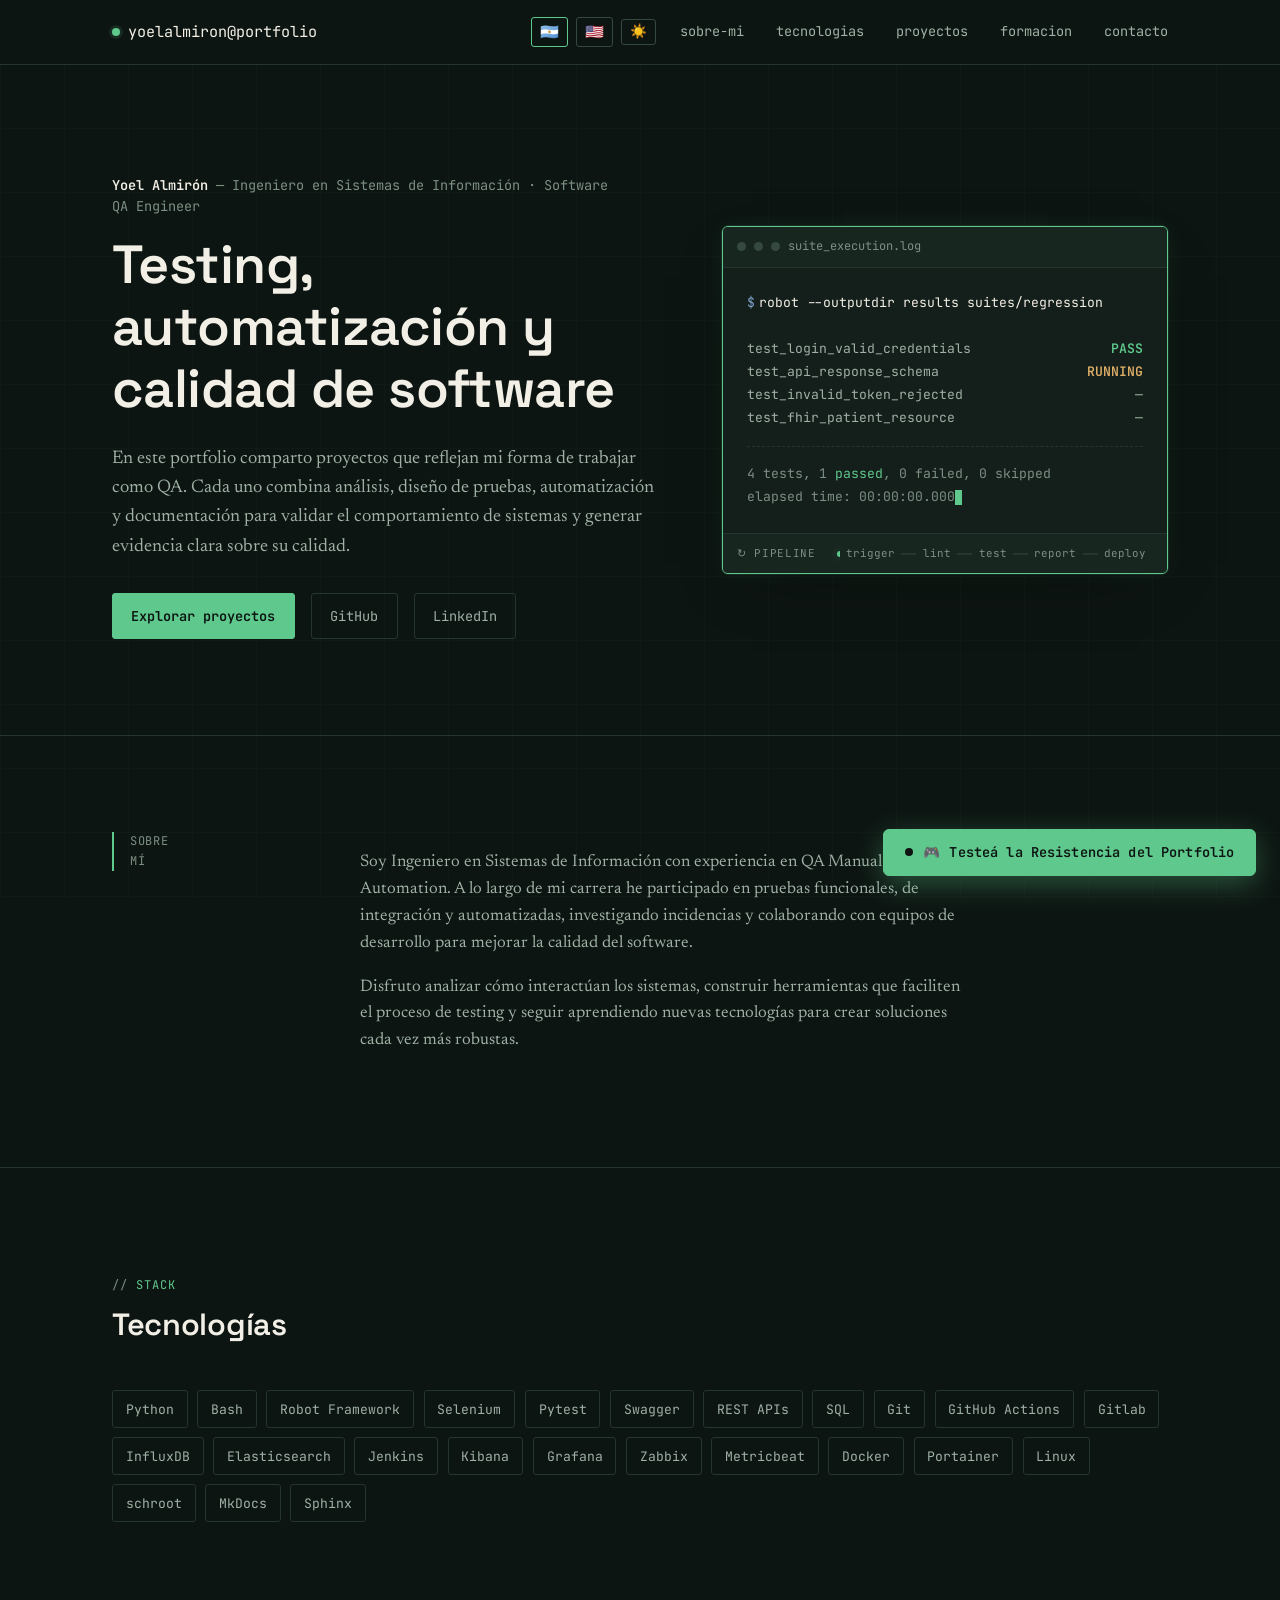
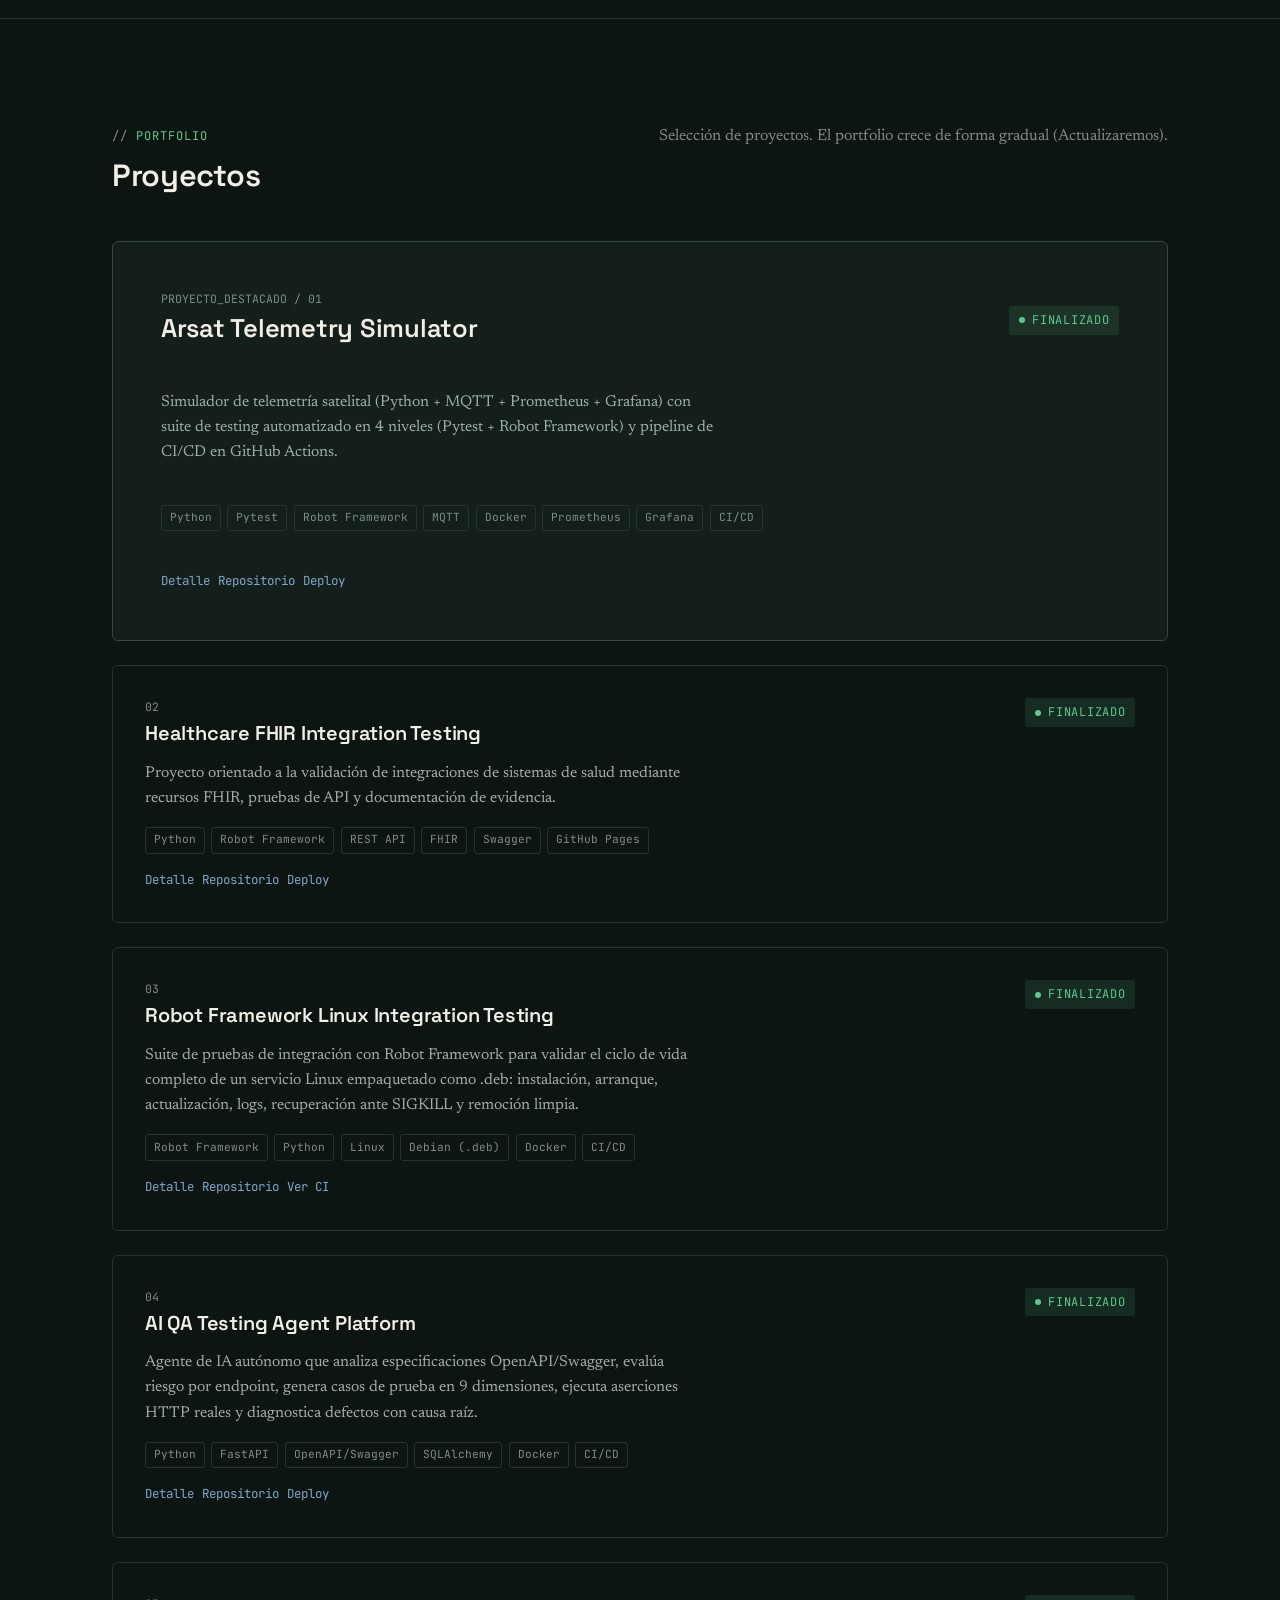
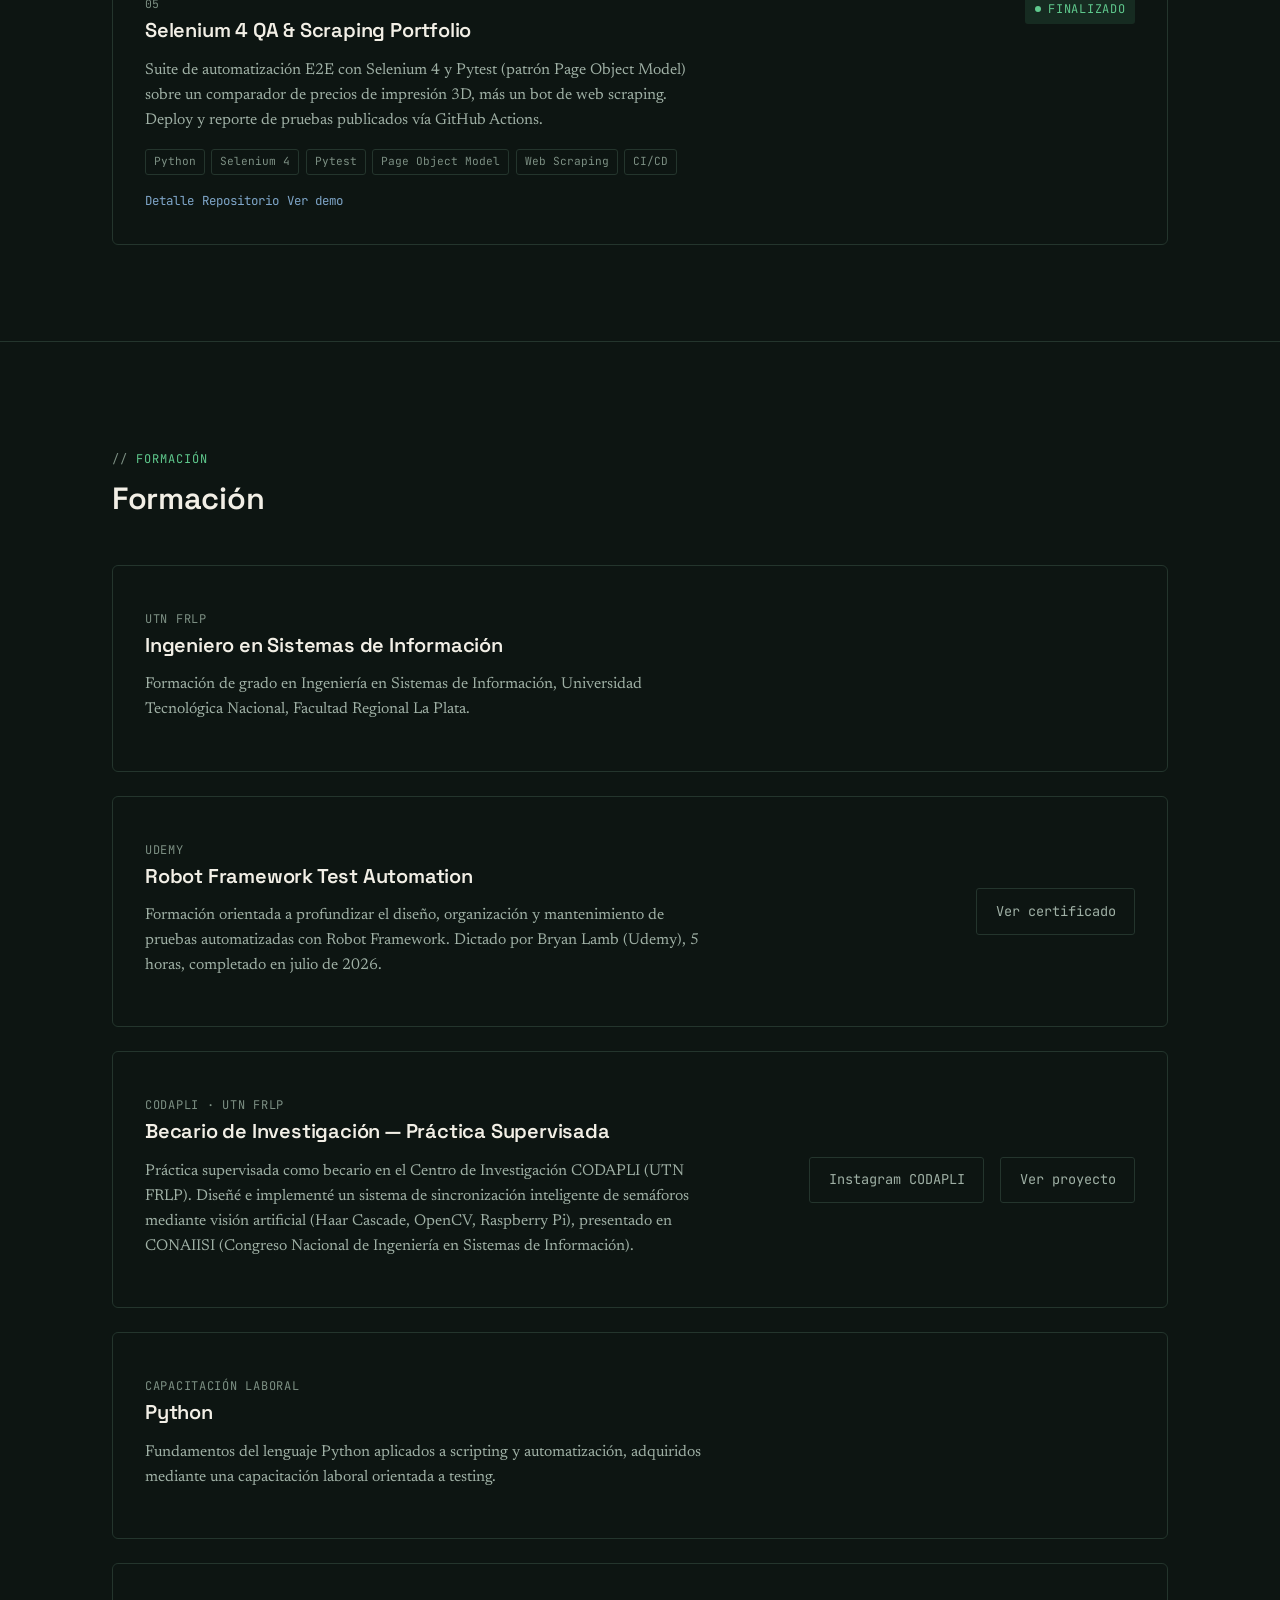
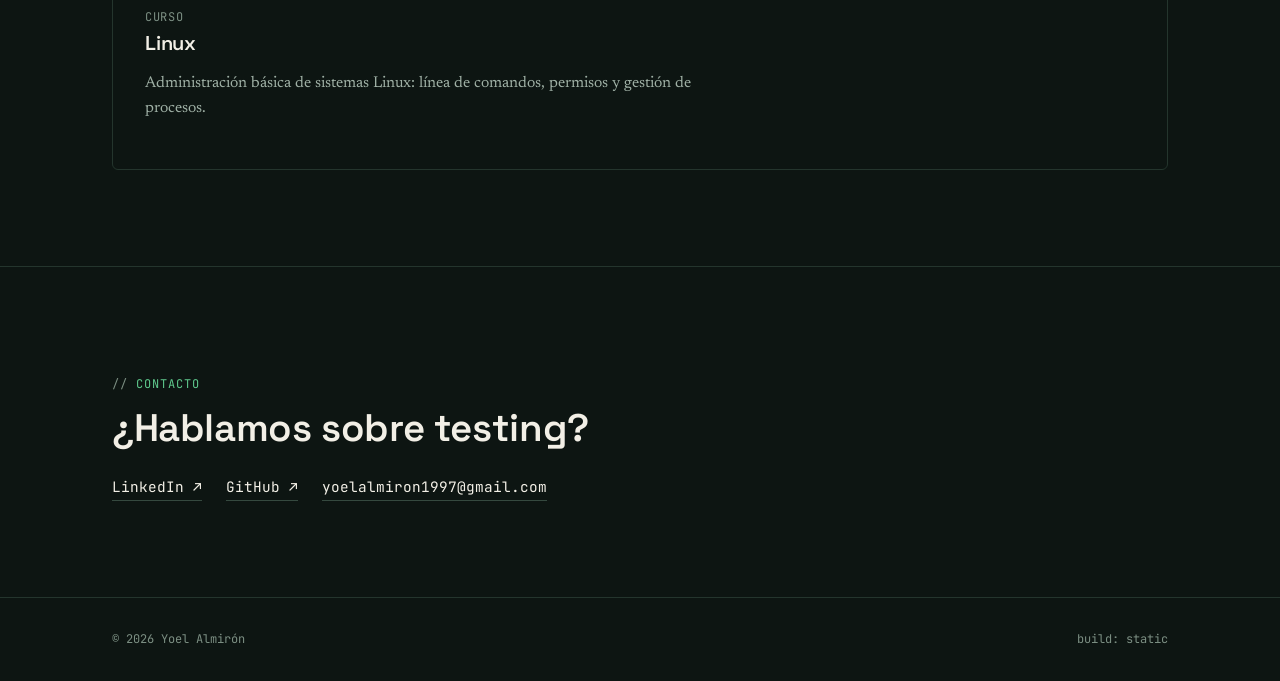
==== commit c6bc3137: "bugfix-to-change-language" ====
--- a/index.html
+++ b/index.html
@@ -41,8 +41,8 @@
       </a>
       <div class="nav-right">
         <div class="nav-controls">
-          <button class="lang-toggle" type="button" data-lang="es">ES</button>
-          <button class="lang-toggle" type="button" data-lang="en">EN</button>
+          <button class="lang-toggle" type="button" data-lang="es" aria-label="Español">🇦🇷</button>
+          <button class="lang-toggle" type="button" data-lang="en" aria-label="English">🇺🇸</button>
           <button class="theme-toggle" type="button" data-theme-toggle aria-label="Cambiar tema">☀️</button>
         </div>
         <button
--- a/styles.css
+++ b/styles.css
@@ -287,7 +287,7 @@
 .nav-controls {
   display: flex;
   align-items: center;
-  gap: 0.4rem;
+  gap: 0.5rem;
 }
 
 .nav-right {
@@ -302,8 +302,9 @@
   border: 1px solid var(--border-strong);
   color: var(--text-secondary);
   font-family: var(--font-mono);
-  font-size: 0.7rem;
-  padding: 0.35rem 0.55rem;
+  font-size: 0.95rem;
+  line-height: 1;
+  padding: 0.4rem 0.5rem;
   border-radius: var(--radius-sm);
   cursor: pointer;
   transition: color 0.15s var(--ease), border-color 0.15s var(--ease);
@@ -1071,17 +1072,17 @@
   }
 
   .nav-right {
-    gap: 0.5rem;
+    gap: 0.4rem;
   }
 
   .nav-controls {
-    gap: 0.25rem;
+    gap: 0.4rem;
   }
 
   .lang-toggle,
   .theme-toggle {
-    padding: 0.3rem 0.4rem;
-    font-size: 0.65rem;
+    padding: 0.35rem 0.45rem;
+    font-size: 0.85rem;
   }
 
   .project-card {
